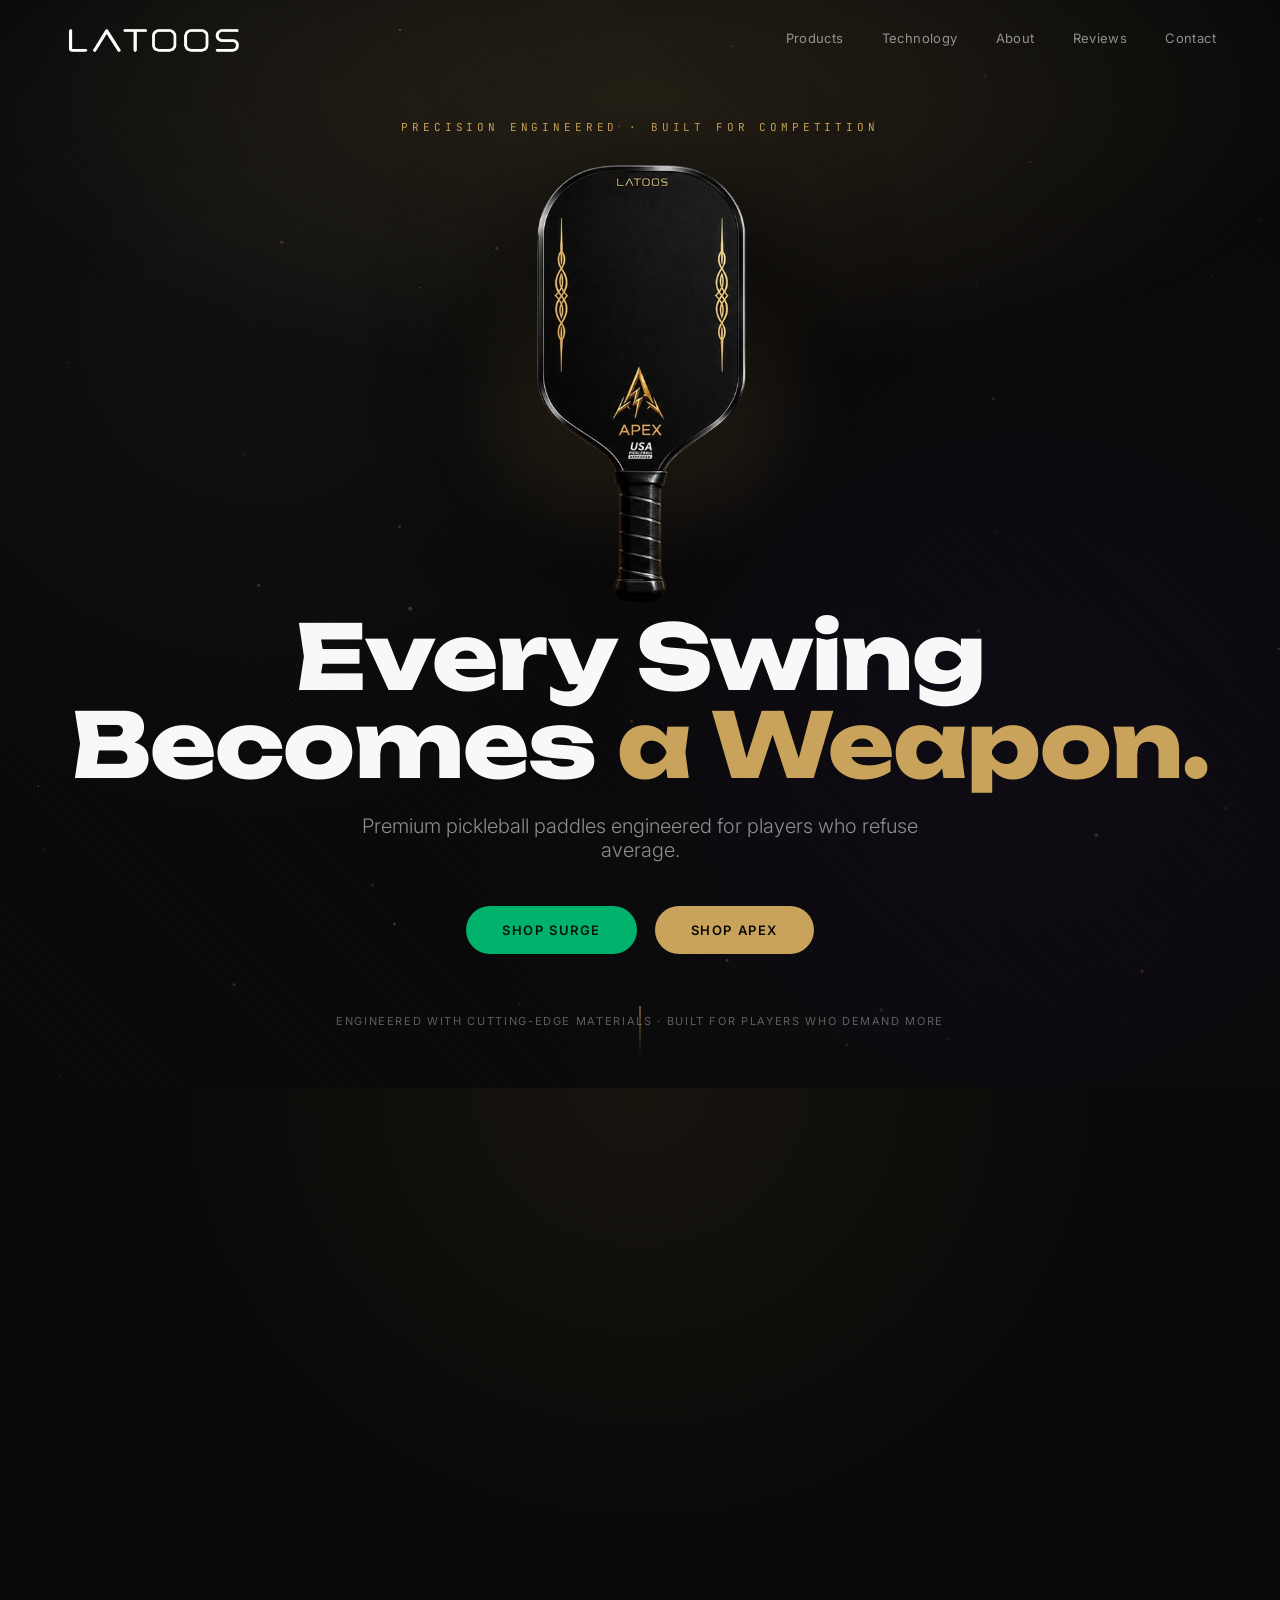
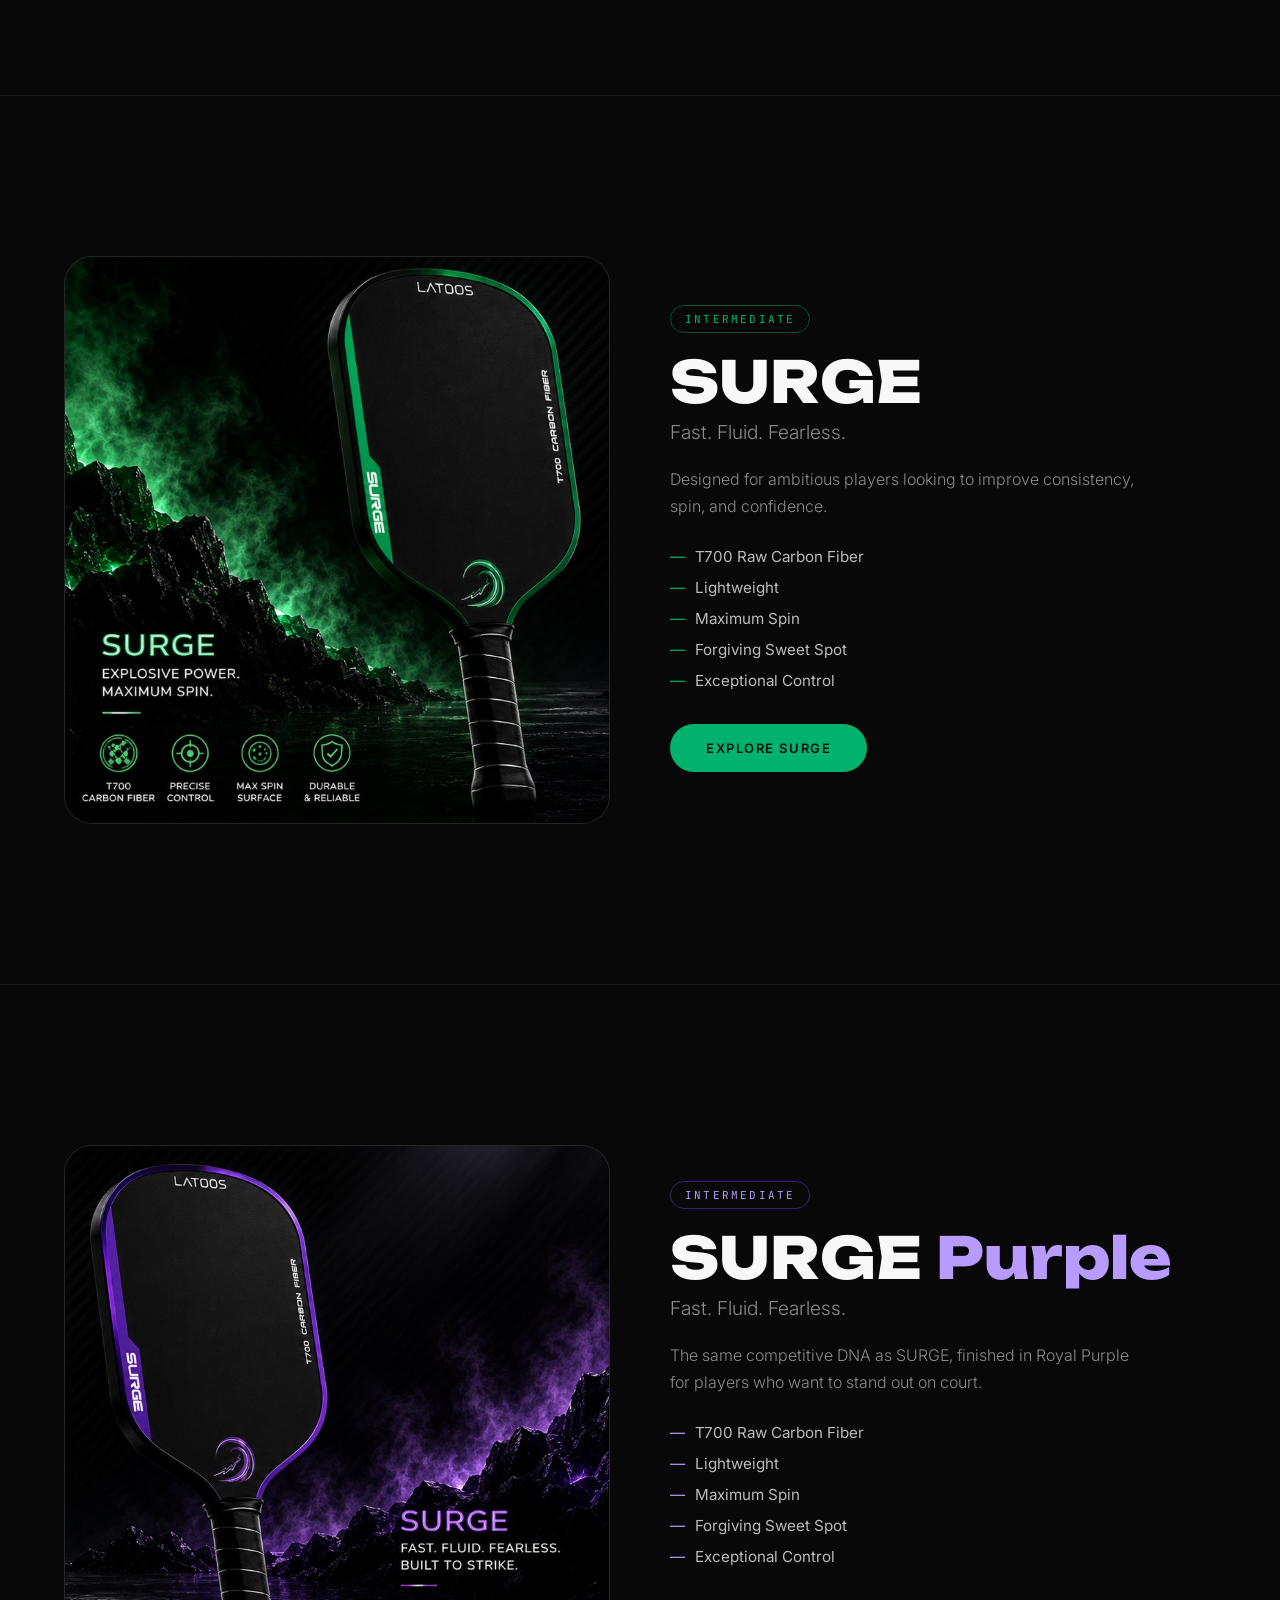
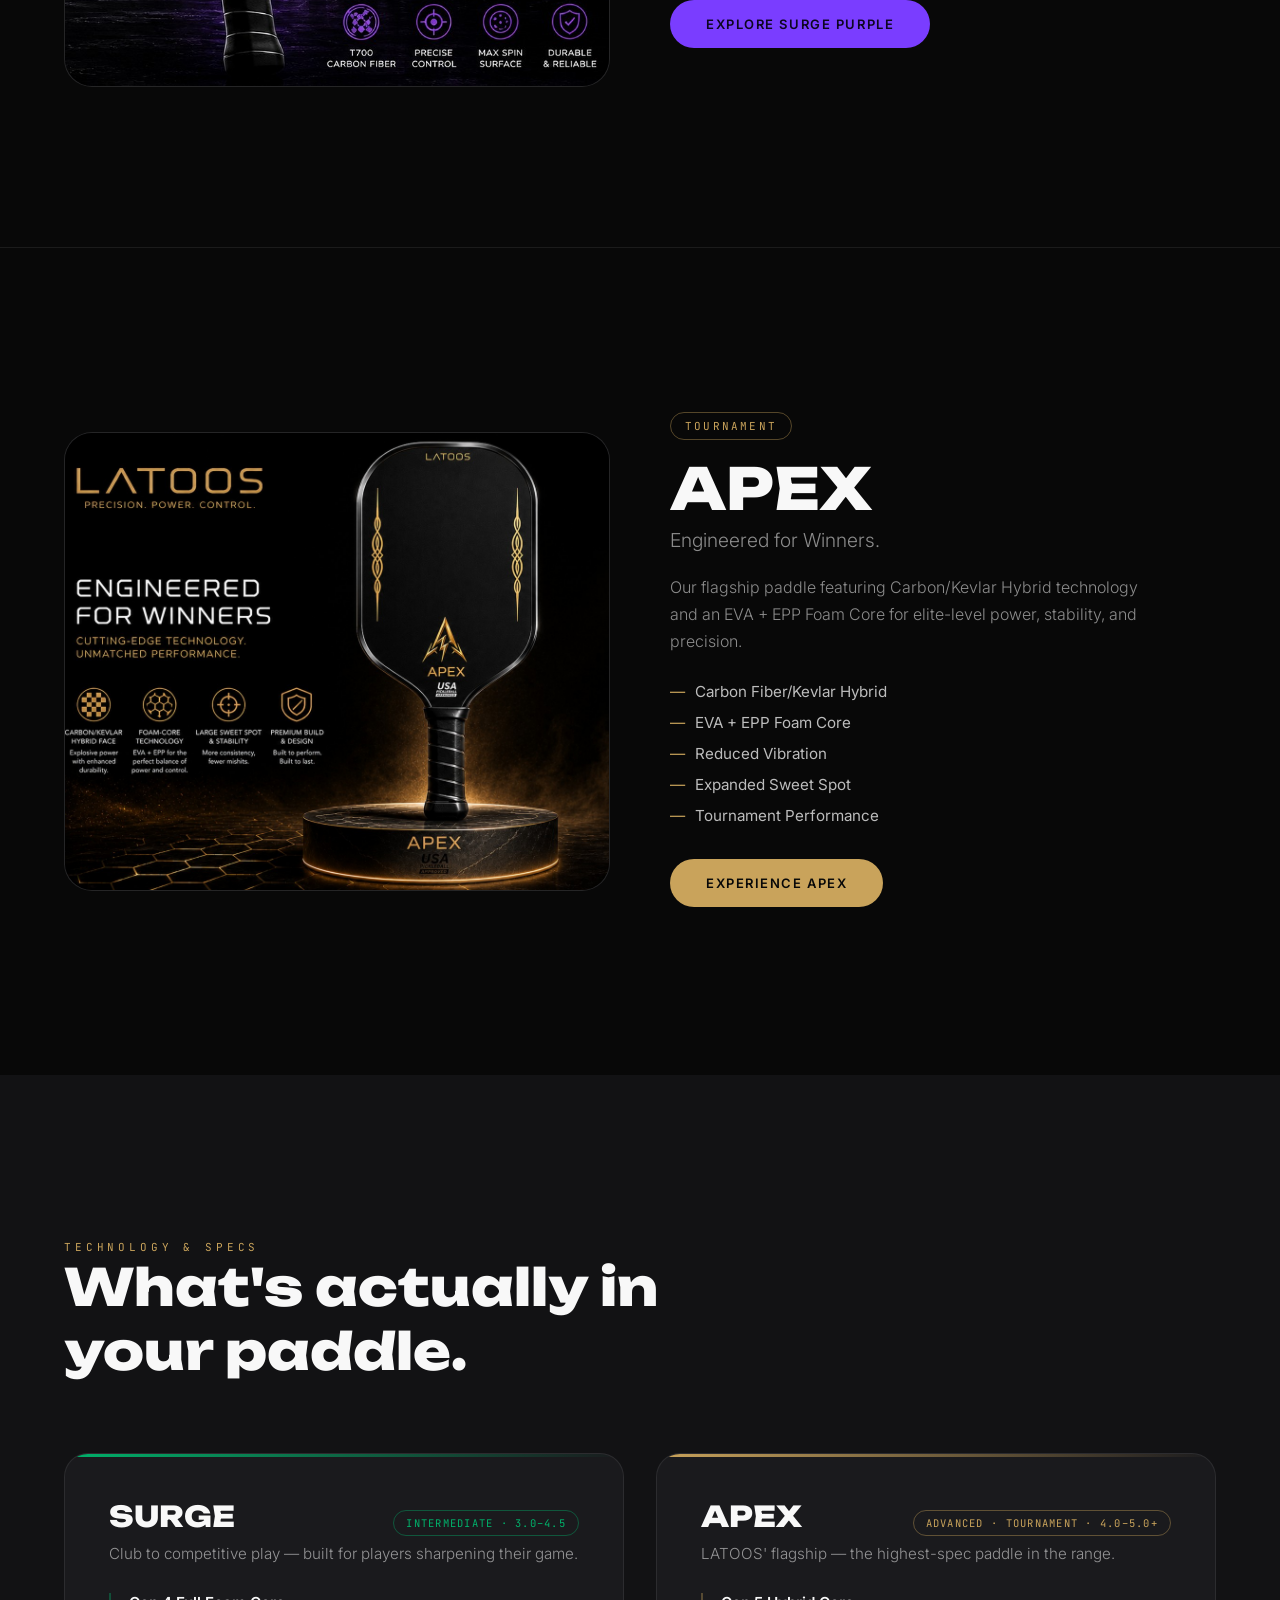
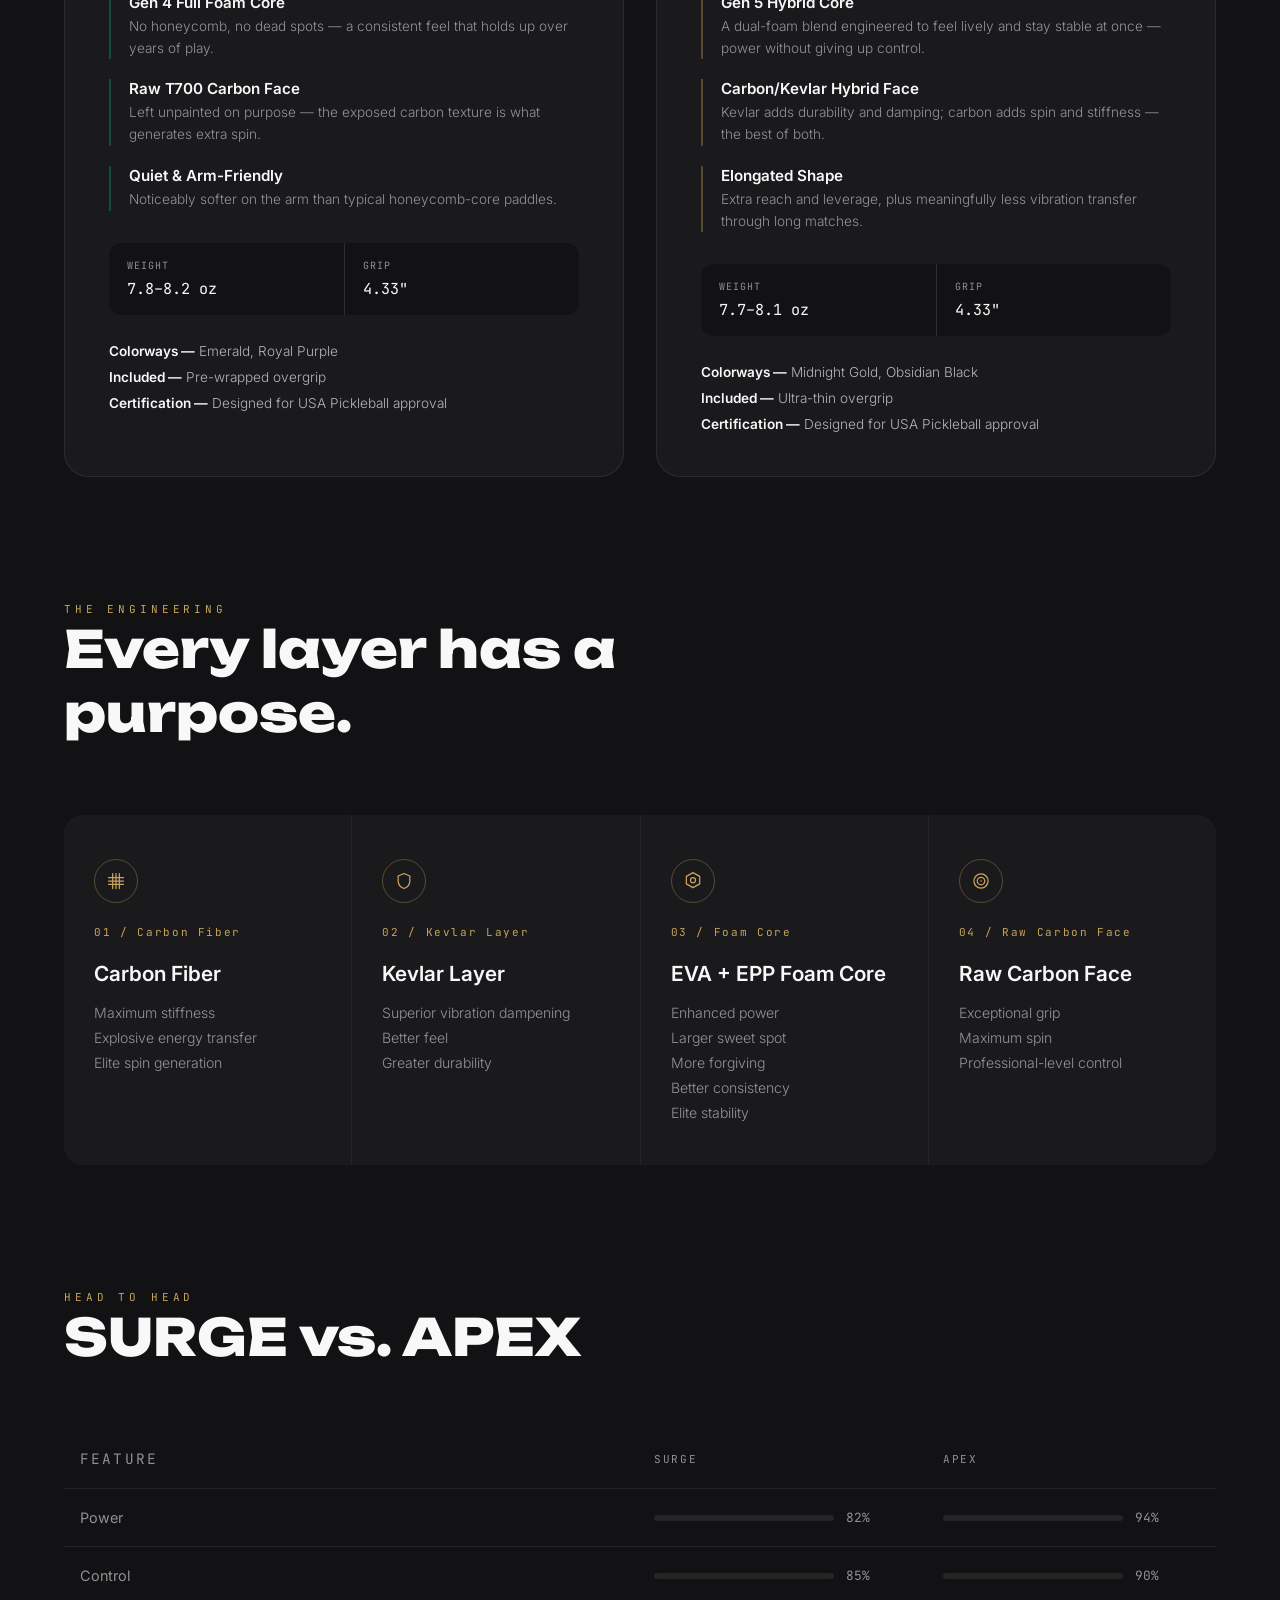
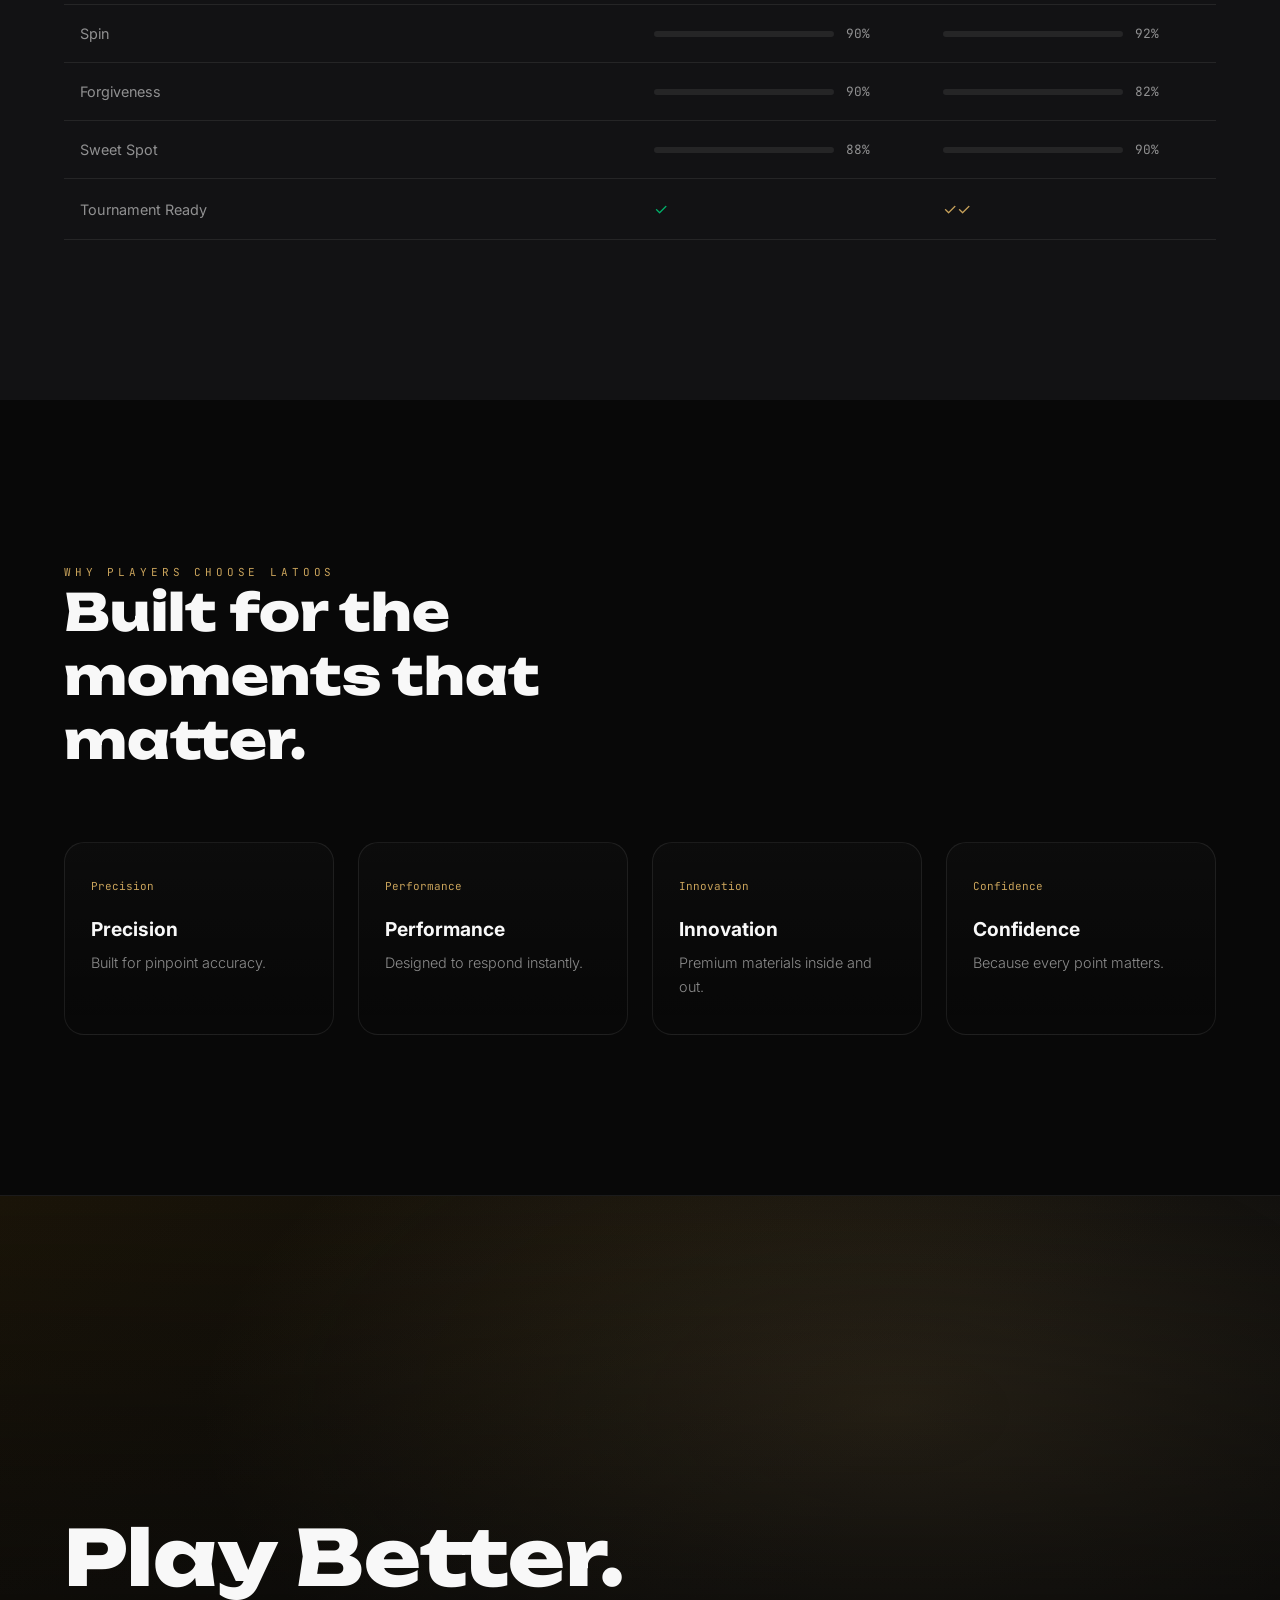
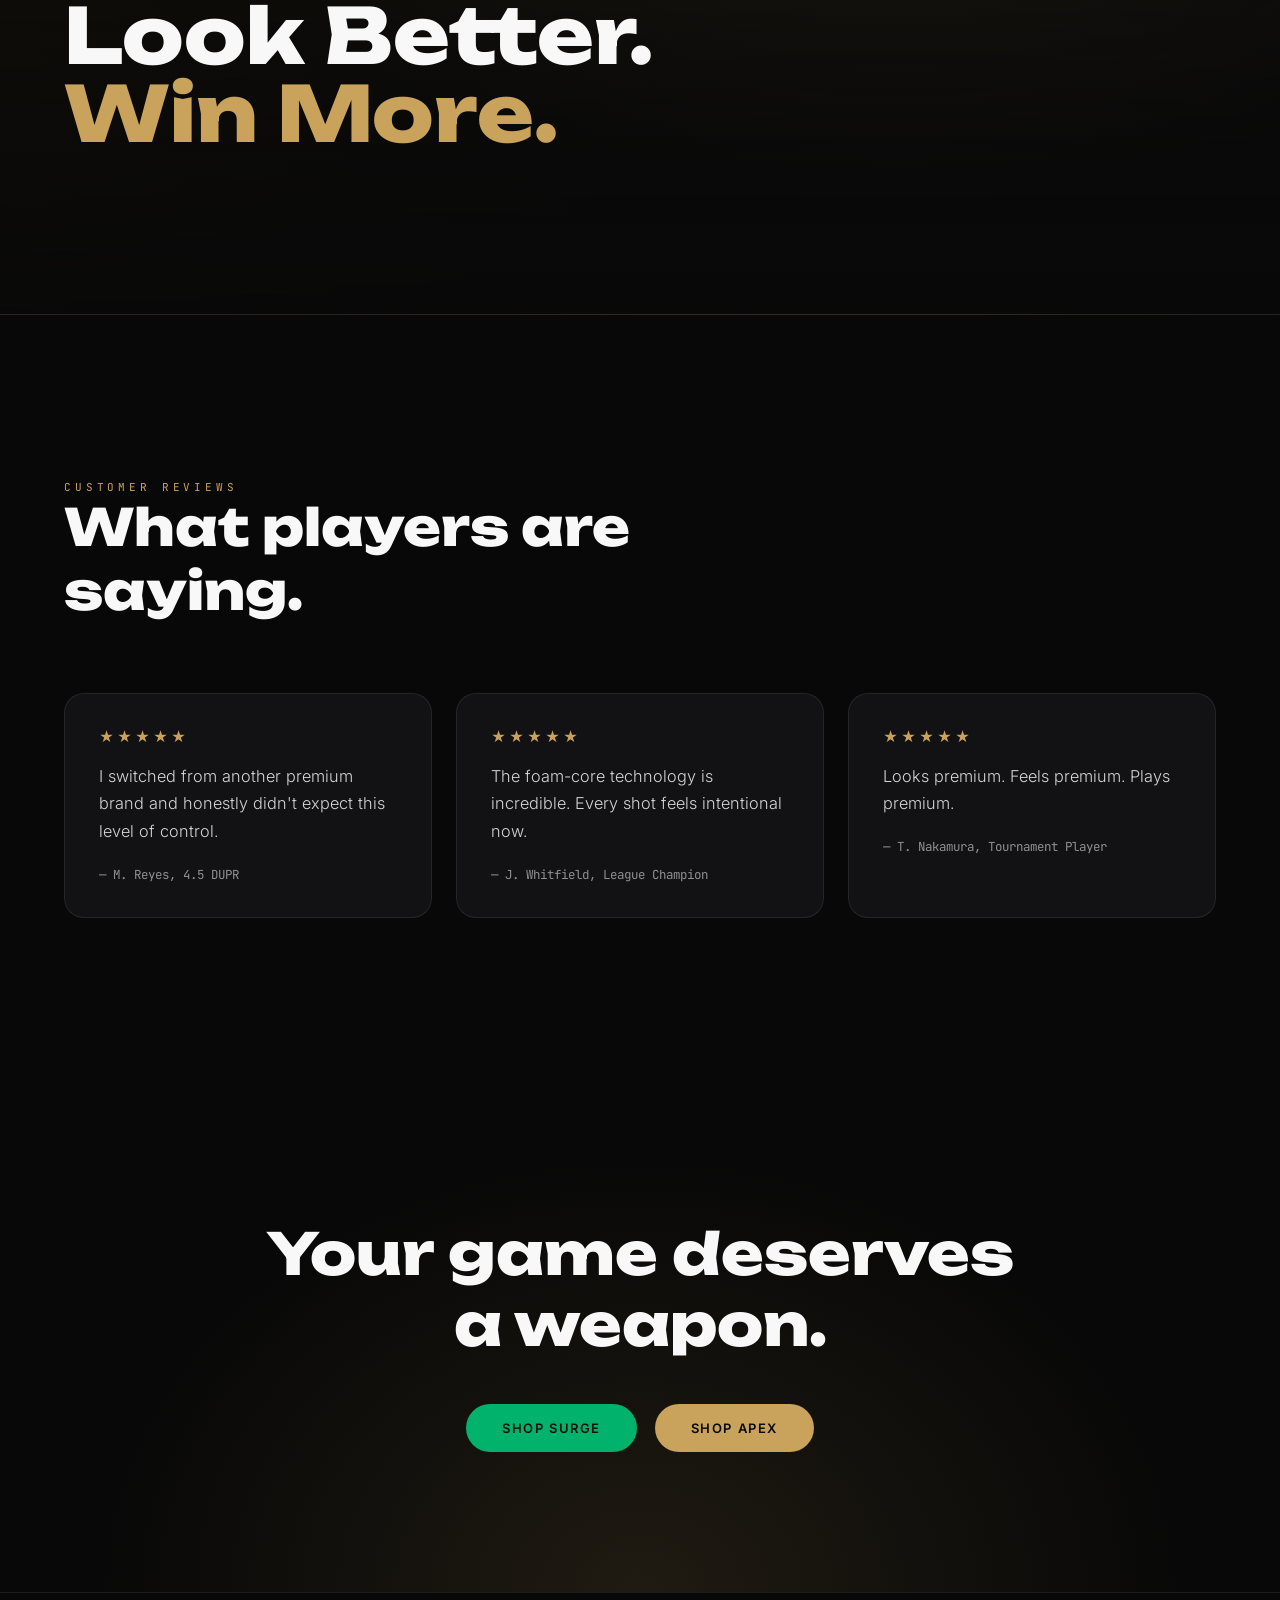
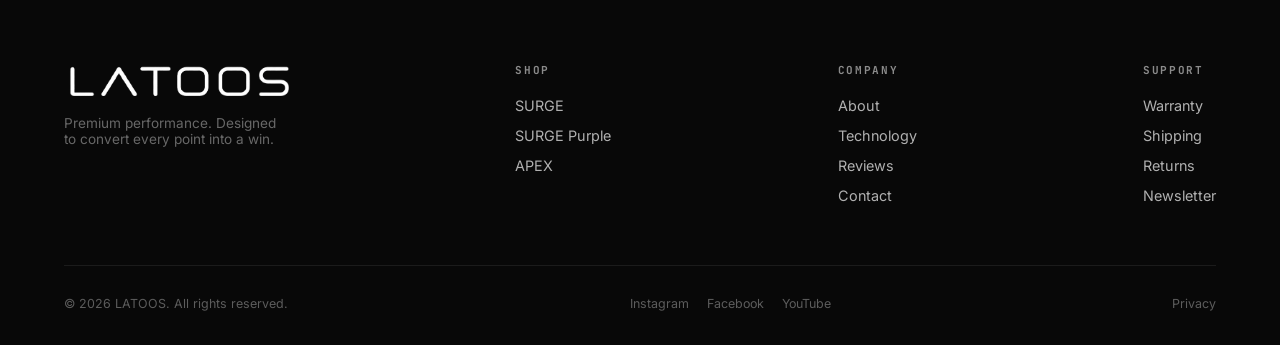
==== index.html @ dcb0c06b "Initial changes" ====
<!DOCTYPE html>
<html lang="en">
<head>
<meta charset="UTF-8">
<meta name="viewport" content="width=device-width, initial-scale=1.0">
<title>LATOOS — Every Swing Becomes a Weapon</title>
<link rel="preconnect" href="https://fonts.googleapis.com">
<link href="https://fonts.googleapis.com/css2?family=Unbounded:wght@300;400;600;800;900&family=Inter:wght@300;400;500;600;700&family=JetBrains+Mono:wght@400;500&display=swap" rel="stylesheet">
<link rel="stylesheet" href="css/style.css">
</head>
<body>

  <div id="loader"><div class="loader-mark"><img src="images/logo.png" alt="LATOOS"></div></div>

  <header class="nav" id="siteNav">
    <div class="logo"><a href="index.html"><img src="images/logo.png" class="logo-img" alt="LATOOS"></a></div>
    <nav class="links">
      <a href="#products">Products</a>
      <a href="#technology">Technology</a>
      <a href="about.html">About</a>
      <a href="#reviews">Reviews</a>
      <a href="#contact">Contact</a>
    </nav>
    <button class="nav-toggle" aria-label="Menu">☰</button>
  </header>

  <!-- HERO -->
  <section class="hero">
    <div class="carbon-bg"></div>
    <div class="hero-glow"></div>
    <div class="lightsweep"></div>
    <canvas id="particles"></canvas>

    <div class="eyebrow">Precision Engineered · Built for Competition</div>

    <div class="paddle-stage">
      <div class="paddle-stage-glow"></div>
      <img src="images/apex-hero.png" class="hero-paddle-img" alt="LATOOS APEX pickleball paddle, matte black with gold detailing">
    </div>

    <h1 class="hero-title">Every Swing<br>Becomes <em>a Weapon.</em></h1>
    <p class="hero-sub">Premium pickleball paddles engineered for players who refuse average.</p>

    <div class="hero-buttons">
      <a href="#surge" class="btn btn-emerald">Shop SURGE</a>
      <a href="#apex" class="btn btn-primary">Shop APEX</a>
    </div>

    <p class="hero-trust">Engineered with cutting-edge materials · Built for players who demand more</p>
    <div class="scroll-cue"></div>
  </section>

  <!-- PHILOSOPHY -->
  <section class="philosophy" id="about">
    <p class="phil-line reveal">
      We don't build paddles.
      <strong>We engineer confidence.</strong>
    </p>
    <p class="phil-body reveal">
      Whether you're climbing the ladder or competing for championships, every LATOOS paddle
      is designed to maximize precision, control, and explosive power.
    </p>
  </section>

  <!-- PRODUCTS -->
  <div id="products">

  <section class="product surge reveal" id="surge">
    <div class="product-visual">
      <img src="images/surge.jpg" class="product-photo" alt="LATOOS SURGE pickleball paddle, matte black with emerald green edge guard">
    </div>
    <div>
      <span class="badge">Intermediate</span>
      <h3>SURGE</h3>
      <p class="tagline">Fast. Fluid. Fearless.</p>
      <p class="desc">Designed for ambitious players looking to improve consistency, spin, and confidence.</p>
      <ul class="highlights">
        <li>T700 Raw Carbon Fiber</li>
        <li>Lightweight</li>
        <li>Maximum Spin</li>
        <li>Forgiving Sweet Spot</li>
        <li>Exceptional Control</li>
      </ul>
      <a href="#" class="btn btn-emerald">Explore SURGE</a>
    </div>
  </section>

  <section class="product purple reveal" id="surge-purple">
    <div class="product-visual">
      <img src="images/surge-purple.jpg" class="product-photo" alt="LATOOS SURGE Purple pickleball paddle, matte black with royal purple edge guard">
    </div>
    <div>
      <span class="badge">Intermediate</span>
      <h3>SURGE <span style="color:#b79bff">Purple</span></h3>
      <p class="tagline">Fast. Fluid. Fearless.</p>
      <p class="desc">The same competitive DNA as SURGE, finished in Royal Purple for players who want to stand out on court.</p>
      <ul class="highlights">
        <li>T700 Raw Carbon Fiber</li>
        <li>Lightweight</li>
        <li>Maximum Spin</li>
        <li>Forgiving Sweet Spot</li>
        <li>Exceptional Control</li>
      </ul>
      <a href="#" class="btn btn-purple">Explore SURGE Purple</a>
    </div>
  </section>

  <section class="product apex reveal" id="apex">
    <div class="product-visual">
      <img src="images/apex.jpg" class="product-photo" alt="LATOOS APEX pickleball paddle on display stand, matte black with gold detailing">
    </div>
    <div>
      <span class="badge">Tournament</span>
      <h3>APEX</h3>
      <p class="tagline">Engineered for Winners.</p>
      <p class="desc">Our flagship paddle featuring Carbon/Kevlar Hybrid technology and an EVA + EPP Foam Core for elite-level power, stability, and precision.</p>
      <ul class="highlights">
        <li>Carbon Fiber/Kevlar Hybrid</li>
        <li>EVA + EPP Foam Core</li>
        <li>Reduced Vibration</li>
        <li>Expanded Sweet Spot</li>
        <li>Tournament Performance</li>
      </ul>
      <a href="#" class="btn btn-primary">Experience APEX</a>
    </div>
  </section>

  </div>

  <!-- TECHNOLOGY -->
  <section class="tech" id="technology">
    <span class="eyebrow reveal">Technology &amp; Specs</span>
    <h2 class="reveal" style="font-size:clamp(2rem,4.5vw,3.2rem);font-weight:800;max-width:700px;">
      What's actually in your paddle.
    </h2>

    <div class="specs-grid reveal">

      <!-- SURGE spec card -->
      <div class="spec-card surge">
        <div class="spec-card-head">
          <h3>SURGE</h3>
          <span class="spec-badge">Intermediate · 3.0–4.5</span>
        </div>
        <p class="spec-sub">Club to competitive play — built for players sharpening their game.</p>

        <div class="spec-features">
          <div class="spec-feature">
            <div class="f-title">Gen 4 Full Foam Core</div>
            <div class="f-desc">No honeycomb, no dead spots — a consistent feel that holds up over years of play.</div>
          </div>
          <div class="spec-feature">
            <div class="f-title">Raw T700 Carbon Face</div>
            <div class="f-desc">Left unpainted on purpose — the exposed carbon texture is what generates extra spin.</div>
          </div>
          <div class="spec-feature">
            <div class="f-title">Quiet &amp; Arm-Friendly</div>
            <div class="f-desc">Noticeably softer on the arm than typical honeycomb-core paddles.</div>
          </div>
        </div>

        <div class="spec-dims">
          <div class="spec-dim"><span class="d-label">Weight</span><span class="d-val">7.8–8.2 oz</span></div>
          <div class="spec-dim"><span class="d-label">Grip</span><span class="d-val">4.33"</span></div>
        </div>

        <div class="spec-meta">
          <div><strong>Colorways —</strong> Emerald, Royal Purple</div>
          <div><strong>Included —</strong> Pre-wrapped overgrip</div>
          <div><strong>Certification —</strong> Designed for USA Pickleball approval</div>
        </div>
      </div>

      <!-- APEX spec card -->
      <div class="spec-card apex">
        <div class="spec-card-head">
          <h3>APEX</h3>
          <span class="spec-badge">Advanced · Tournament · 4.0–5.0+</span>
        </div>
        <p class="spec-sub">LATOOS' flagship — the highest-spec paddle in the range.</p>

        <div class="spec-features">
          <div class="spec-feature">
            <div class="f-title">Gen 5 Hybrid Core</div>
            <div class="f-desc">A dual-foam blend engineered to feel lively and stay stable at once — power without giving up control.</div>
          </div>
          <div class="spec-feature">
            <div class="f-title">Carbon/Kevlar Hybrid Face</div>
            <div class="f-desc">Kevlar adds durability and damping; carbon adds spin and stiffness — the best of both.</div>
          </div>
          <div class="spec-feature">
            <div class="f-title">Elongated Shape</div>
            <div class="f-desc">Extra reach and leverage, plus meaningfully less vibration transfer through long matches.</div>
          </div>
        </div>

        <div class="spec-dims">
          <div class="spec-dim"><span class="d-label">Weight</span><span class="d-val">7.7–8.1 oz</span></div>
          <div class="spec-dim"><span class="d-label">Grip</span><span class="d-val">4.33"</span></div>
        </div>

        <div class="spec-meta">
          <div><strong>Colorways —</strong> Midnight Gold, Obsidian Black</div>
          <div><strong>Included —</strong> Ultra-thin overgrip</div>
          <div><strong>Certification —</strong> Designed for USA Pickleball approval</div>
        </div>
      </div>

    </div>

    <!-- ENGINEERING -->
    <div class="reveal" style="margin-top:120px;">
      <span class="eyebrow">The Engineering</span>
      <h2 style="font-size:clamp(2rem,4.5vw,3.2rem);font-weight:800;max-width:700px;">Every layer has a purpose.</h2>

      <div class="tech-grid" style="margin-top:70px;">
        <div class="tech-card">
          <div class="tech-icon"><svg viewBox="0 0 24 24" fill="none" stroke="currentColor" stroke-width="1.5" stroke-linecap="round"><path d="M3 8h18M3 12h18M3 16h18"/><path d="M8 3v18M12 3v18M16 3v18"/></svg></div>
          <span class="tech-num">01 / Carbon Fiber</span>
          <h4>Carbon Fiber</h4>
          <ul>
            <li>Maximum stiffness</li>
            <li>Explosive energy transfer</li>
            <li>Elite spin generation</li>
          </ul>
        </div>
        <div class="tech-card">
          <div class="tech-icon"><svg viewBox="0 0 24 24" fill="none" stroke="currentColor" stroke-width="1.5" stroke-linecap="round" stroke-linejoin="round"><path d="M12 3l7 3v6c0 4.5-3 7.5-7 9-4-1.5-7-4.5-7-9V6l7-3z"/></svg></div>
          <span class="tech-num">02 / Kevlar Layer</span>
          <h4>Kevlar Layer</h4>
          <ul>
            <li>Superior vibration dampening</li>
            <li>Better feel</li>
            <li>Greater durability</li>
          </ul>
        </div>
        <div class="tech-card">
          <div class="tech-icon"><svg viewBox="0 0 24 24" fill="none" stroke="currentColor" stroke-width="1.5" stroke-linecap="round" stroke-linejoin="round"><path d="M12 2l8 4.5v9L12 20l-8-4.5v-9L12 2z"/><circle cx="12" cy="11" r="3"/></svg></div>
          <span class="tech-num">03 / Foam Core</span>
          <h4>EVA + EPP Foam Core</h4>
          <ul>
            <li>Enhanced power</li>
            <li>Larger sweet spot</li>
            <li>More forgiving</li>
            <li>Better consistency</li>
            <li>Elite stability</li>
          </ul>
        </div>
        <div class="tech-card">
          <div class="tech-icon"><svg viewBox="0 0 24 24" fill="none" stroke="currentColor" stroke-width="1.5"><circle cx="12" cy="12" r="8.5"/><circle cx="12" cy="12" r="4.5"/><circle cx="12" cy="12" r="1" fill="currentColor" stroke="none"/></svg></div>
          <span class="tech-num">04 / Raw Carbon Face</span>
          <h4>Raw Carbon Face</h4>
          <ul>
            <li>Exceptional grip</li>
            <li>Maximum spin</li>
            <li>Professional-level control</li>
          </ul>
        </div>
      </div>
    </div>

    <!-- COMPARISON -->
    <div class="reveal" style="margin-top:120px;">
      <span class="eyebrow">Head to Head</span>
      <h2 style="font-size:clamp(2rem,4.5vw,3.2rem);font-weight:800;max-width:700px;">SURGE vs. APEX</h2>
      <table class="compare-table" id="compareTable">
        <thead>
          <tr><th>Feature</th><th>SURGE</th><th>APEX</th></tr>
        </thead>
        <tbody>
          <tr>
            <td>Power</td>
            <td><div class="bar-wrap"><div class="bar-track"><div class="bar-fill emerald" data-pct="82"></div></div><span class="bar-pct">82%</span></div></td>
            <td><div class="bar-wrap"><div class="bar-track"><div class="bar-fill gold" data-pct="94"></div></div><span class="bar-pct">94%</span></div></td>
          </tr>
          <tr>
            <td>Control</td>
            <td><div class="bar-wrap"><div class="bar-track"><div class="bar-fill emerald" data-pct="85"></div></div><span class="bar-pct">85%</span></div></td>
            <td><div class="bar-wrap"><div class="bar-track"><div class="bar-fill gold" data-pct="90"></div></div><span class="bar-pct">90%</span></div></td>
          </tr>
          <tr>
            <td>Spin</td>
            <td><div class="bar-wrap"><div class="bar-track"><div class="bar-fill emerald" data-pct="90"></div></div><span class="bar-pct">90%</span></div></td>
            <td><div class="bar-wrap"><div class="bar-track"><div class="bar-fill gold" data-pct="92"></div></div><span class="bar-pct">92%</span></div></td>
          </tr>
          <tr>
            <td>Forgiveness</td>
            <td><div class="bar-wrap"><div class="bar-track"><div class="bar-fill emerald" data-pct="90"></div></div><span class="bar-pct">90%</span></div></td>
            <td><div class="bar-wrap"><div class="bar-track"><div class="bar-fill gold" data-pct="82"></div></div><span class="bar-pct">82%</span></div></td>
          </tr>
          <tr>
            <td>Sweet Spot</td>
            <td><div class="bar-wrap"><div class="bar-track"><div class="bar-fill emerald" data-pct="88"></div></div><span class="bar-pct">88%</span></div></td>
            <td><div class="bar-wrap"><div class="bar-track"><div class="bar-fill gold" data-pct="90"></div></div><span class="bar-pct">90%</span></div></td>
          </tr>
          <tr>
            <td>Tournament Ready</td>
            <td><span class="check">✓</span></td>
            <td><span class="check-double">✓✓</span></td>
          </tr>
        </tbody>
      </table>
    </div>
  </section>

  <!-- WHY CHOOSE -->
  <section>
    <span class="eyebrow reveal">Why Players Choose LATOOS</span>
    <h2 class="reveal" style="font-size:clamp(2rem,4.5vw,3.2rem);font-weight:800;max-width:700px;">
      Built for the moments that matter.
    </h2>
    <div class="why-grid reveal">
      <div class="why-card">
        <span class="n">Precision</span>
        <h4>Precision</h4>
        <p>Built for pinpoint accuracy.</p>
      </div>
      <div class="why-card">
        <span class="n">Performance</span>
        <h4>Performance</h4>
        <p>Designed to respond instantly.</p>
      </div>
      <div class="why-card">
        <span class="n">Innovation</span>
        <h4>Innovation</h4>
        <p>Premium materials inside and out.</p>
      </div>
      <div class="why-card">
        <span class="n">Confidence</span>
        <h4>Confidence</h4>
        <p>Because every point matters.</p>
      </div>
    </div>
  </section>

  <!-- LIFESTYLE -->
  <section class="lifestyle reveal">
    <h2>
      <span>Play Better.</span>
      <span>Look Better.</span>
      <span class="gold">Win More.</span>
    </h2>
  </section>

  <!-- REVIEWS -->
  <section id="reviews">
    <span class="eyebrow reveal">Customer Reviews</span>
    <h2 class="reveal" style="font-size:clamp(2rem,4.5vw,3.2rem);font-weight:800;max-width:700px;">
      What players are saying.
    </h2>
    <div class="reviews-grid reveal">
      <div class="review-card">
        <div class="stars">★★★★★</div>
        <p>I switched from another premium brand and honestly didn't expect this level of control.</p>
        <div class="who">— M. Reyes, 4.5 DUPR</div>
      </div>
      <div class="review-card">
        <div class="stars">★★★★★</div>
        <p>The foam-core technology is incredible. Every shot feels intentional now.</p>
        <div class="who">— J. Whitfield, League Champion</div>
      </div>
      <div class="review-card">
        <div class="stars">★★★★★</div>
        <p>Looks premium. Feels premium. Plays premium.</p>
        <div class="who">— T. Nakamura, Tournament Player</div>
      </div>
    </div>
  </section>

  <!-- CTA -->
  <section class="cta-banner reveal">
    <h2>Your game deserves<br>a weapon.</h2>
    <div class="hero-buttons">
      <a href="#surge" class="btn btn-emerald">Shop SURGE</a>
      <a href="#apex" class="btn btn-primary">Shop APEX</a>
    </div>
  </section>

  <footer id="contact">
    <div class="footer-top">
      <div class="footer-col">
        <div class="logo" style="margin-bottom:16px;"><img src="images/logo.png" class="logo-img" alt="LATOOS"></div>
        <p style="color:rgba(248,248,248,.4);font-size:.85rem;max-width:220px;">Premium performance. Designed to convert every point into a win.</p>
      </div>
      <div class="footer-col">
        <h5>Shop</h5>
        <ul>
          <li><a href="#surge">SURGE</a></li>
          <li><a href="#surge-purple">SURGE Purple</a></li>
          <li><a href="#apex">APEX</a></li>
        </ul>
      </div>
      <div class="footer-col">
        <h5>Company</h5>
        <ul>
          <li><a href="about.html">About</a></li>
          <li><a href="#technology">Technology</a></li>
          <li><a href="#reviews">Reviews</a></li>
          <li><a href="#contact">Contact</a></li>
        </ul>
      </div>
      <div class="footer-col">
        <h5>Support</h5>
        <ul>
          <li><a href="#">Warranty</a></li>
          <li><a href="#">Shipping</a></li>
          <li><a href="#">Returns</a></li>
          <li><a href="#">Newsletter</a></li>
        </ul>
      </div>
    </div>
    <div class="footer-bottom">
      <div>© 2026 LATOOS. All rights reserved.</div>
      <div class="social">
        <a href="#">Instagram</a><a href="#">Facebook</a><a href="#">YouTube</a>
      </div>
      <div><a href="#">Privacy</a></div>
    </div>
  </footer>

  <div class="mobile-buy" id="mobileBuy">
    <span class="price mono">APEX — $249</span>
    <a href="#apex" class="btn btn-primary" style="padding:10px 24px;font-size:11px;">Buy Now</a>
  </div>

<script src="js/script.js"></script>
</body>
</html>
---- css/style.css ----
:root{
    --black:#080808;
    --charcoal:#121214;
    --charcoal-2:#1a1a1d;
    --white:#F8F8F8;
    --gold:#C9A35B;
    --gold-soft:rgba(201,163,91,.35);
    --emerald:#00B26B;
    --purple:#7A3DFF;
    --line:rgba(248,248,248,.08);
    --muted:rgba(248,248,248,.55);
    --ease:cubic-bezier(.16,1,.3,1);
  }
  *{margin:0;padding:0;box-sizing:border-box;}
  html{scroll-behavior:smooth;}
  body{
    background:var(--black);
    color:var(--white);
    font-family:'Inter',sans-serif;
    overflow-x:hidden;
    -webkit-font-smoothing:antialiased;
  }
  ::selection{background:var(--gold);color:var(--black);}
  h1,h2,h3,.display{font-family:'Unbounded',sans-serif;}
  .mono{font-family:'JetBrains Mono',monospace;}
  a{color:inherit;text-decoration:none;}
  img{display:block;max-width:100%;}
  button{font-family:inherit;cursor:pointer;border:none;background:none;color:inherit;}

  @media (prefers-reduced-motion: reduce){
    *{animation-duration:.01ms !important; animation-iteration-count:1 !important; transition-duration:.01ms !important; scroll-behavior:auto !important;}
  }

  /* ---------- Loader ---------- */
  #loader{
    position:fixed;inset:0;z-index:999;background:var(--black);
    display:flex;align-items:center;justify-content:center;
    transition:opacity .8s var(--ease), visibility .8s var(--ease);
  }
  #loader.hide{opacity:0;visibility:hidden;pointer-events:none;}
  .loader-mark{
    position:relative;padding-bottom:18px;
  }
  .loader-mark img{height:26px;width:auto;display:block;}
  @media (max-width:640px){
    .loader-mark img{height:22px;}
  }
  .loader-mark::after{
    content:'';position:absolute;left:0;bottom:0;height:1px;width:100%;
    background:linear-gradient(90deg,transparent,var(--gold),transparent);
    animation:loadsweep 1.4s var(--ease) infinite;
  }
  @keyframes loadsweep{0%{transform:scaleX(0);transform-origin:left;}50%{transform:scaleX(1);transform-origin:left;}50.01%{transform-origin:right;}100%{transform:scaleX(0);transform-origin:right;}}

  /* ---------- Focus visibility ---------- */
  a:focus-visible, button:focus-visible{outline:2px solid var(--gold);outline-offset:4px;border-radius:2px;}

  /* ---------- Nav ---------- */
  header.nav{
    position:fixed;top:0;left:0;right:0;z-index:100;
    display:flex;align-items:center;justify-content:space-between;
    padding:26px 5vw;
    background:transparent;
    border-bottom:1px solid transparent;
    transition:background .5s var(--ease), border-color .5s var(--ease), padding .5s var(--ease);
  }
  header.nav.scrolled{
    background:rgba(8,8,8,.85);
    backdrop-filter:blur(16px);
    -webkit-backdrop-filter:blur(16px);
    border-bottom:1px solid var(--line);
    padding:16px 5vw;
  }
  .logo{font-family:'Unbounded',sans-serif;font-weight:800;font-size:18px;letter-spacing:.3em;}
  .logo span{color:var(--gold);}
  .logo-img{height:28px;width:auto;display:block;}
  .footer-col .logo-img{height:36px;}
  @media (max-width:640px){
    .logo-img{height:22px;}
    .footer-col .logo-img{height:28px;}
  }
  nav.links{display:flex;gap:38px;font-size:13px;letter-spacing:.03em;color:var(--muted);}
  nav.links a{position:relative;padding-bottom:4px;transition:color .3s;}
  nav.links a::after{
    content:'';position:absolute;left:0;bottom:0;width:0;height:1px;background:var(--gold);
    transition:width .35s var(--ease);
  }
  nav.links a:hover{color:var(--white);}
  nav.links a:hover::after{width:100%;}
  .nav-cart{font-size:13px;letter-spacing:.05em;display:flex;align-items:center;gap:8px;color:var(--white);}
  .cart-dot{width:6px;height:6px;border-radius:50%;background:var(--gold);}
  .nav-toggle{display:none;background:none;border:none;color:var(--white);font-size:22px;}

  @media (max-width:860px){
    nav.links{display:none;}
    .nav-toggle{display:block;}
  }

  /* ---------- Hero ---------- */
  .hero{
    position:relative;min-height:100vh;display:flex;flex-direction:column;
    align-items:center;justify-content:center;text-align:center;
    overflow:hidden;padding:120px 20px 60px;
  }
  #particles{position:absolute;inset:0;z-index:0;opacity:.55;}
  .hero-glow{
    position:absolute;top:-20%;left:50%;transform:translateX(-50%);
    width:120vw;height:70vh;border-radius:50%;
    background:radial-gradient(ellipse at center, rgba(201,163,91,.14), transparent 65%);
    filter:blur(10px);pointer-events:none;
  }
  .carbon-bg{
    position:absolute;inset:0;z-index:0;
    background:
      radial-gradient(circle at 20% 30%, rgba(255,255,255,.04), transparent 40%),
      radial-gradient(circle at 80% 70%, rgba(122,61,255,.06), transparent 45%),
      repeating-linear-gradient(45deg, #0a0a0a 0px, #0a0a0a 2px, #0d0d0d 2px, #0d0d0d 4px);
    opacity:.7;
  }
  .lightsweep{
    position:absolute;top:0;left:-30%;width:30%;height:100%;
    background:linear-gradient(100deg, transparent, rgba(248,248,248,.05), transparent);
    animation:sweep 8s linear infinite;
  }
  @keyframes sweep{0%{left:-30%;}100%{left:130%;}}

  .paddle-stage{
    position:relative;z-index:2;perspective:1400px;margin-bottom:8px;
    width:min(260px,52vw);
  }
  .paddle-stage-glow{
    position:absolute;left:50%;top:55%;transform:translate(-50%,-50%);
    width:140%;height:70%;border-radius:50%;
    background:radial-gradient(ellipse at center, rgba(201,163,91,.35), transparent 70%);
    filter:blur(30px);z-index:0;
    animation:glowPulse 4.5s ease-in-out infinite;
  }
  @keyframes glowPulse{0%,100%{opacity:.6;}50%{opacity:1;}}
  .hero-paddle-img{
    position:relative;z-index:1;width:100%;display:block;
    filter:drop-shadow(0 45px 70px rgba(0,0,0,.75));
    transform-style:preserve-3d;
    animation:paddleFloat 8s ease-in-out infinite;
  }
  @keyframes paddleFloat{
    0%,100%{transform:translateY(0) rotateY(-12deg) rotateX(3deg);}
    50%{transform:translateY(-16px) rotateY(12deg) rotateX(-2deg);}
  }


  .eyebrow{
    font-family:'JetBrains Mono',monospace;font-size:11px;letter-spacing:.35em;
    color:var(--gold);text-transform:uppercase;margin-bottom:22px;position:relative;z-index:2;
  }
  h1.hero-title{
    font-size:clamp(2.6rem,7vw,6.2rem);line-height:.98;font-weight:800;
    letter-spacing:-.01em;position:relative;z-index:2;max-width:1200px;
  }
  h1.hero-title em{font-style:normal;color:var(--gold);}
  .hero-sub{
    margin-top:26px;font-size:clamp(1rem,1.6vw,1.25rem);color:var(--muted);
    max-width:560px;position:relative;z-index:2;font-weight:300;
  }
  .hero-buttons{display:flex;gap:18px;margin-top:44px;position:relative;z-index:2;flex-wrap:wrap;justify-content:center;}
  .btn{
    padding:16px 36px;border-radius:100px;font-size:13px;letter-spacing:.12em;
    text-transform:uppercase;font-weight:600;position:relative;overflow:hidden;
    transition:transform .35s var(--ease), box-shadow .35s var(--ease);
    display:inline-block;
  }
  .btn-primary{background:var(--gold);color:var(--black);}
  .btn-primary:hover{box-shadow:0 0 40px var(--gold-soft);transform:translateY(-2px);}
  .btn-outline{border:1px solid rgba(248,248,248,.25);color:var(--white);}
  .btn-outline:hover{border-color:var(--gold);color:var(--gold);transform:translateY(-2px);}
  .btn-emerald{background:var(--emerald);color:#04140d;}
  .btn-emerald:hover{box-shadow:0 0 40px rgba(0,178,107,.35);transform:translateY(-2px);}
  .btn-purple{background:var(--purple);color:#0d0620;}
  .btn-purple:hover{box-shadow:0 0 40px rgba(122,61,255,.4);transform:translateY(-2px);}

  .hero-trust{
    margin-top:60px;font-size:11px;letter-spacing:.15em;text-transform:uppercase;
    color:rgba(248,248,248,.35);position:relative;z-index:2;
  }
  .scroll-cue{
    position:absolute;bottom:32px;left:50%;transform:translateX(-50%);z-index:2;
    width:1px;height:50px;background:linear-gradient(var(--gold),transparent);
    animation:cue 2s ease-in-out infinite;
  }
  @keyframes cue{0%,100%{opacity:.2;}50%{opacity:1;}}

  /* ---------- Reveal utility ---------- */
  .reveal{opacity:0;transform:translateY(36px);transition:opacity .9s var(--ease), transform .9s var(--ease);}
  .reveal.in{opacity:1;transform:translateY(0);}

  /* ---------- Section shell ---------- */
  section{padding:160px 5vw;position:relative;}
  .section-tight{padding-top:100px;padding-bottom:100px;}

  /* ---------- Philosophy ---------- */
  .philosophy{
    text-align:center;background:
      radial-gradient(ellipse at 50% 0%, rgba(201,163,91,.08), transparent 60%);
  }
  .phil-line{
    font-size:clamp(1.8rem,5vw,4rem);font-weight:300;line-height:1.15;
    color:rgba(248,248,248,.35);max-width:1000px;margin:0 auto;
  }
  .phil-line strong{
    display:block;font-weight:800;color:var(--white);margin:.3em 0;
    font-family:'Unbounded',sans-serif;font-size:.9em;
  }
  .phil-body{
    margin:44px auto 0;max-width:620px;color:var(--muted);font-size:1.05rem;
    font-weight:300;line-height:1.7;
  }

  /* ---------- Product cards ---------- */
  .product{
    min-height:92vh;display:grid;grid-template-columns:1fr 1fr;gap:60px;
    align-items:center;border-top:1px solid var(--line);
  }
  @media (max-width:900px){.product{grid-template-columns:1fr;text-align:center;}}
  .product-visual{
    position:relative;display:flex;align-items:center;justify-content:center;
    min-height:420px;border-radius:28px;overflow:hidden;
    background:var(--charcoal);
    border:1px solid var(--line);
  }
  .product-visual .glow{
    position:absolute;width:70%;height:70%;border-radius:50%;filter:blur(60px);opacity:.55;
    transition:opacity .5s var(--ease);
  }
  .product.surge .glow{background:var(--emerald);}
  .product.purple .glow{background:var(--purple);}
  .product.apex .glow{background:var(--gold);}
  .product-visual:hover .glow{opacity:.85;}
  .mini-paddle{
    position:relative;z-index:2;width:150px;height:210px;border-radius:44% 44% 38% 38%/32% 32% 24% 24%;
    background:linear-gradient(150deg,#1c1c1e,#0a0a0a);
    border:1px solid rgba(248,248,248,.12);
    transition:transform .6s var(--ease);
  }
  .product-visual:hover .mini-paddle{transform:translateY(-8px) rotate(-4deg);}
  .product-photo{
    position:relative;z-index:1;width:100%;height:100%;object-fit:cover;
    display:block;transition:transform .6s var(--ease);
  }
  .product-visual:hover .product-photo{transform:scale(1.03);}
  .badge{
    display:inline-block;font-family:'JetBrains Mono',monospace;font-size:11px;
    letter-spacing:.2em;text-transform:uppercase;padding:6px 14px;border-radius:100px;
    border:1px solid var(--line);color:var(--muted);margin-bottom:20px;
  }
  .product.surge .badge{border-color:rgba(0,178,107,.4);color:var(--emerald);}
  .product.purple .badge{border-color:rgba(122,61,255,.4);color:#b79bff;}
  .product.apex .badge{border-color:rgba(201,163,91,.4);color:var(--gold);}
  .product h3{font-size:clamp(2.4rem,5vw,3.6rem);font-weight:800;line-height:1;margin-bottom:10px;}
  .product .tagline{font-weight:300;color:var(--muted);font-size:1.2rem;margin-bottom:22px;}
  .product .tagline strong{display:block;font-weight:600;color:var(--white);}
  .product .desc{color:var(--muted);font-weight:300;line-height:1.7;max-width:480px;margin-bottom:26px;}
  @media (max-width:900px){.product .desc{margin-left:auto;margin-right:auto;}}
  .highlights{list-style:none;display:flex;flex-direction:column;gap:12px;margin-bottom:34px;}
  .highlights li{font-size:.95rem;color:rgba(248,248,248,.75);display:flex;gap:10px;align-items:baseline;}
  @media (max-width:900px){.highlights li{justify-content:center;}}
  .highlights li::before{content:'—';color:var(--gold);}
  .product.surge .highlights li::before{color:var(--emerald);}
  .product.purple .highlights li::before{color:#b79bff;}

  /* ---------- Tech section ---------- */
  .tech{background:var(--charcoal);}
  .tech-grid{
    display:grid;grid-template-columns:repeat(4,1fr);gap:1px;margin-top:70px;
    background:var(--line);border-radius:20px;overflow:hidden;
  }
  @media (max-width:900px){.tech-grid{grid-template-columns:1fr 1fr;}}
  @media (max-width:520px){.tech-grid{grid-template-columns:1fr;}}
  .tech-card{
    background:var(--charcoal-2);padding:44px 30px;transition:background .4s var(--ease);
  }
  .tech-card:hover{background:#1f1f23;}
  .tech-icon{
    width:44px;height:44px;border-radius:50%;
    border:1px solid rgba(201,163,91,.35);
    display:flex;align-items:center;justify-content:center;
    margin-bottom:22px;color:var(--gold);
    transition:border-color .4s var(--ease), transform .4s var(--ease);
  }
  .tech-icon svg{width:20px;height:20px;}
  .tech-card:hover .tech-icon{border-color:var(--gold);transform:translateY(-2px);}
  .tech-num{font-family:'JetBrains Mono',monospace;font-size:11px;color:var(--gold);letter-spacing:.15em;margin-bottom:22px;display:block;}
  .tech-card h4{font-size:1.3rem;margin-bottom:18px;font-weight:600;}
  .tech-card ul{list-style:none;display:flex;flex-direction:column;gap:8px;}
  .tech-card li{font-size:.88rem;color:var(--muted);font-weight:300;}

  /* ---------- Comparison ---------- */
  .compare-table{width:100%;border-collapse:collapse;margin-top:60px;}
  .compare-table th,.compare-table td{padding:20px 16px;text-align:left;border-bottom:1px solid var(--line);}
  .compare-table th{font-family:'JetBrains Mono',monospace;font-size:11px;letter-spacing:.15em;text-transform:uppercase;color:var(--muted);font-weight:400;}
  .compare-table td:first-child, .compare-table th:first-child{color:var(--muted);font-size:.9rem;}
  .bar-wrap{display:flex;align-items:center;gap:12px;}
  .bar-track{flex:1;height:6px;border-radius:4px;background:rgba(248,248,248,.08);overflow:hidden;max-width:180px;}
  .bar-fill{height:100%;border-radius:4px;transform:scaleX(0);transform-origin:left;transition:transform 1.1s var(--ease);}
  .bar-fill.emerald{background:var(--emerald);}
  .bar-fill.gold{background:var(--gold);}
  .bar-pct{font-family:'JetBrains Mono',monospace;font-size:.8rem;color:var(--muted);width:36px;}
  .check{color:var(--emerald);}
  .check-double{color:var(--gold);}

  /* ---------- Why choose ---------- */
  .why-grid{display:grid;grid-template-columns:repeat(4,1fr);gap:24px;margin-top:70px;}
  @media (max-width:900px){.why-grid{grid-template-columns:1fr 1fr;}}
  @media (max-width:520px){.why-grid{grid-template-columns:1fr;}}

  /* ---------- Spec cards ---------- */
  .specs-grid{display:grid;grid-template-columns:1fr 1fr;gap:32px;margin-top:70px;}
  @media (max-width:900px){.specs-grid{grid-template-columns:1fr;}}
  .spec-card{
    position:relative;background:var(--charcoal-2);border:1px solid var(--line);
    border-radius:24px;padding:44px;overflow:hidden;
  }
  .spec-card::before{
    content:'';position:absolute;top:0;left:0;right:0;height:3px;
  }
  .spec-card.surge::before{background:linear-gradient(90deg,var(--emerald),transparent);}
  .spec-card.apex::before{background:linear-gradient(90deg,var(--gold),transparent);}
  .spec-card-head{display:flex;align-items:baseline;justify-content:space-between;flex-wrap:wrap;gap:12px;margin-bottom:8px;}
  .spec-card h3{font-size:1.8rem;font-weight:800;}
  .spec-card .spec-badge{
    font-family:'JetBrains Mono',monospace;font-size:10.5px;letter-spacing:.12em;
    text-transform:uppercase;padding:5px 12px;border-radius:100px;border:1px solid var(--line);
    color:var(--muted);white-space:nowrap;
  }
  .spec-card.surge .spec-badge{border-color:rgba(0,178,107,.4);color:var(--emerald);}
  .spec-card.apex .spec-badge{border-color:rgba(201,163,91,.4);color:var(--gold);}
  .spec-card .spec-sub{color:var(--muted);font-size:.95rem;font-weight:300;margin-bottom:30px;}

  .spec-features{display:flex;flex-direction:column;gap:20px;margin-bottom:32px;}
  .spec-feature{padding-left:18px;border-left:2px solid var(--line);}
  .spec-card.surge .spec-feature{border-left-color:rgba(0,178,107,.35);}
  .spec-card.apex .spec-feature{border-left-color:rgba(201,163,91,.35);}
  .spec-feature .f-title{font-weight:600;font-size:.95rem;margin-bottom:4px;}
  .spec-feature .f-desc{color:var(--muted);font-size:.85rem;font-weight:300;line-height:1.6;}

  .spec-dims{display:grid;grid-template-columns:1fr 1fr;gap:1px;background:var(--line);border-radius:12px;overflow:hidden;margin-bottom:28px;}
  .spec-dim{background:var(--charcoal);padding:16px 18px;}
  .spec-dim .d-label{font-family:'JetBrains Mono',monospace;font-size:10px;letter-spacing:.1em;text-transform:uppercase;color:var(--muted);display:block;margin-bottom:6px;}
  .spec-dim .d-val{font-family:'JetBrains Mono',monospace;font-size:.95rem;color:var(--white);}

  .spec-meta{display:flex;flex-direction:column;gap:10px;font-size:.85rem;color:rgba(248,248,248,.7);font-weight:300;}
  .spec-meta strong{color:var(--white);font-weight:600;}
  .why-card{
    padding:36px 26px;border-radius:20px;border:1px solid var(--line);
    background:linear-gradient(180deg, rgba(248,248,248,.02), transparent);
    transition:border-color .4s, transform .4s var(--ease);
  }
  .why-card:hover{border-color:var(--gold-soft);transform:translateY(-6px);}
  .why-card .n{font-family:'JetBrains Mono',monospace;font-size:11px;color:var(--gold);margin-bottom:24px;display:block;}
  .why-card h4{font-size:1.2rem;margin-bottom:10px;}
  .why-card p{color:var(--muted);font-size:.9rem;font-weight:300;line-height:1.6;}

  /* ---------- Lifestyle ---------- */
  .lifestyle{
    min-height:80vh;display:flex;align-items:flex-end;
    background:
      linear-gradient(180deg, rgba(8,8,8,0) 0%, rgba(8,8,8,.9) 100%),
      radial-gradient(ellipse at 70% 30%, rgba(201,163,91,.18), transparent 55%),
      linear-gradient(135deg, #1a1408 0%, #0a0a0a 60%);
    border-top:1px solid var(--line);border-bottom:1px solid var(--line);
  }
  .lifestyle h2{
    font-size:clamp(2.2rem,6vw,5rem);font-weight:800;line-height:1.02;
  }
  .lifestyle h2 span{display:block;}
  .lifestyle h2 .gold{color:var(--gold);}

  /* ---------- Reviews ---------- */
  .reviews-grid{display:grid;grid-template-columns:repeat(3,1fr);gap:24px;margin-top:70px;}
  @media (max-width:900px){.reviews-grid{grid-template-columns:1fr;}}
  .review-card{
    padding:34px;border-radius:20px;background:var(--charcoal);border:1px solid var(--line);
  }
  .stars{color:var(--gold);letter-spacing:3px;margin-bottom:18px;font-size:.9rem;}
  .review-card p{font-weight:300;color:rgba(248,248,248,.85);line-height:1.7;font-size:1.02rem;}
  .review-card .who{margin-top:20px;font-family:'JetBrains Mono',monospace;font-size:.78rem;color:var(--muted);}

  /* ---------- CTA banner ---------- */
  .cta-banner{
    text-align:center;padding:140px 5vw;
    background:radial-gradient(ellipse at 50% 100%, rgba(201,163,91,.12), transparent 60%);
  }
  .cta-banner h2{font-size:clamp(2rem,5vw,3.6rem);margin-bottom:30px;font-weight:800;}

  /* ---------- Footer ---------- */
  footer{
    border-top:1px solid var(--line);padding:70px 5vw 34px;
  }
  .footer-top{
    display:flex;justify-content:space-between;flex-wrap:wrap;gap:50px;margin-bottom:60px;
  }
  .footer-col h5{
    font-family:'JetBrains Mono',monospace;font-size:11px;letter-spacing:.15em;
    text-transform:uppercase;color:var(--muted);margin-bottom:18px;
  }
  .footer-col ul{list-style:none;display:flex;flex-direction:column;gap:10px;}
  .footer-col a{font-size:.9rem;color:rgba(248,248,248,.7);transition:color .3s;}
  .footer-col a:hover{color:var(--gold);}
  .footer-bottom{
    display:flex;justify-content:space-between;flex-wrap:wrap;gap:20px;
    padding-top:30px;border-top:1px solid var(--line);
    font-size:.78rem;color:rgba(248,248,248,.35);
  }
  .social{display:flex;gap:18px;}

  /* ---------- Mobile sticky buy ---------- */
  .mobile-buy{
    position:fixed;bottom:0;left:0;right:0;z-index:90;display:none;
    padding:14px 20px;background:rgba(8,8,8,.92);backdrop-filter:blur(14px);
    border-top:1px solid var(--line);align-items:center;justify-content:space-between;
    transform:translateY(100%);transition:transform .4s var(--ease);
  }
  .mobile-buy.show{transform:translateY(0);}
  @media (max-width:640px){.mobile-buy{display:flex;}}
  .mobile-buy .price{font-family:'JetBrains Mono',monospace;font-size:.9rem;color:var(--gold);}
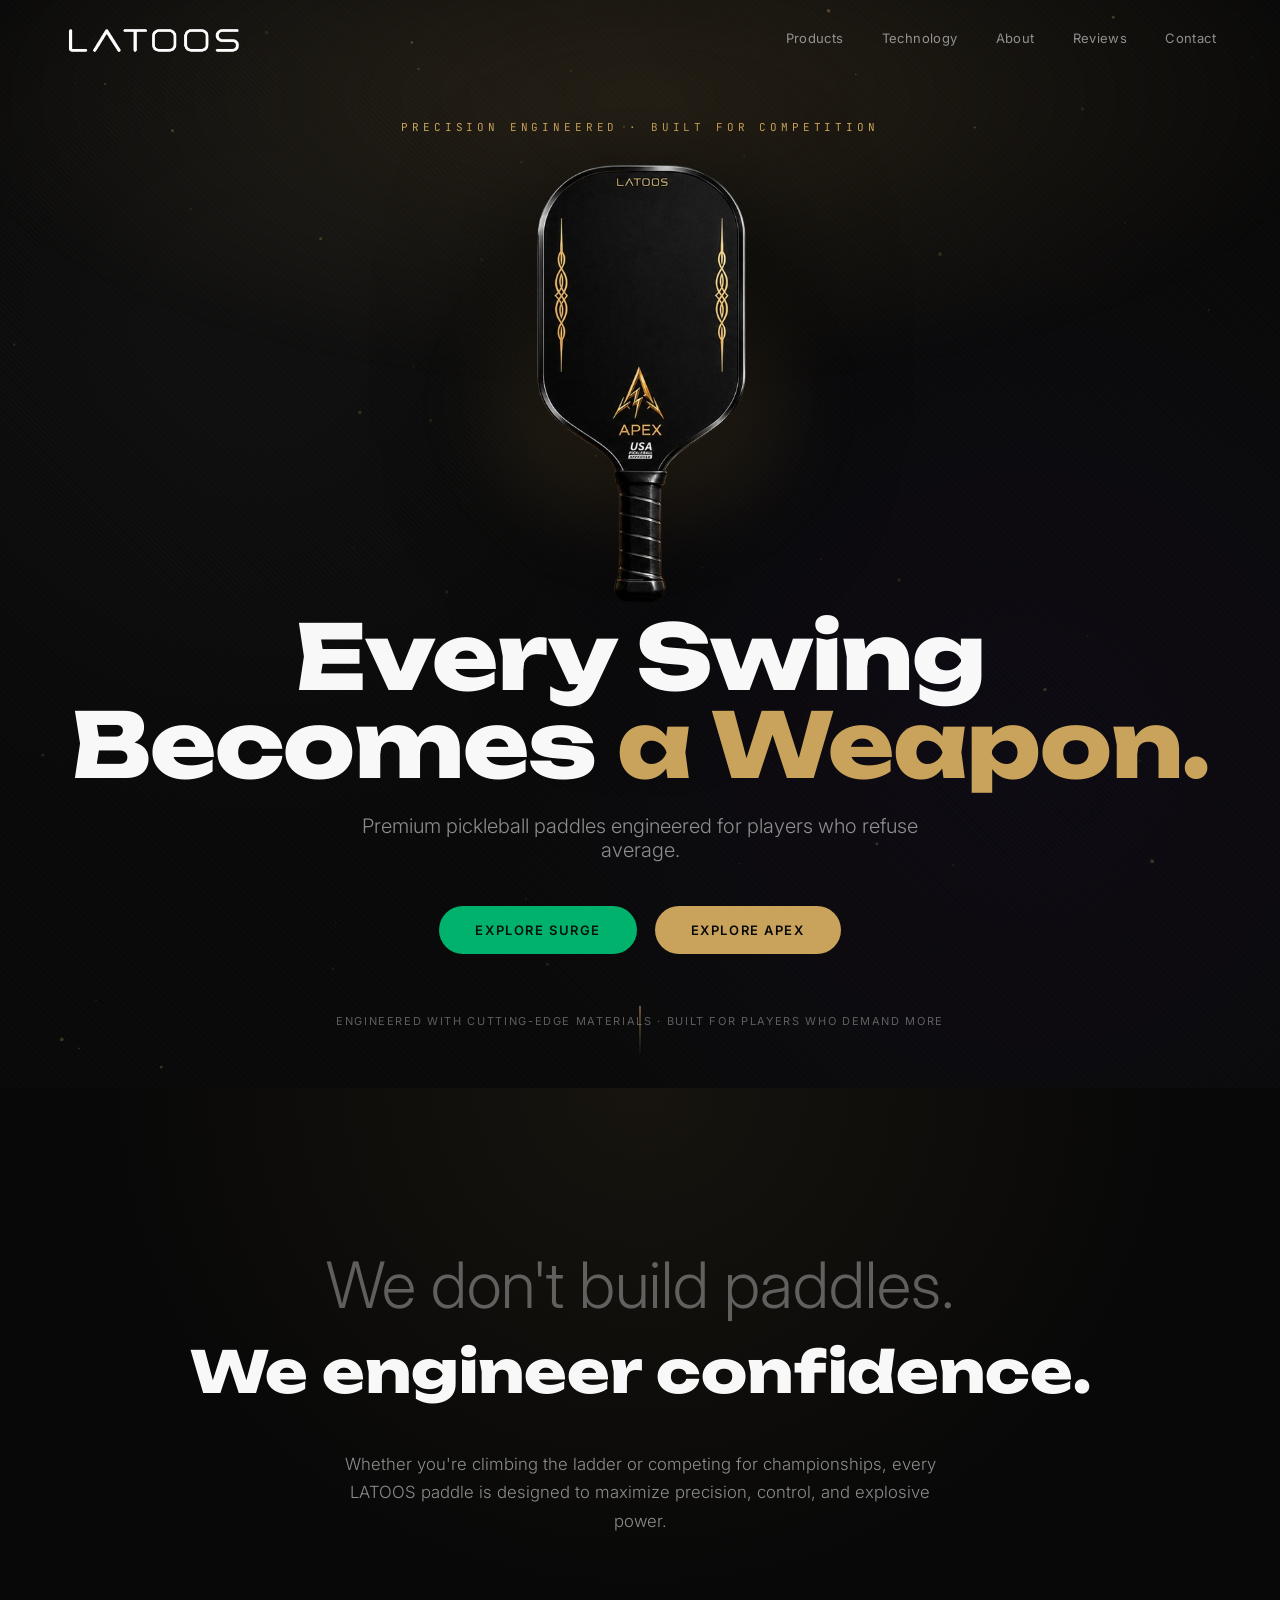
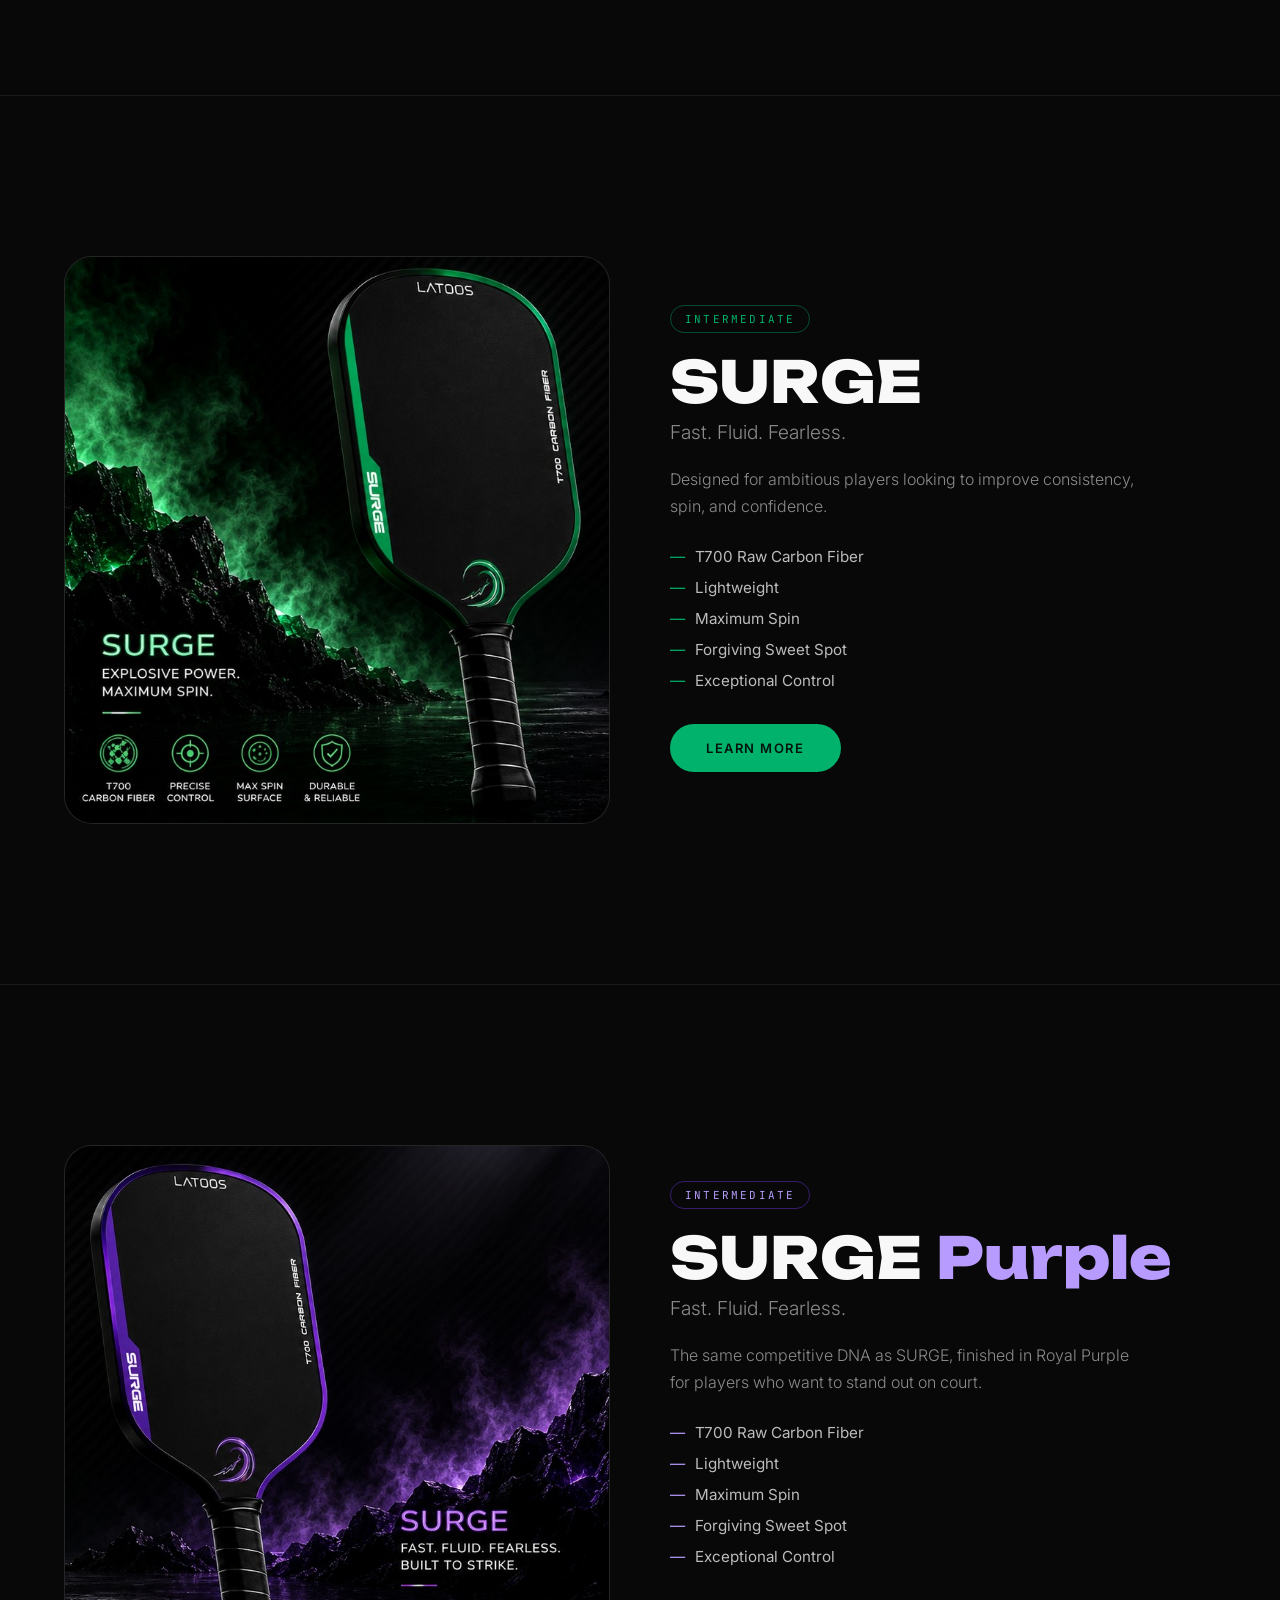
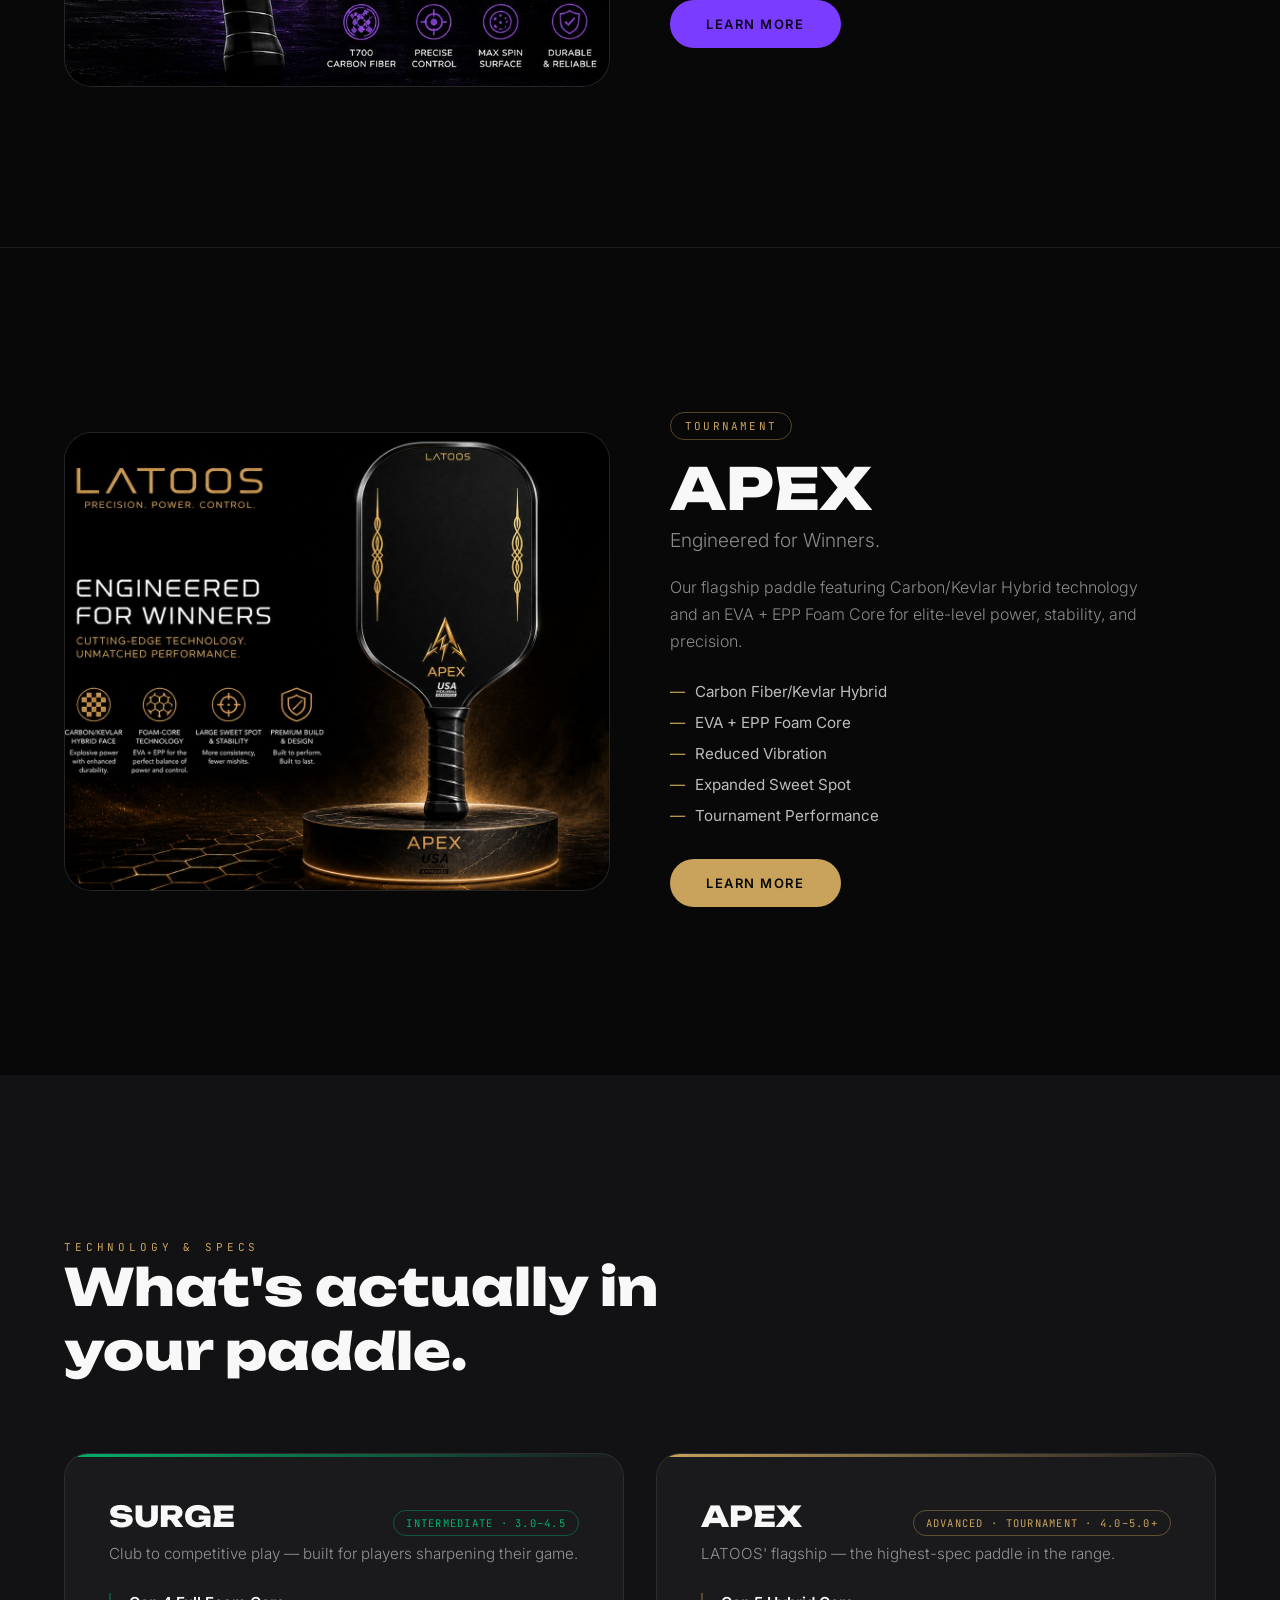
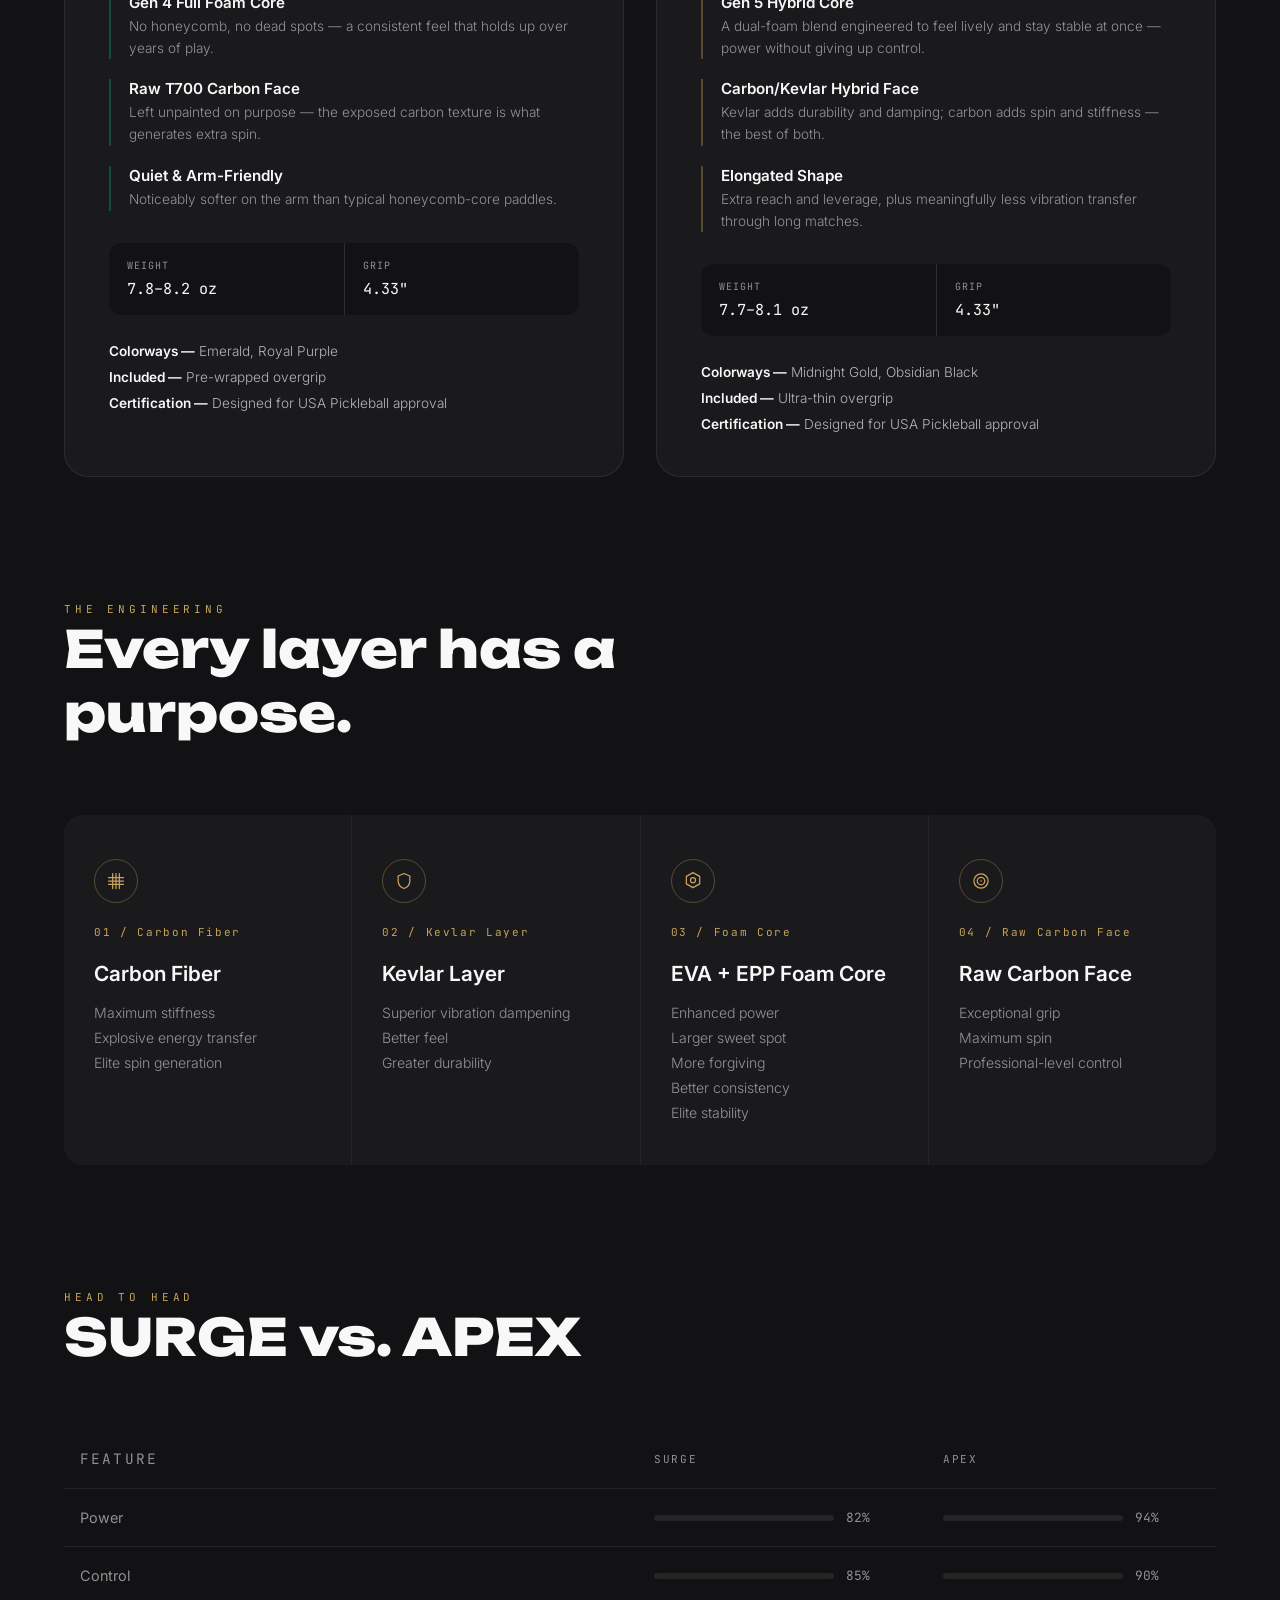
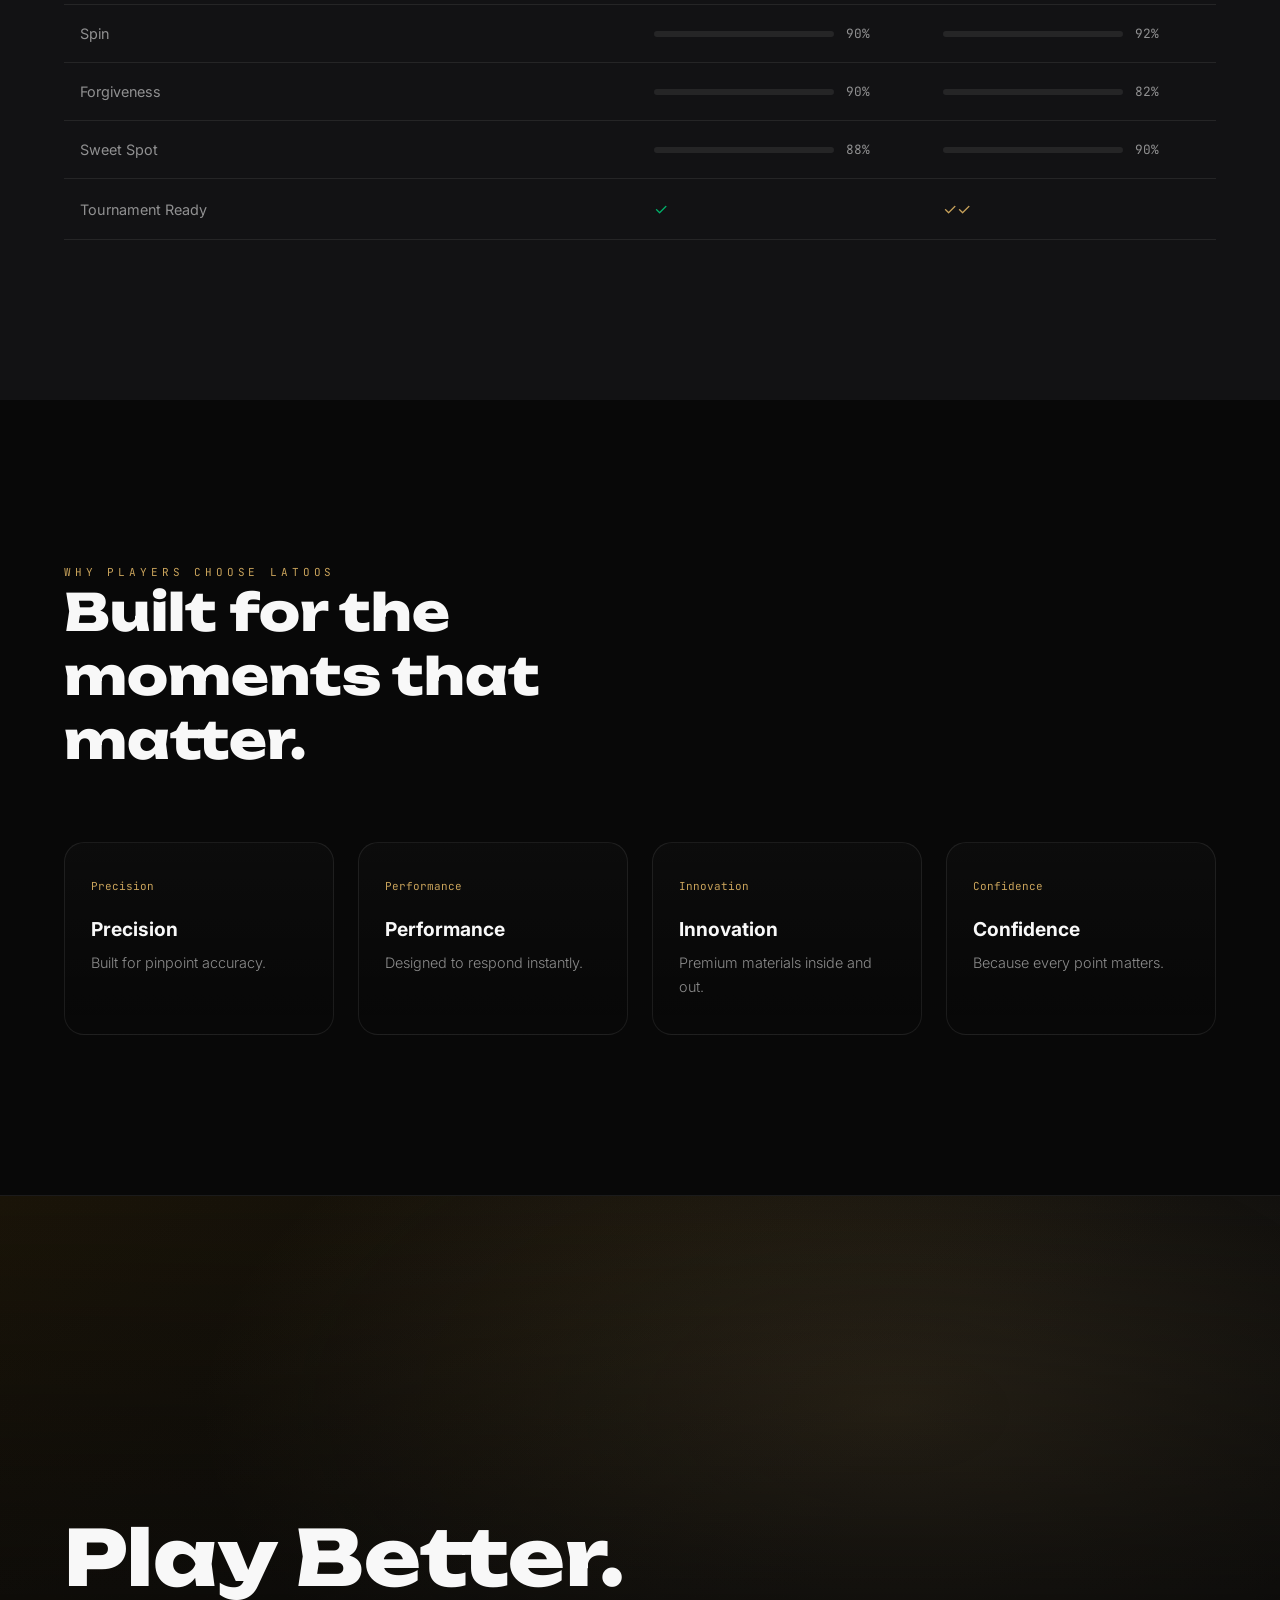
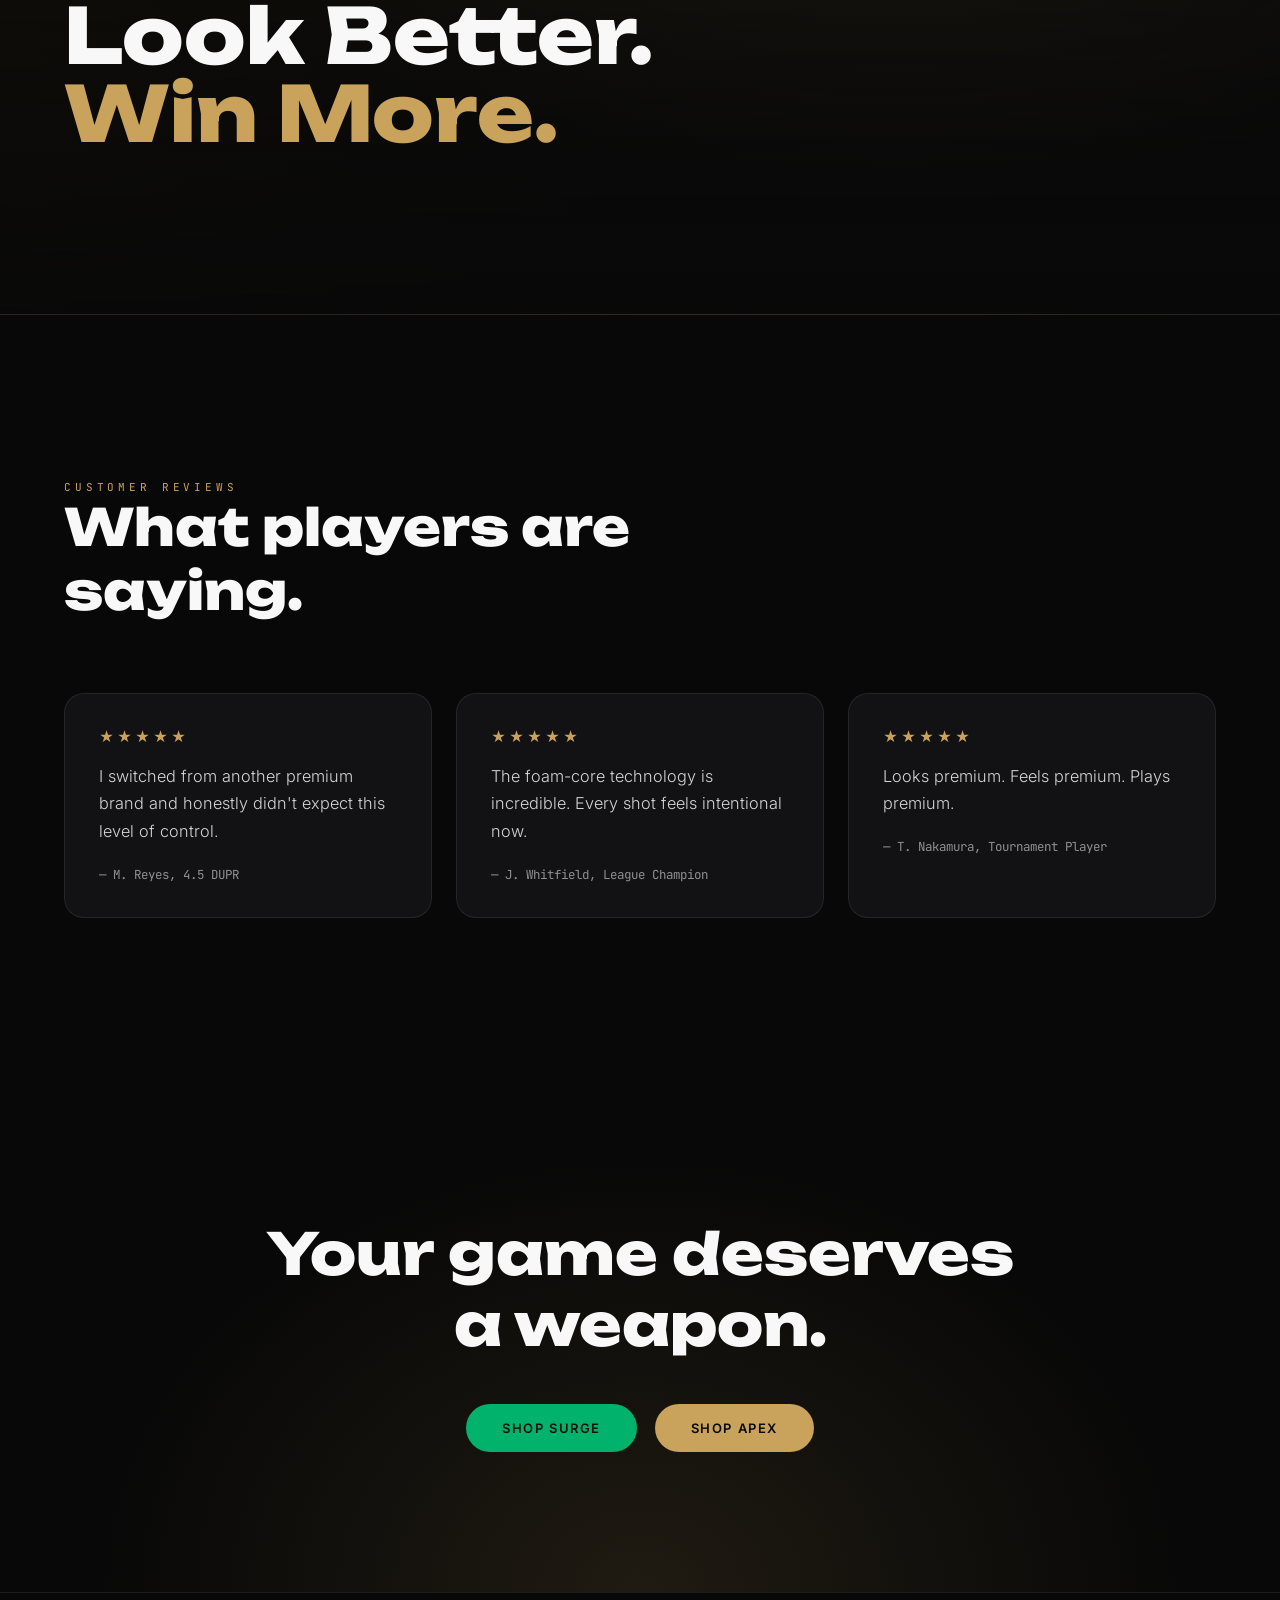
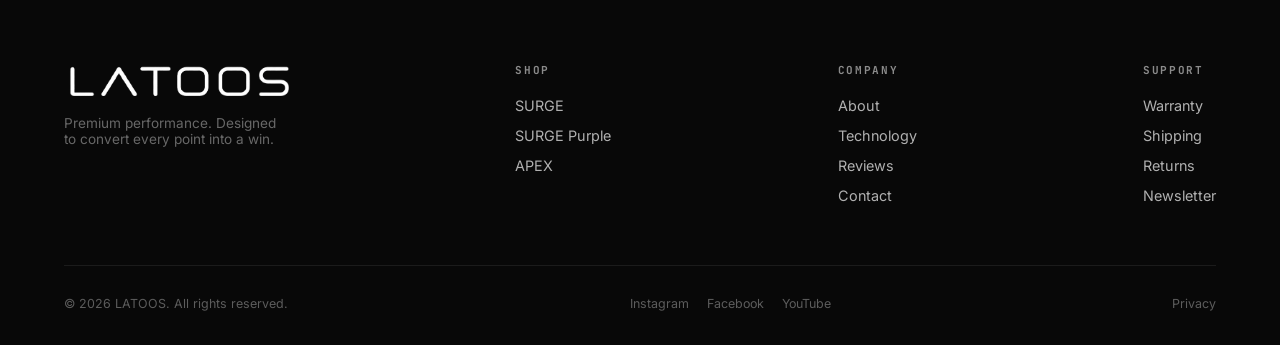
==== commit 370caf31: "Update button text" ====
--- a/index.html
+++ b/index.html
@@ -42,8 +42,8 @@
     <p class="hero-sub">Premium pickleball paddles engineered for players who refuse average.</p>
 
     <div class="hero-buttons">
-      <a href="#surge" class="btn btn-emerald">Shop SURGE</a>
-      <a href="#apex" class="btn btn-primary">Shop APEX</a>
+      <a href="#surge" class="btn btn-emerald">Explore SURGE</a>
+      <a href="#apex" class="btn btn-primary">Explore APEX</a>
     </div>
 
     <p class="hero-trust">Engineered with cutting-edge materials · Built for players who demand more</p>
@@ -81,7 +81,7 @@
         <li>Forgiving Sweet Spot</li>
         <li>Exceptional Control</li>
       </ul>
-      <a href="#" class="btn btn-emerald">Explore SURGE</a>
+      <a href="#technology" class="btn btn-emerald">Learn more</a>
     </div>
   </section>
 
@@ -101,7 +101,7 @@
         <li>Forgiving Sweet Spot</li>
         <li>Exceptional Control</li>
       </ul>
-      <a href="#" class="btn btn-purple">Explore SURGE Purple</a>
+      <a href="#technology" class="btn btn-purple">Learn more</a>
     </div>
   </section>
 
@@ -121,7 +121,7 @@
         <li>Expanded Sweet Spot</li>
         <li>Tournament Performance</li>
       </ul>
-      <a href="#" class="btn btn-primary">Experience APEX</a>
+      <a href="#technology" class="btn btn-primary">Learn more</a>
     </div>
   </section>
 
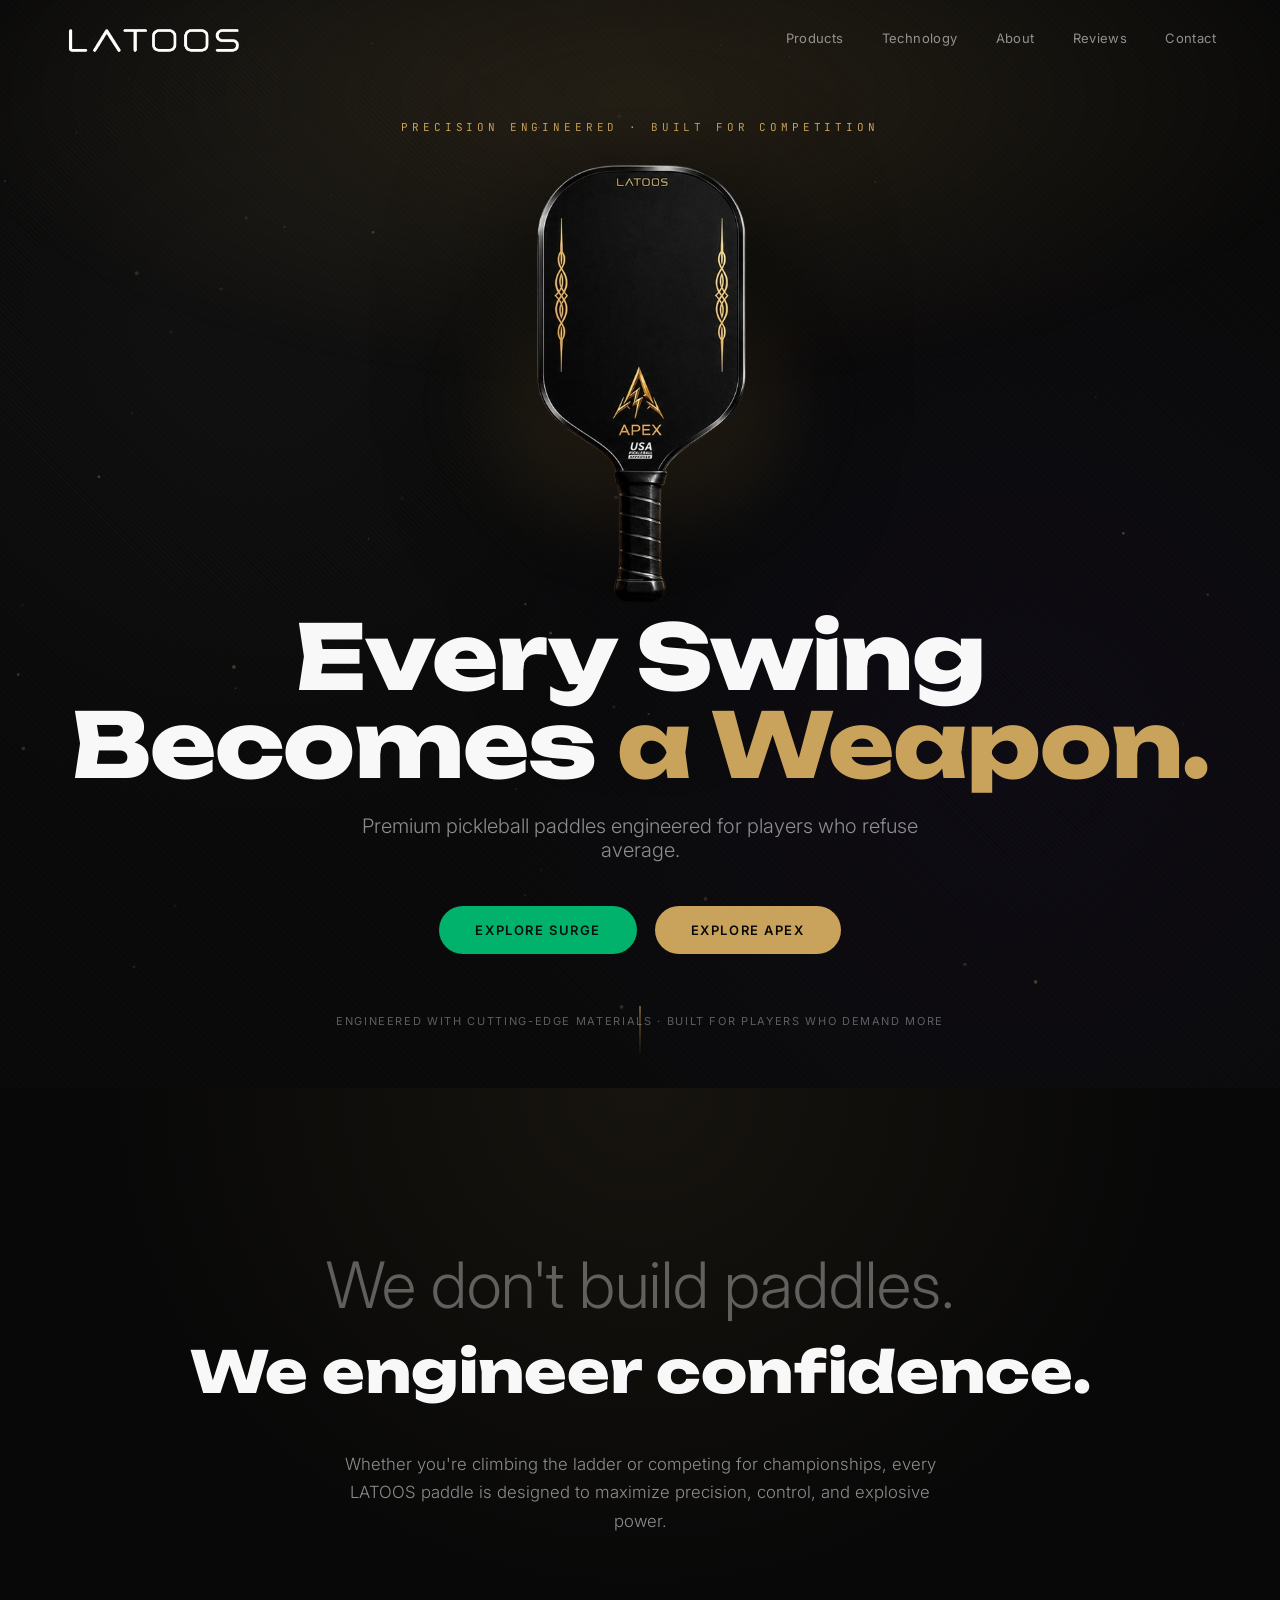
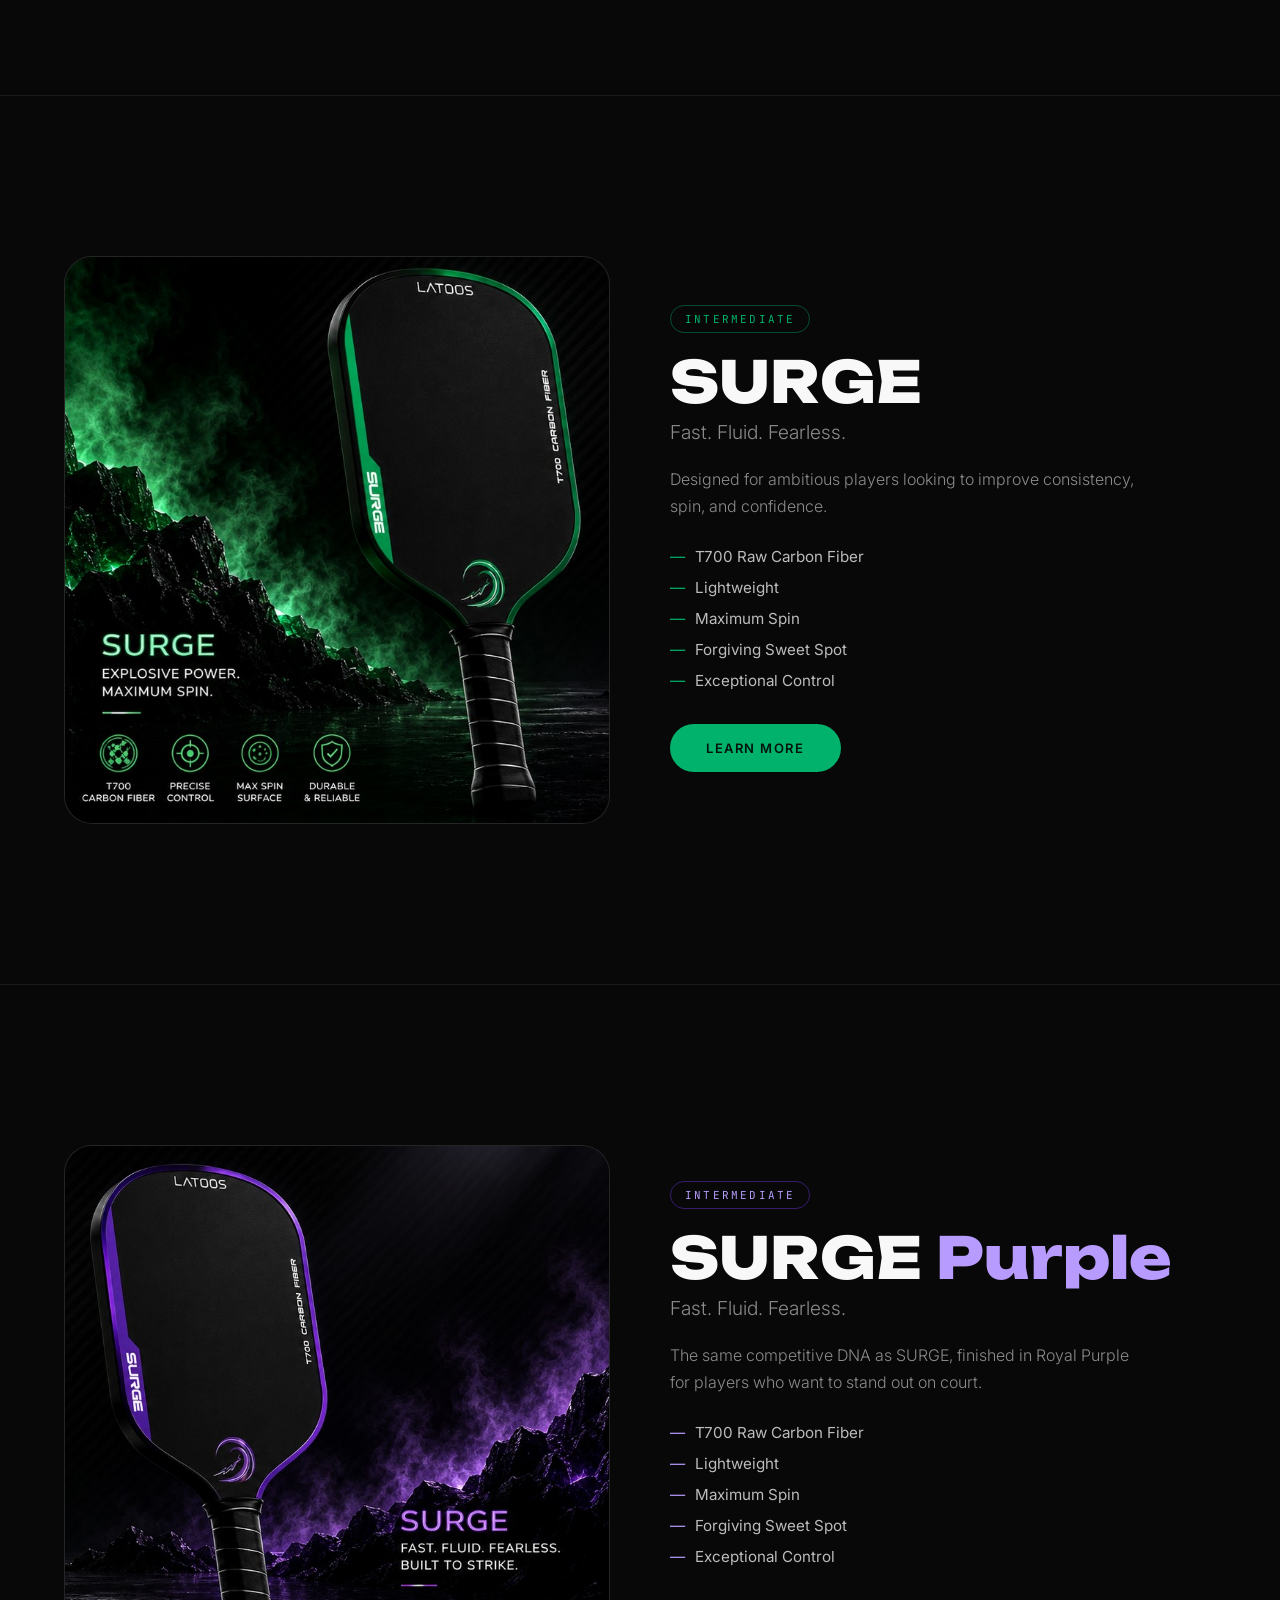
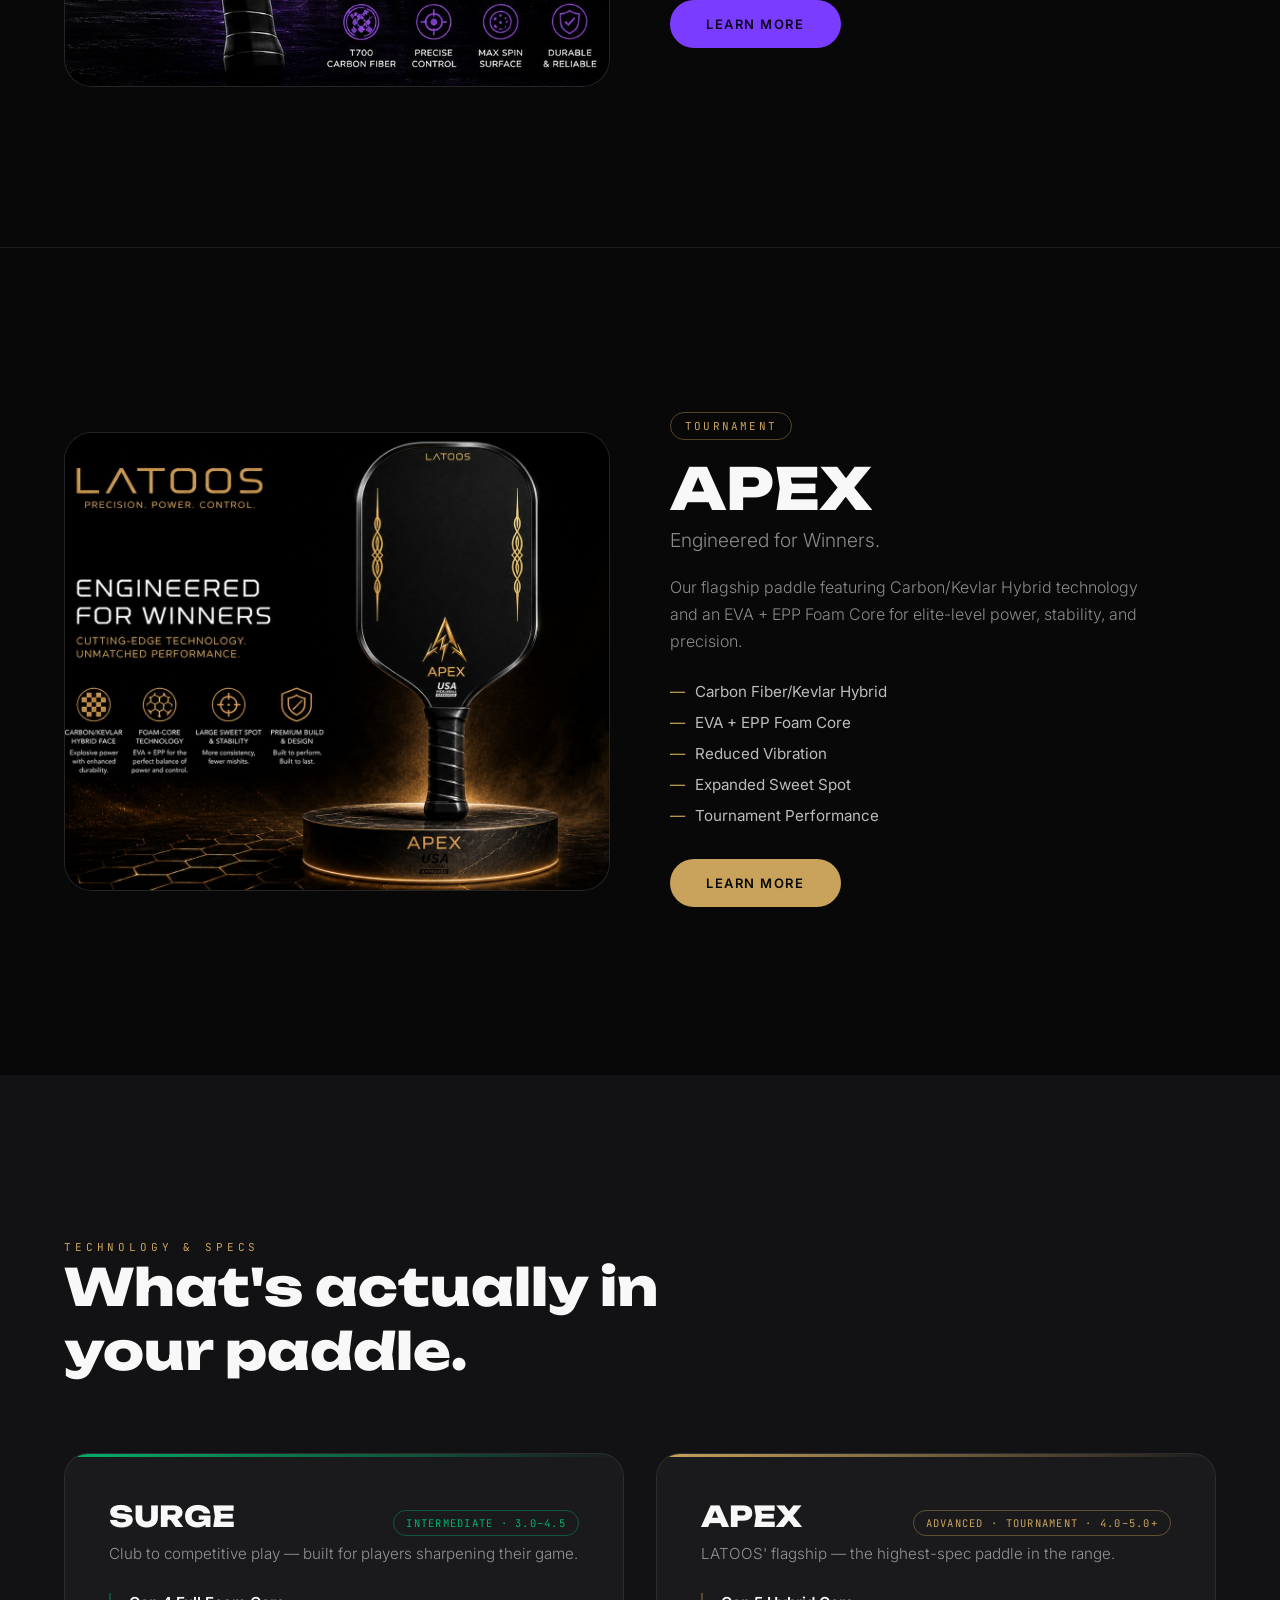
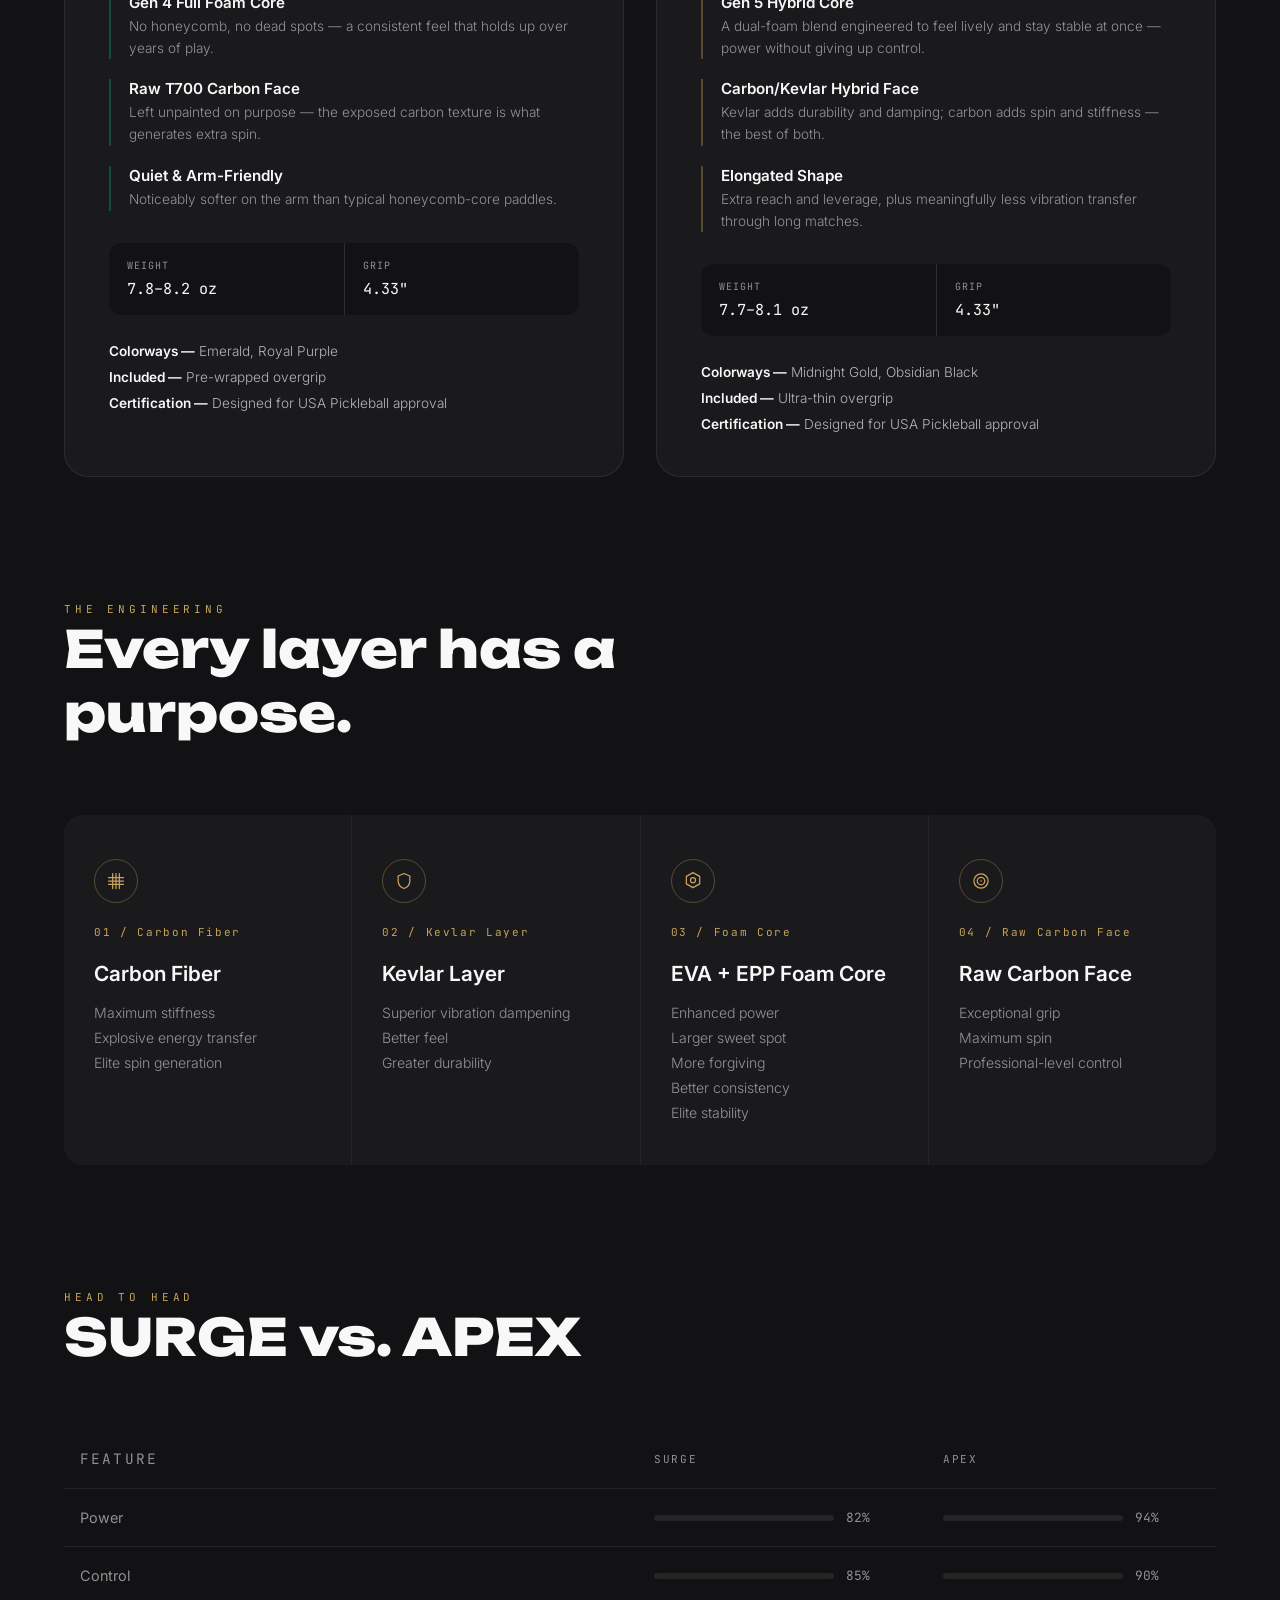
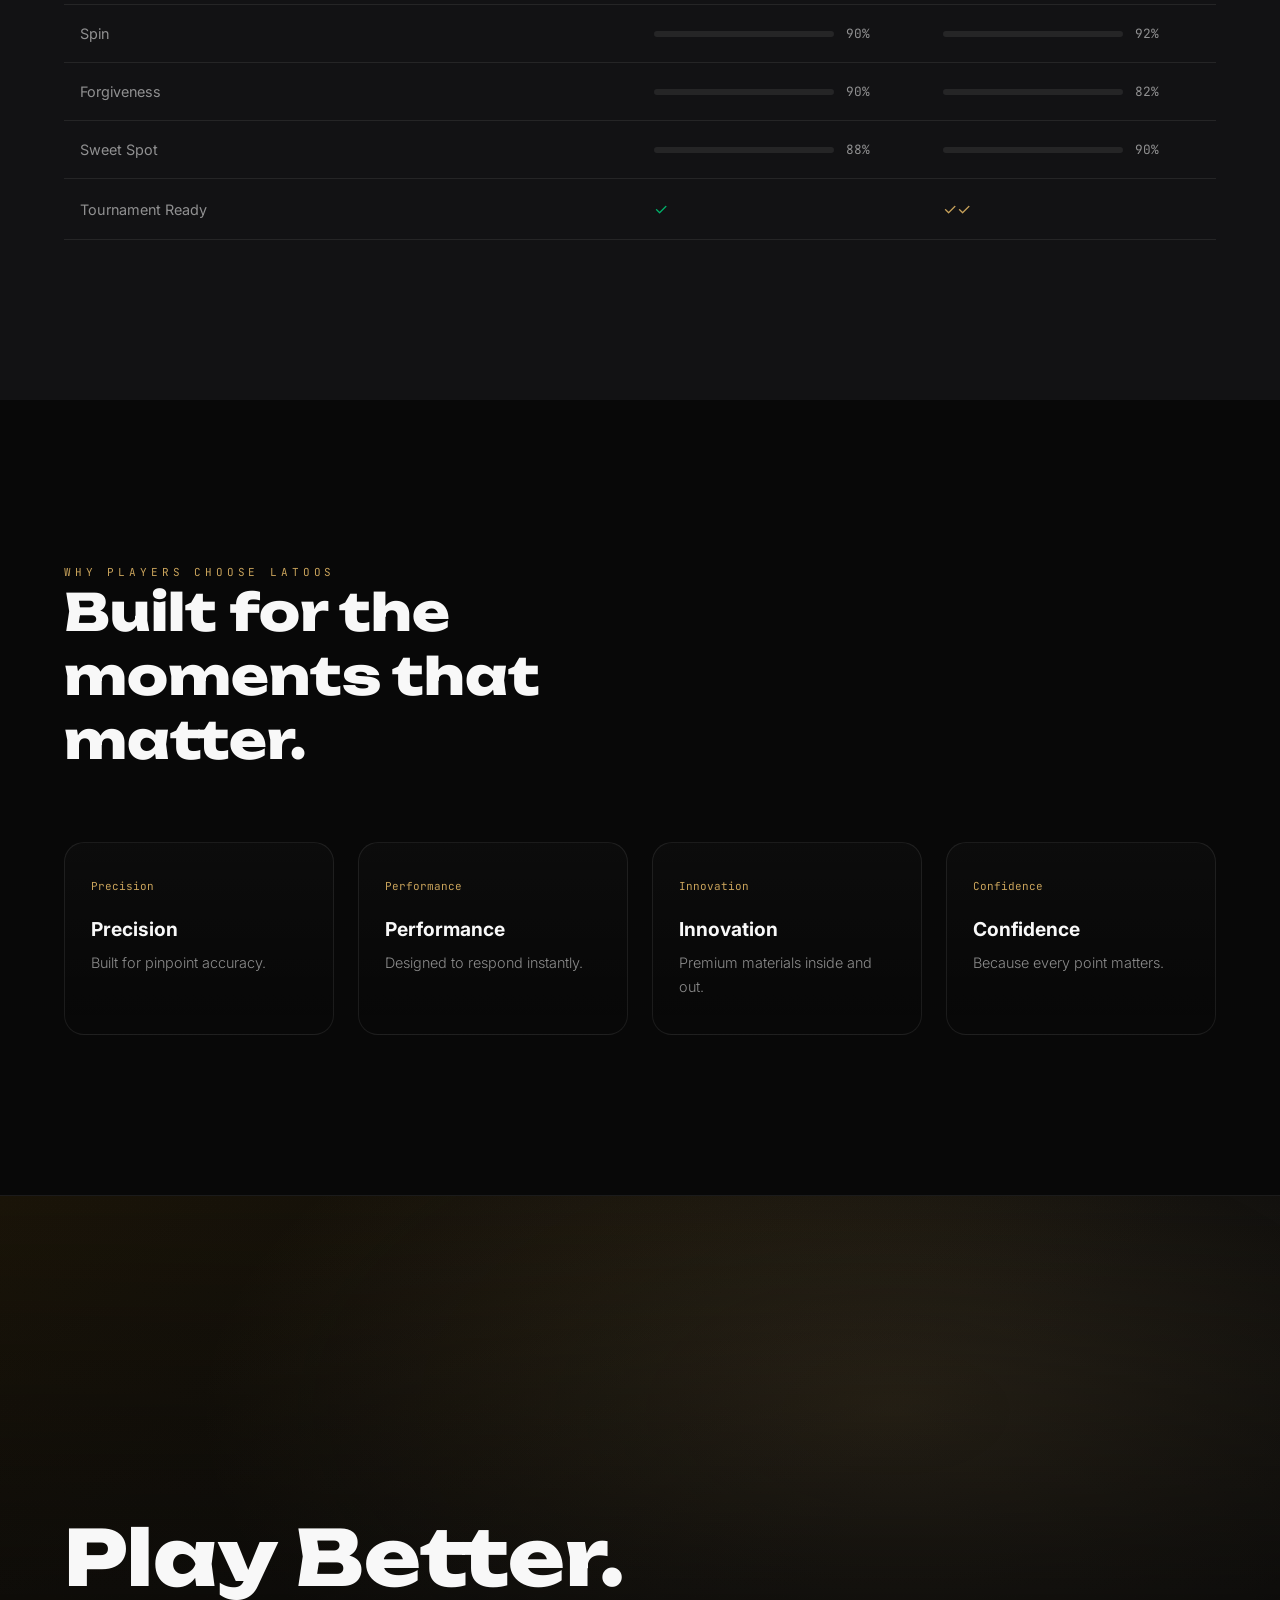
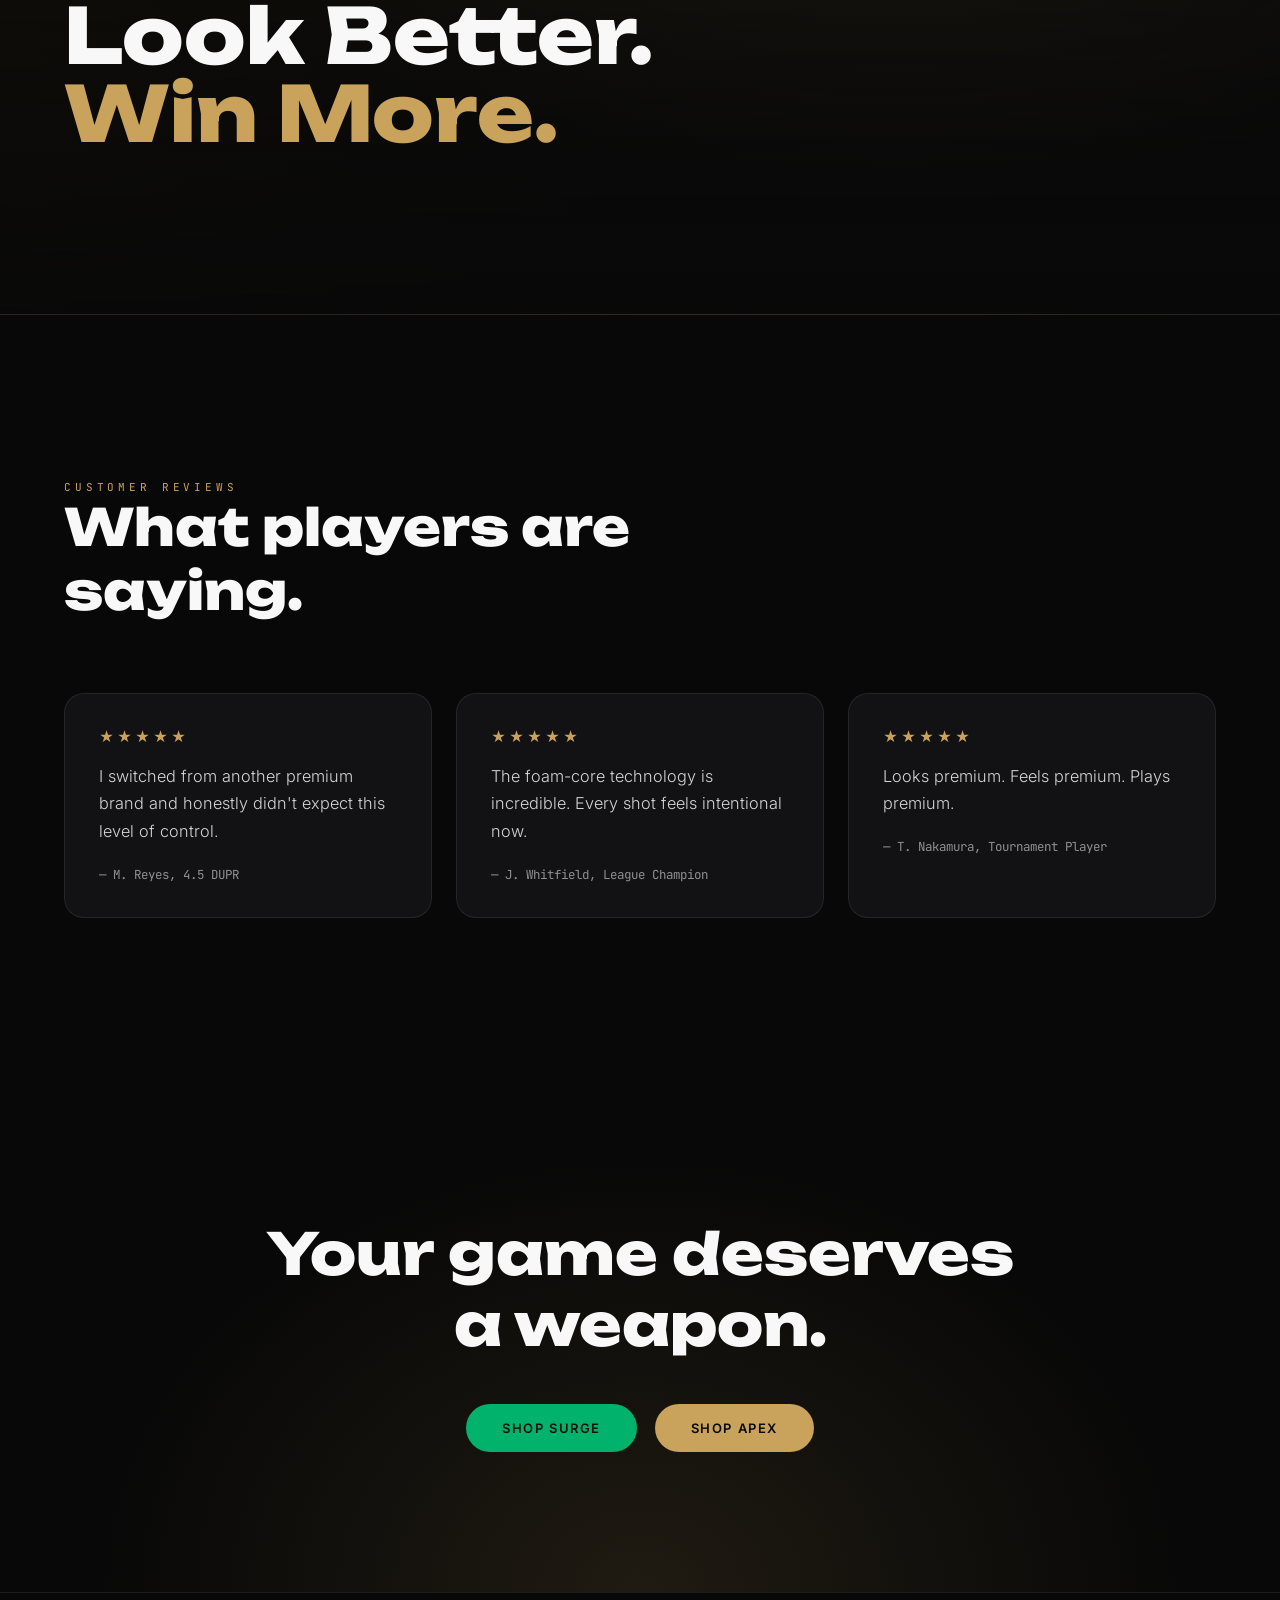
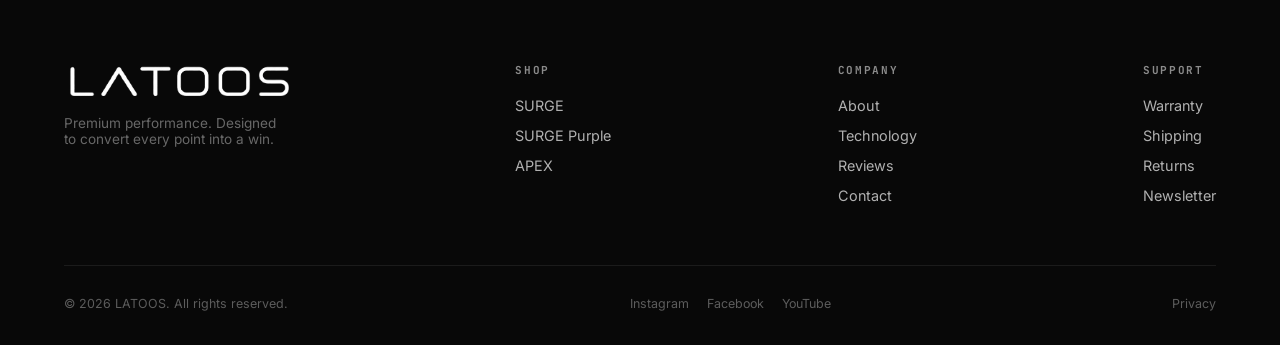
==== commit 5176e4e2: "Remove price for mobile" ====
--- a/index.html
+++ b/index.html
@@ -418,10 +418,10 @@
     </div>
   </footer>
 
-  <div class="mobile-buy" id="mobileBuy">
+  <!-- <div class="mobile-buy" id="mobileBuy">
     <span class="price mono">APEX — $249</span>
     <a href="#apex" class="btn btn-primary" style="padding:10px 24px;font-size:11px;">Buy Now</a>
-  </div>
+  </div> -->
 
 <script src="js/script.js"></script>
 </body>
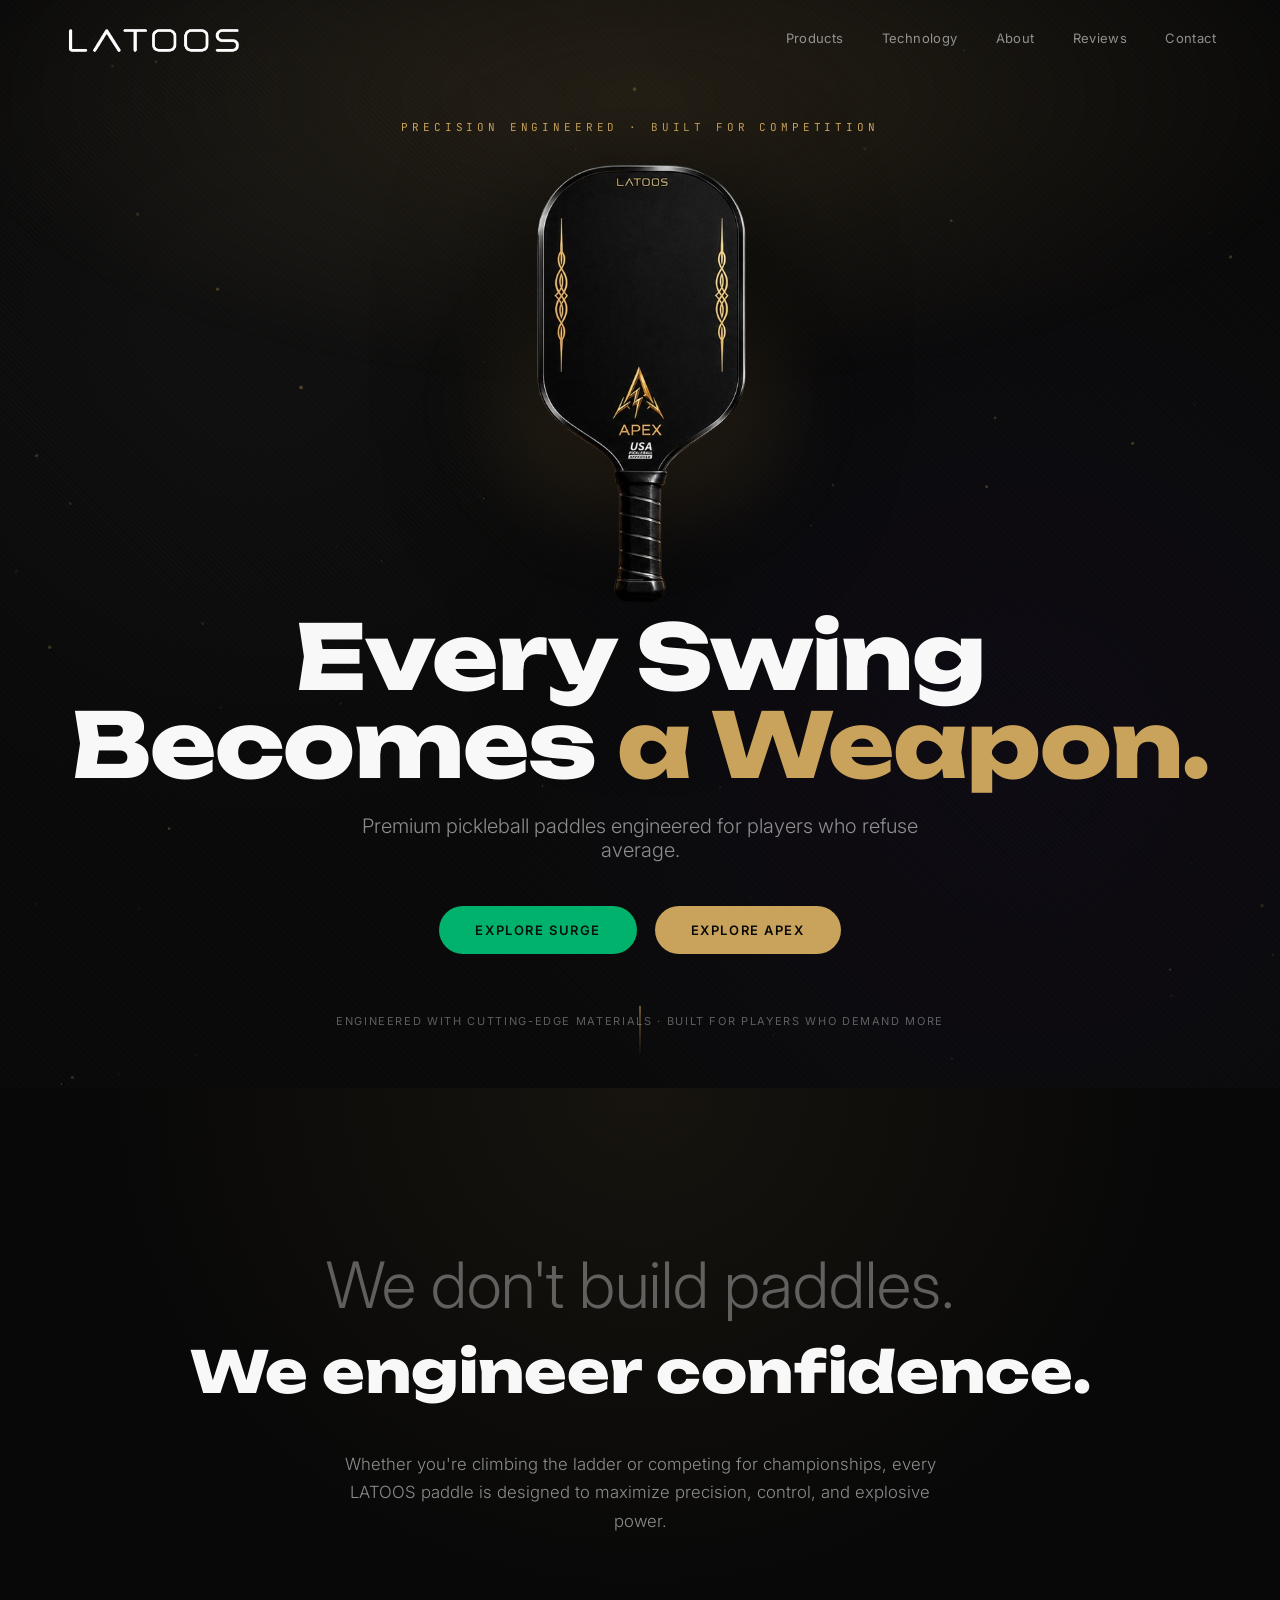
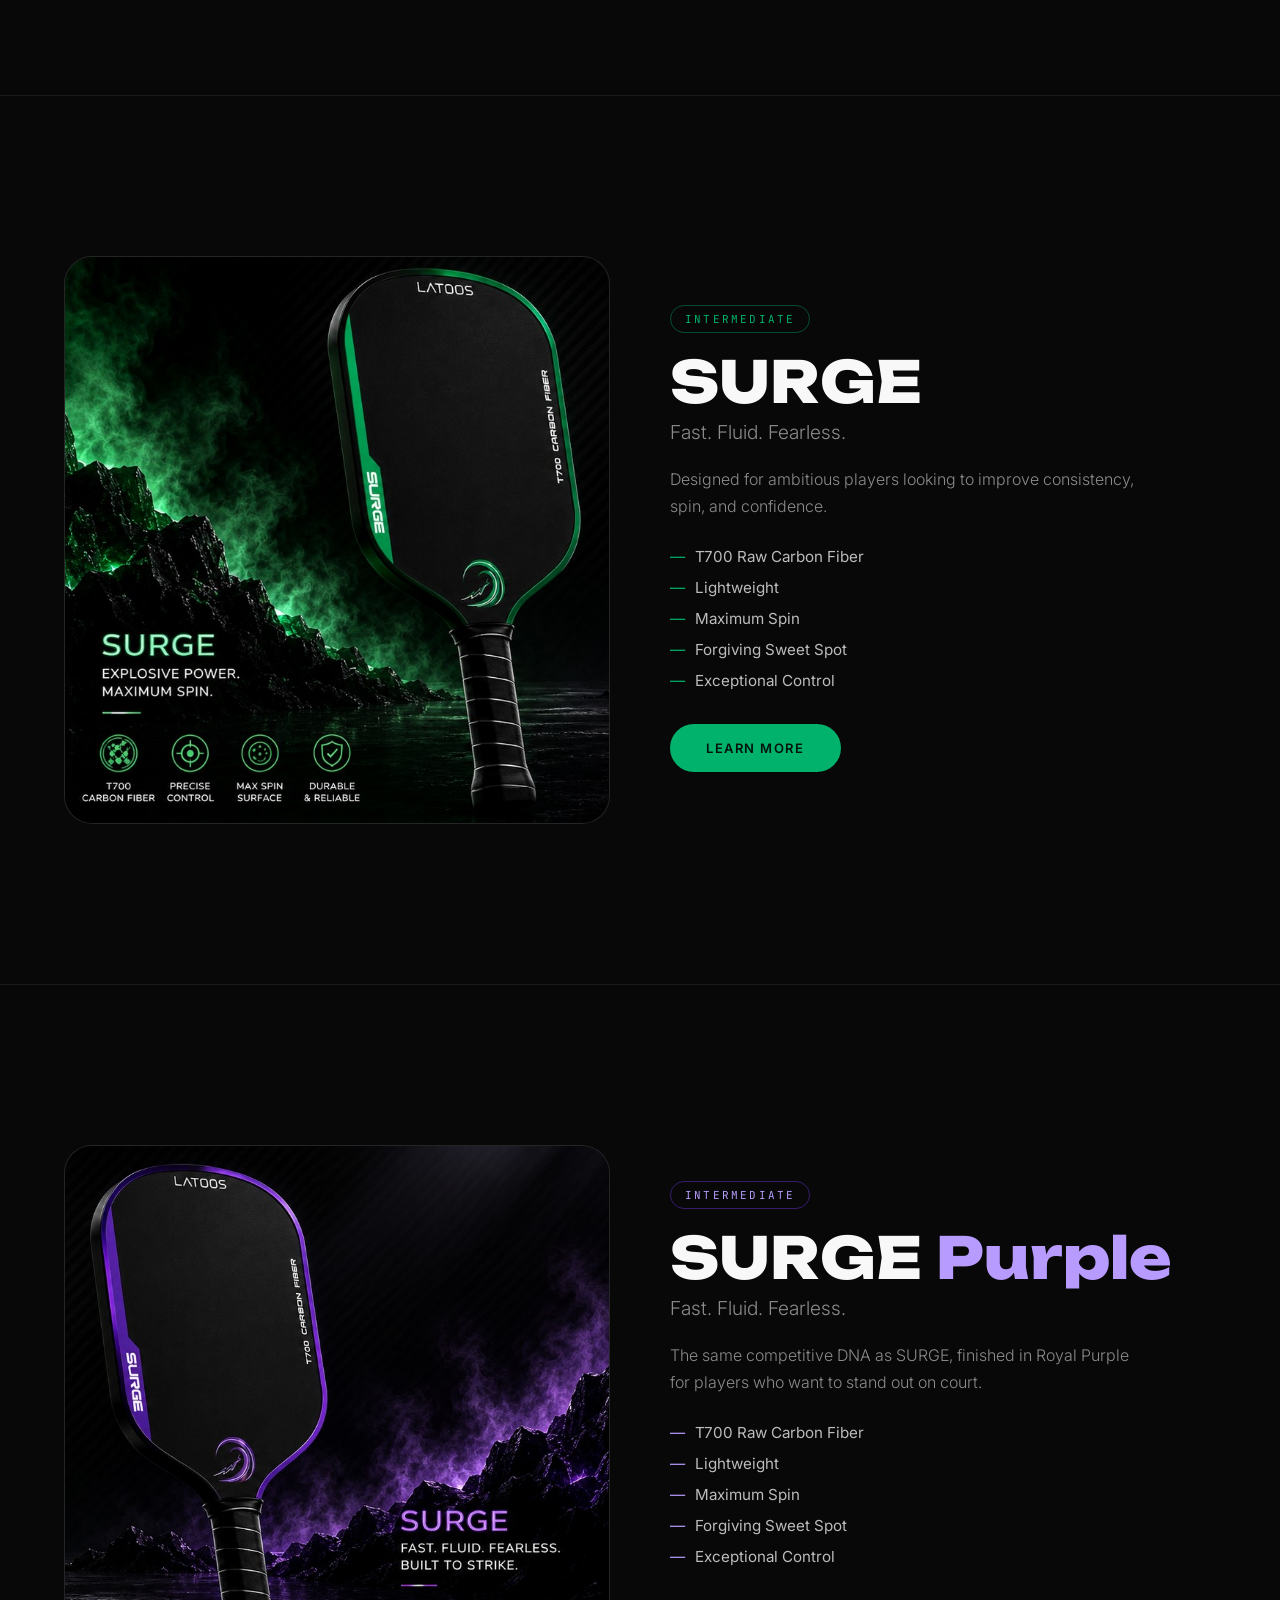
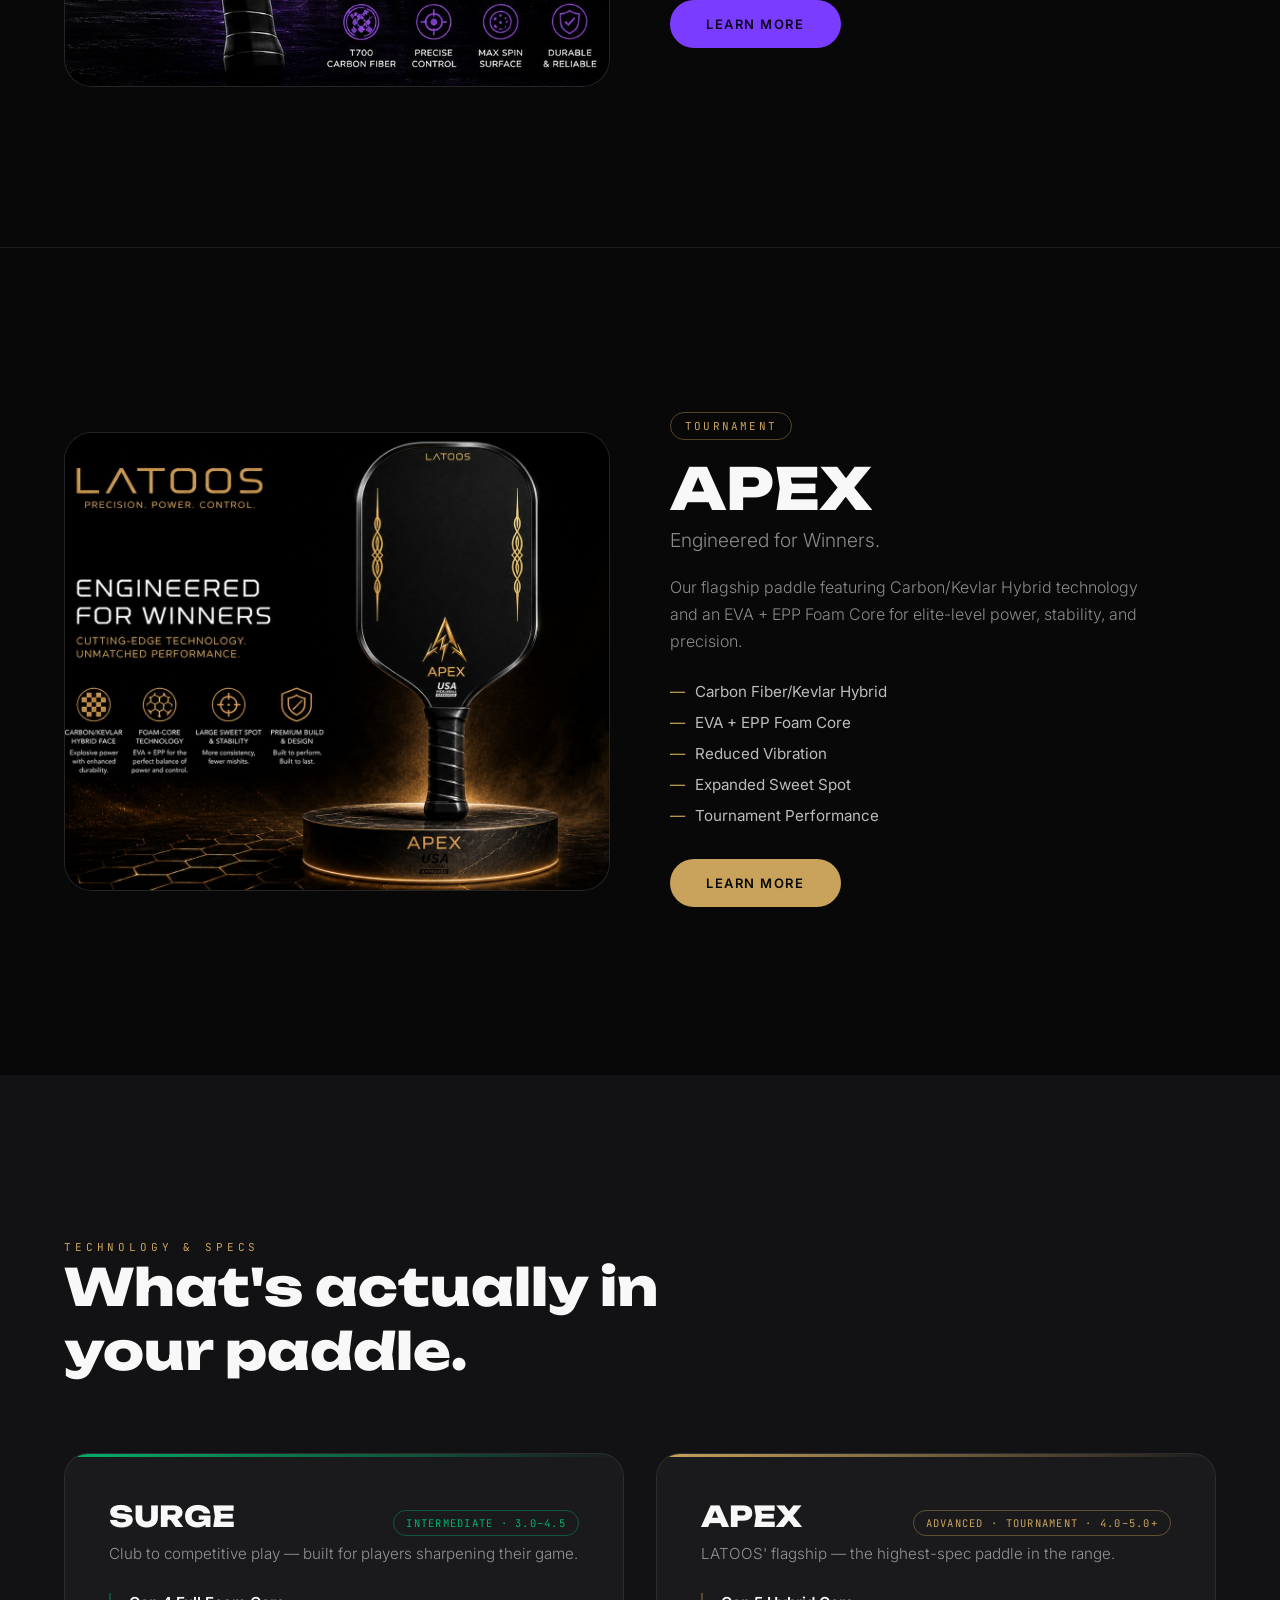
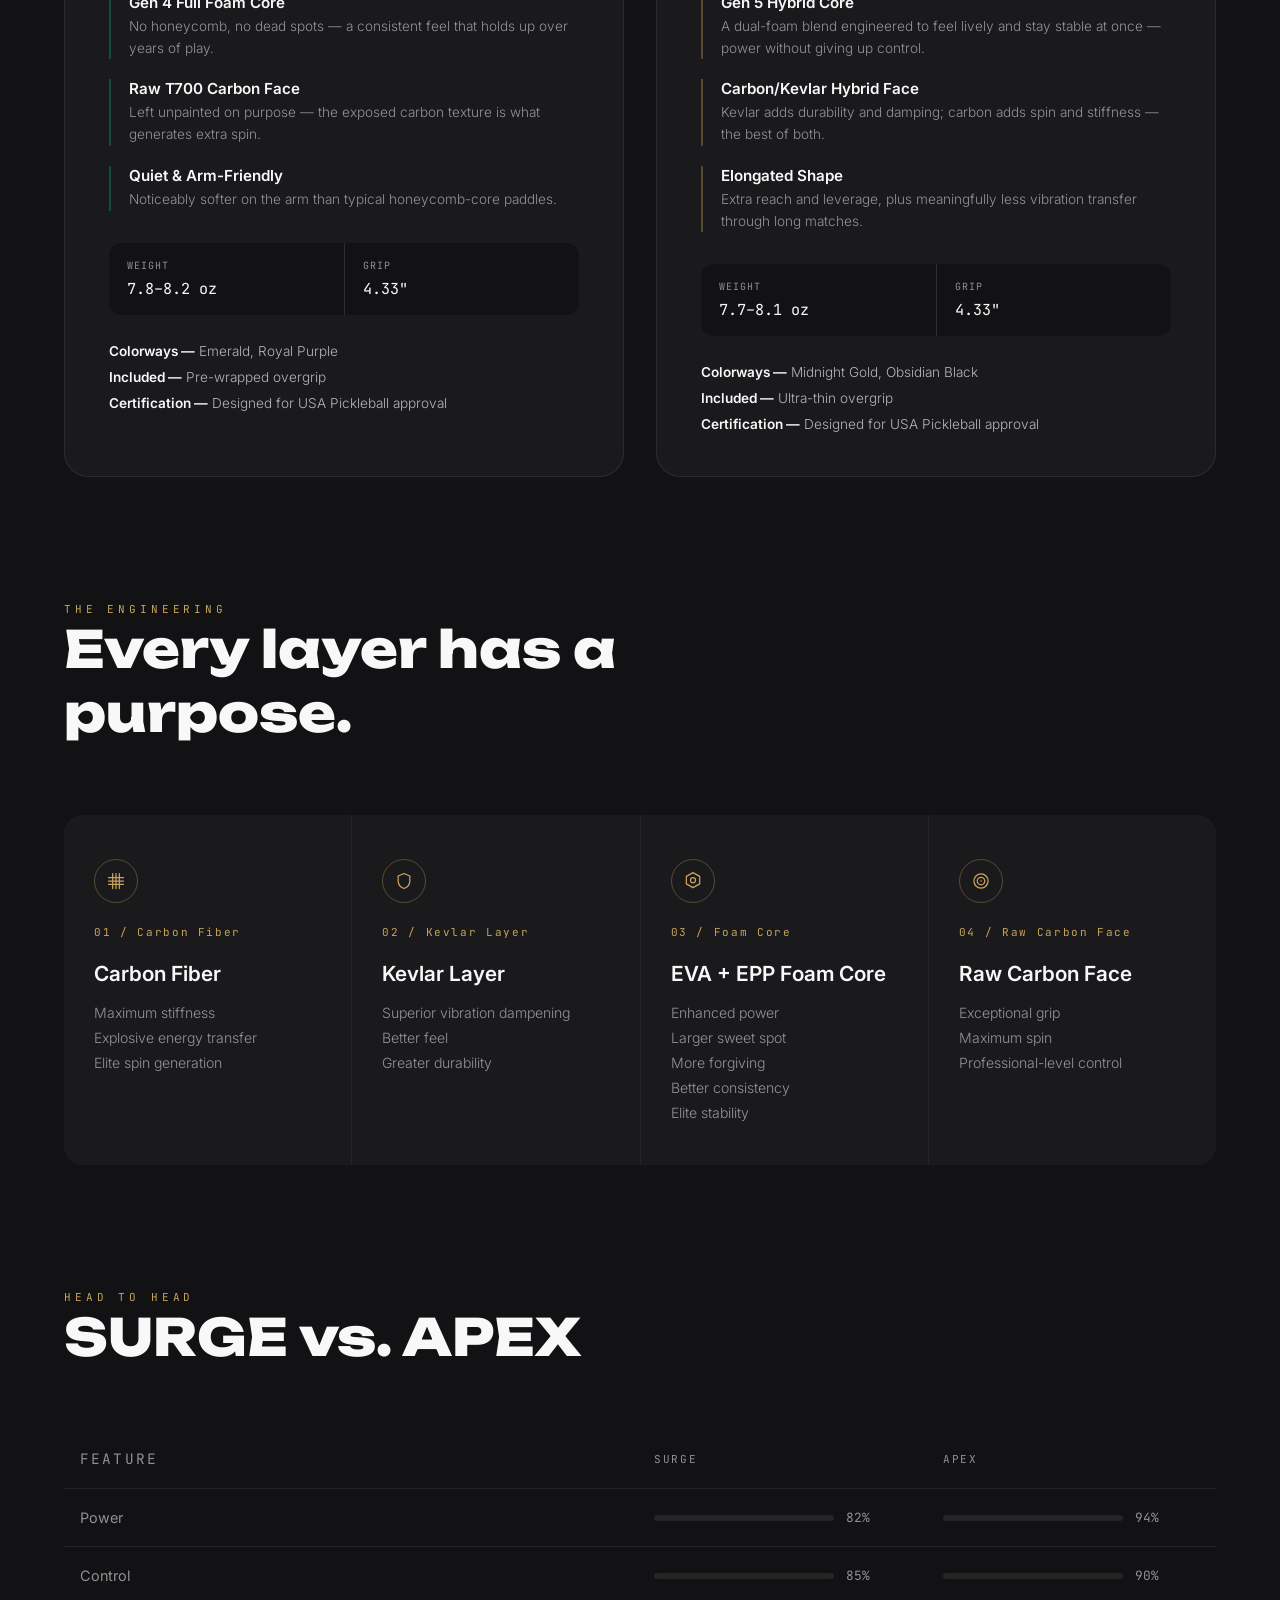
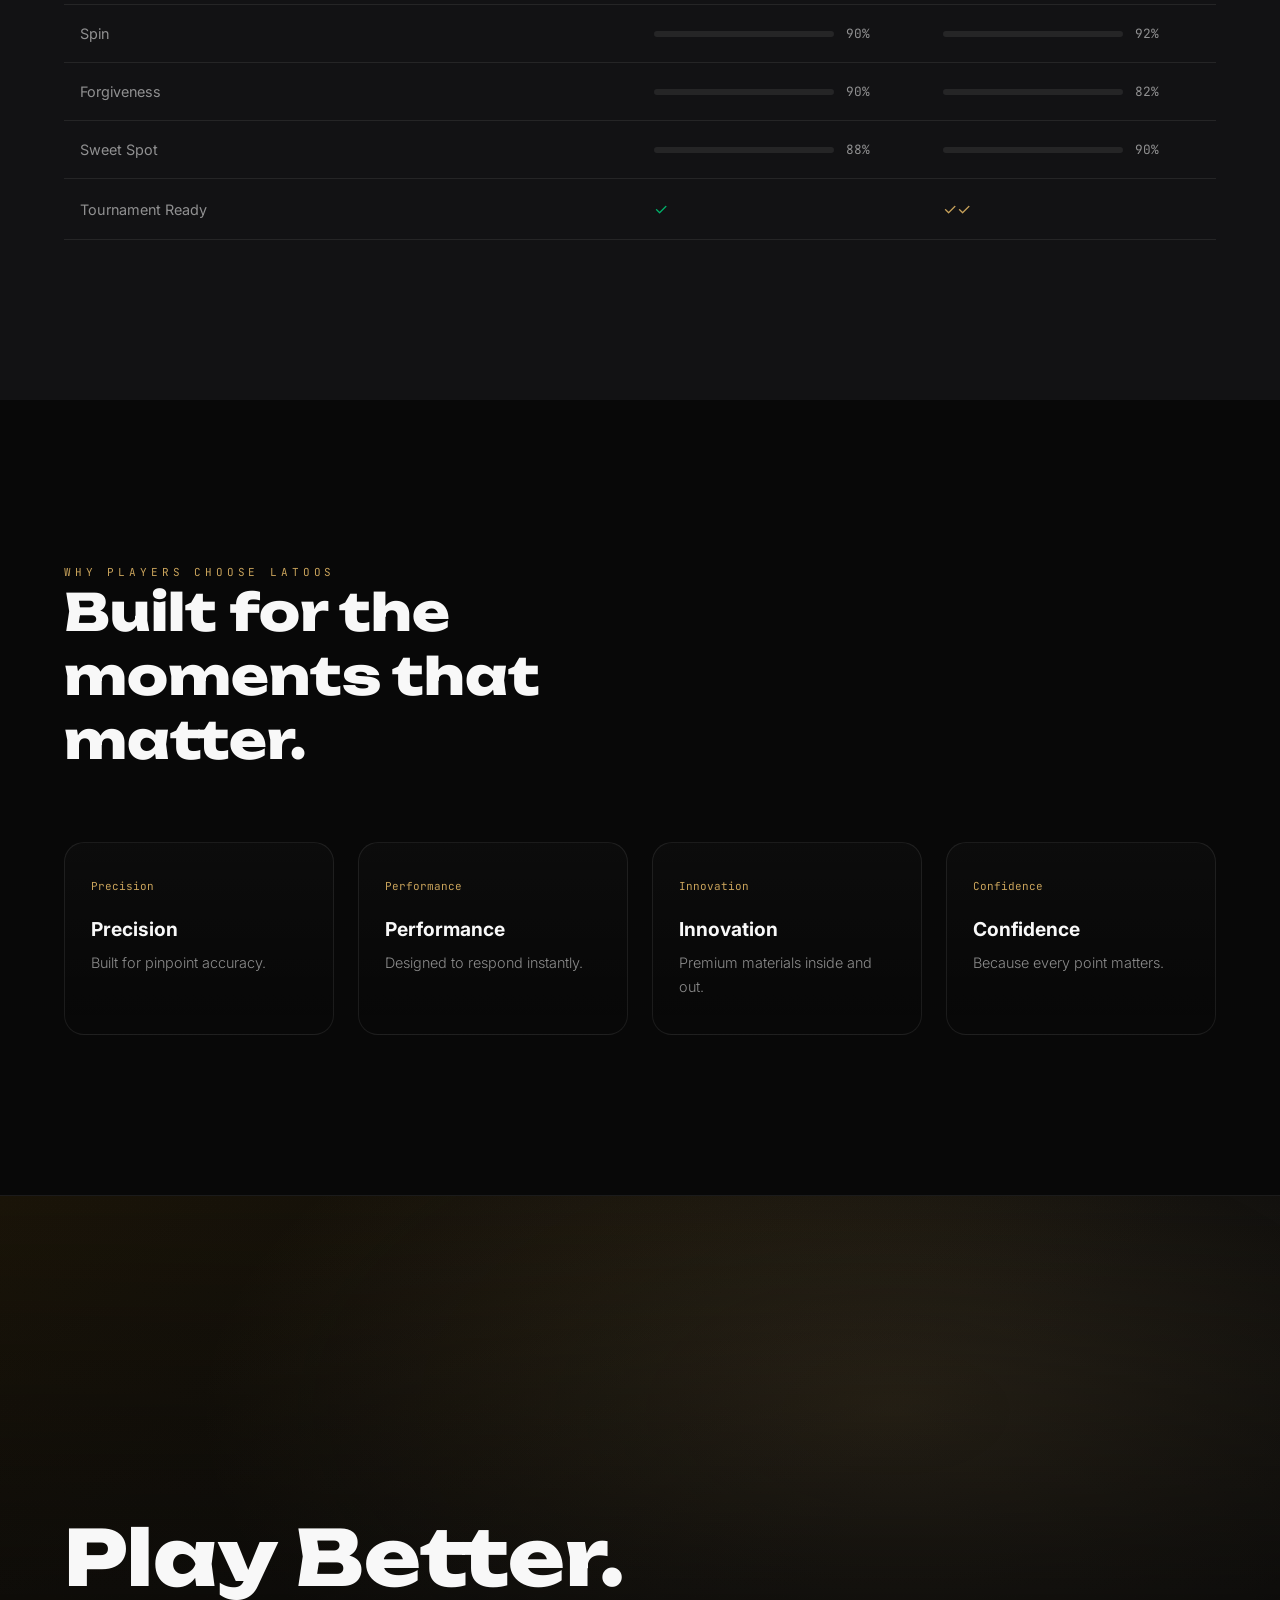
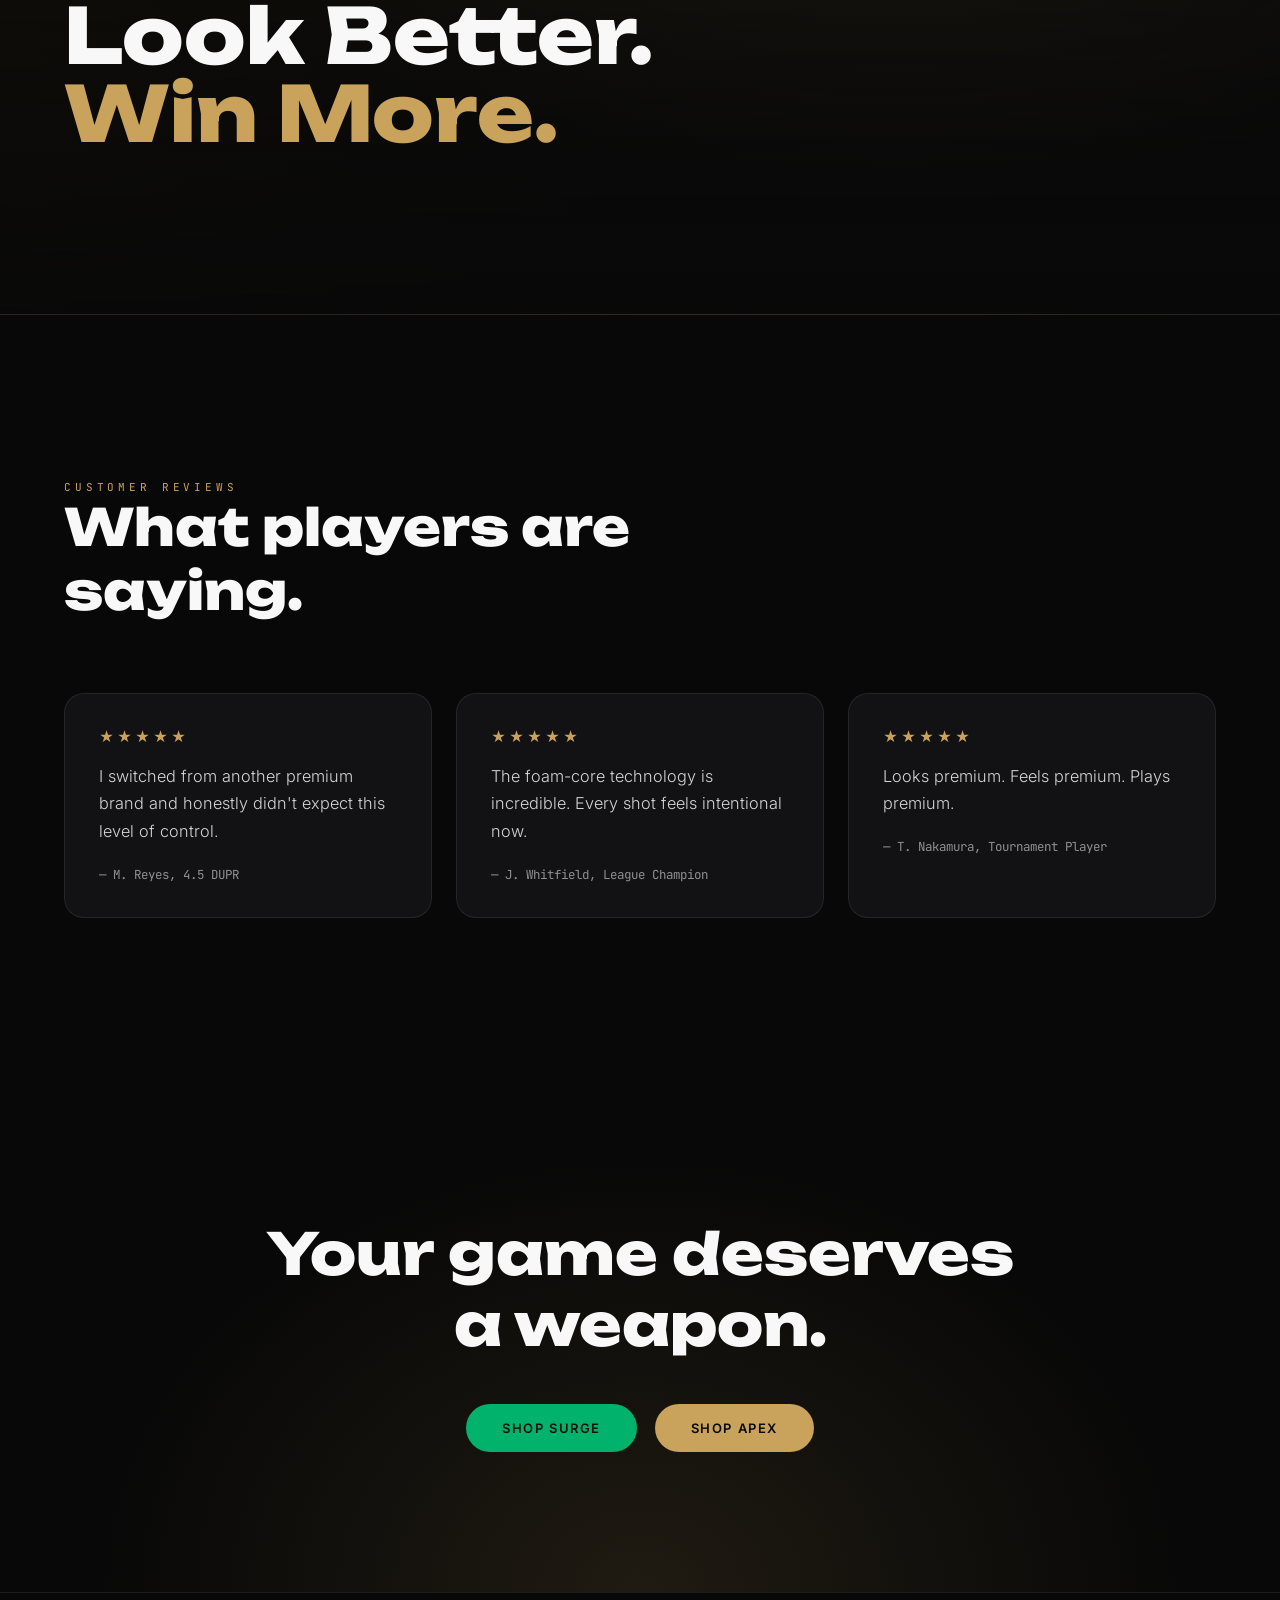
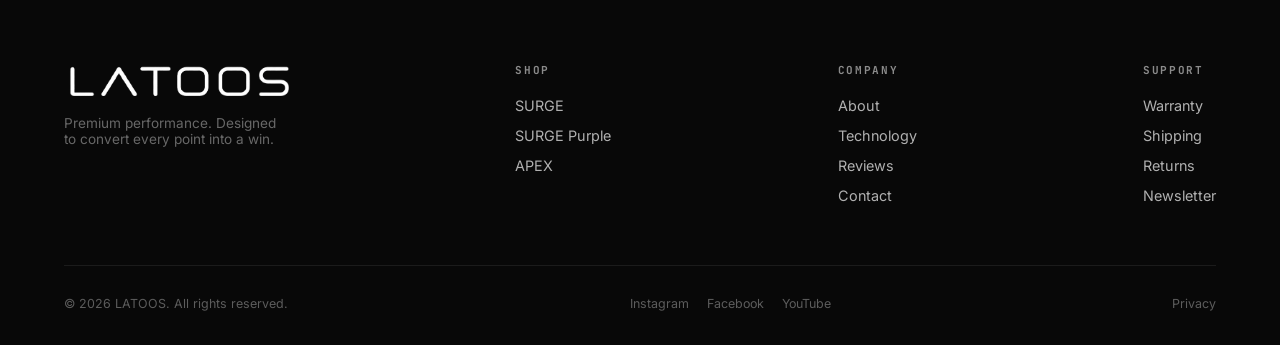
==== commit 10d252fa: "Update socmed" ====
--- a/index.html
+++ b/index.html
@@ -412,7 +412,7 @@
     <div class="footer-bottom">
       <div>© 2026 LATOOS. All rights reserved.</div>
       <div class="social">
-        <a href="#">Instagram</a><a href="#">Facebook</a><a href="#">YouTube</a>
+        <a href="https://www.instagram.com/latoos.pikol">Instagram</a><a href="https://www.facebook.com/latoos.pikol">Facebook</a><a href="#">YouTube</a>
       </div>
       <div><a href="#">Privacy</a></div>
     </div>
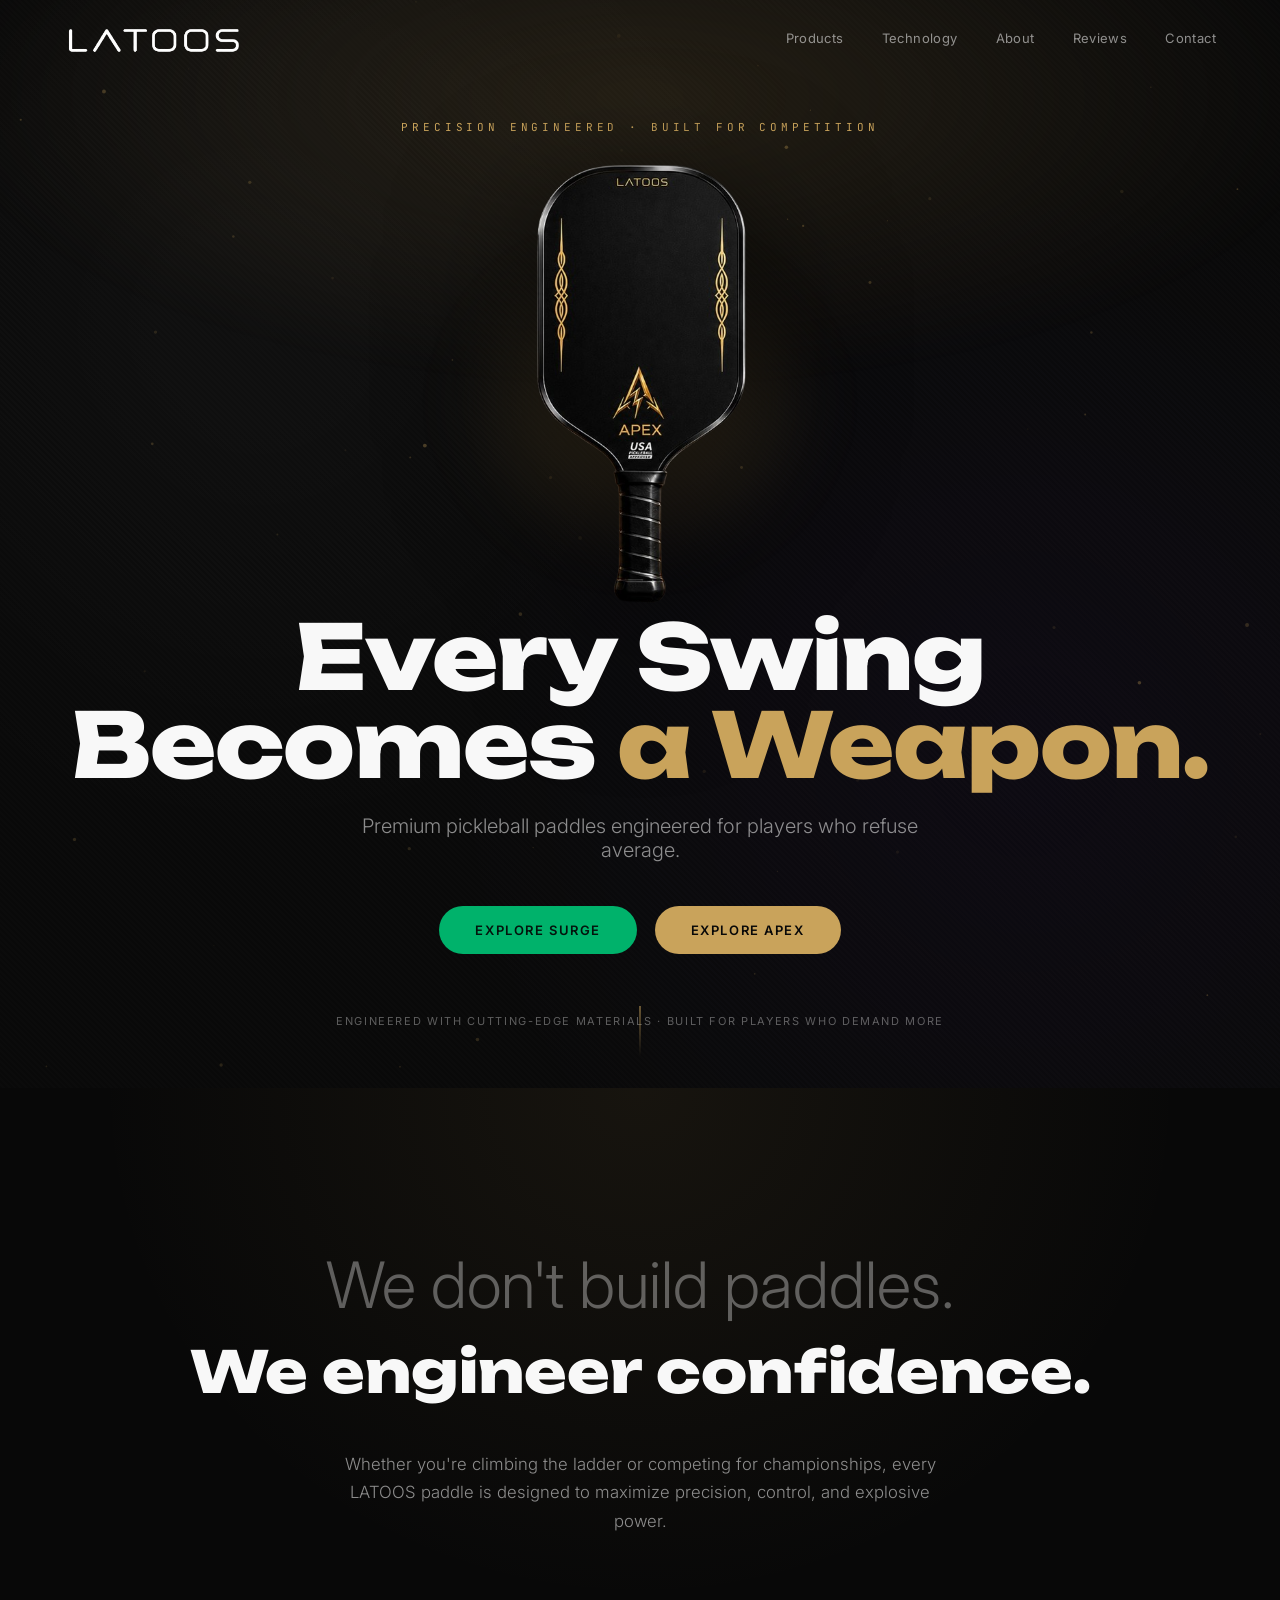
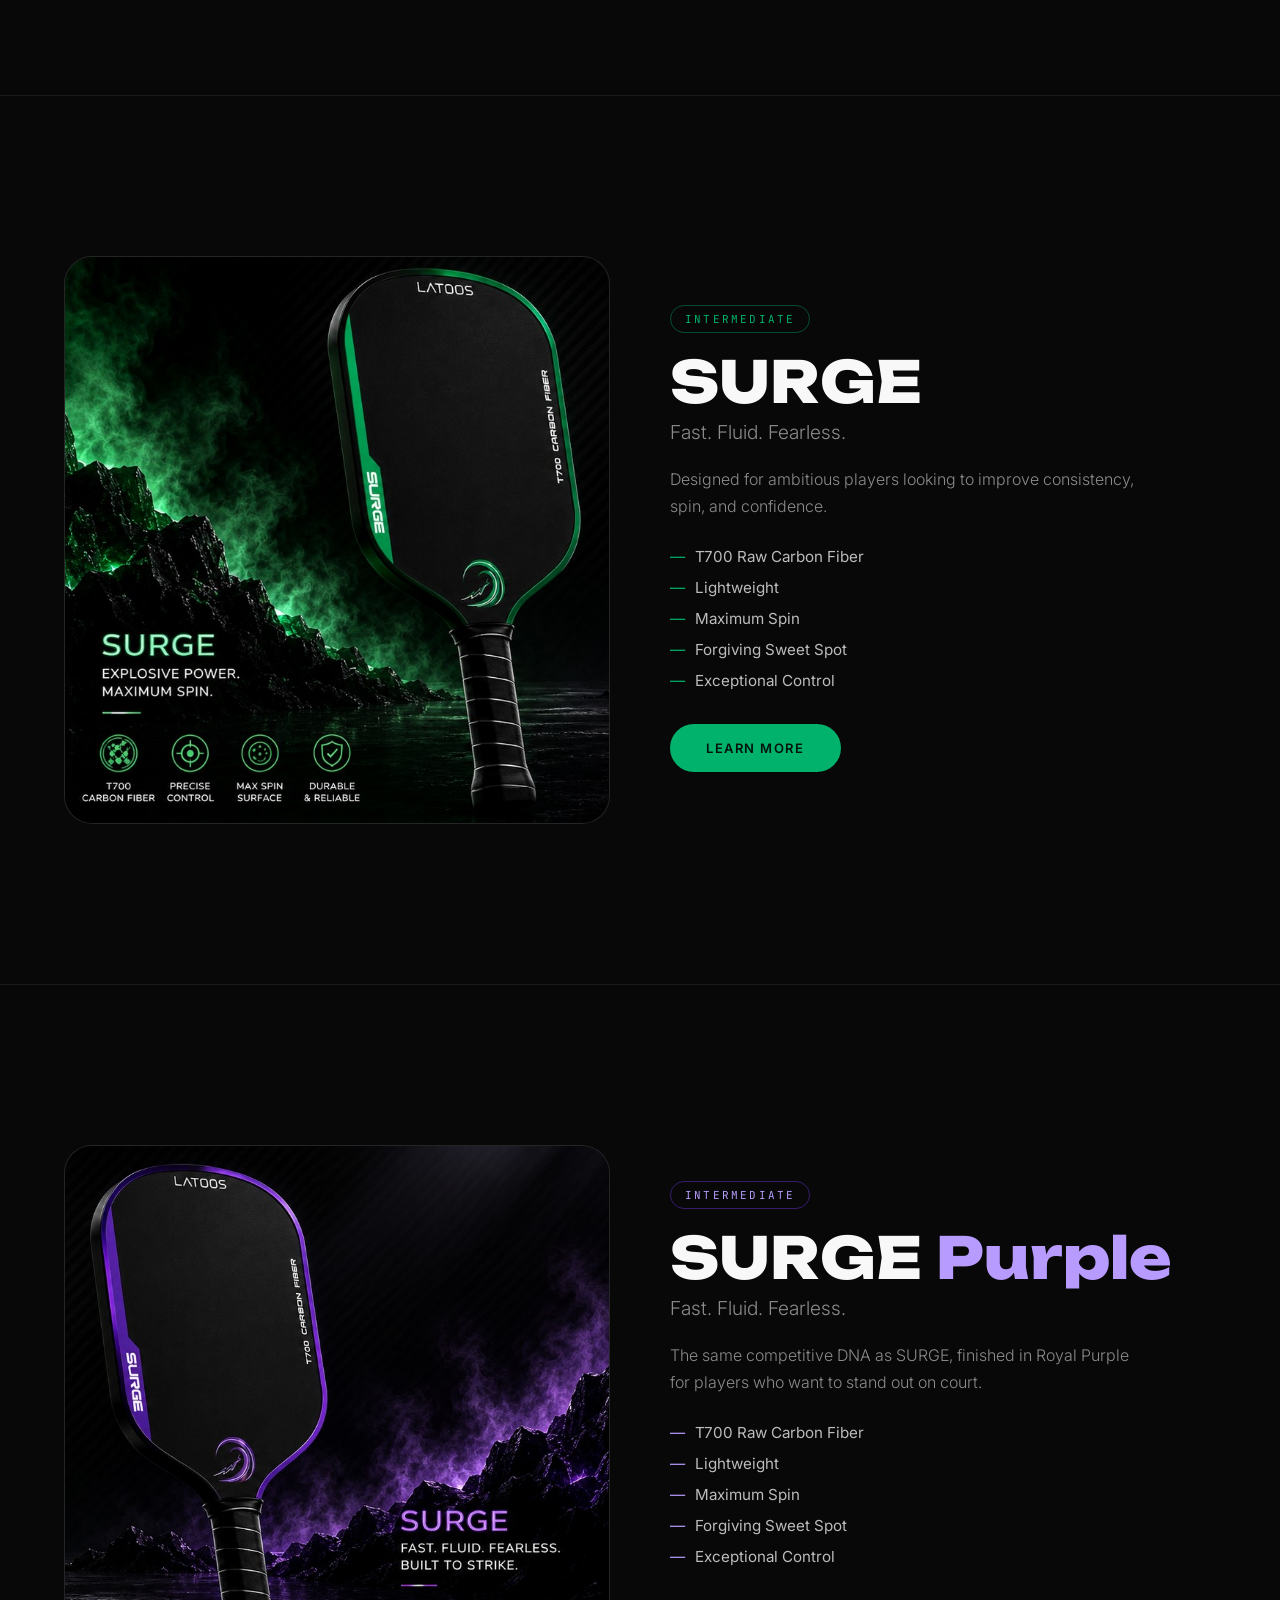
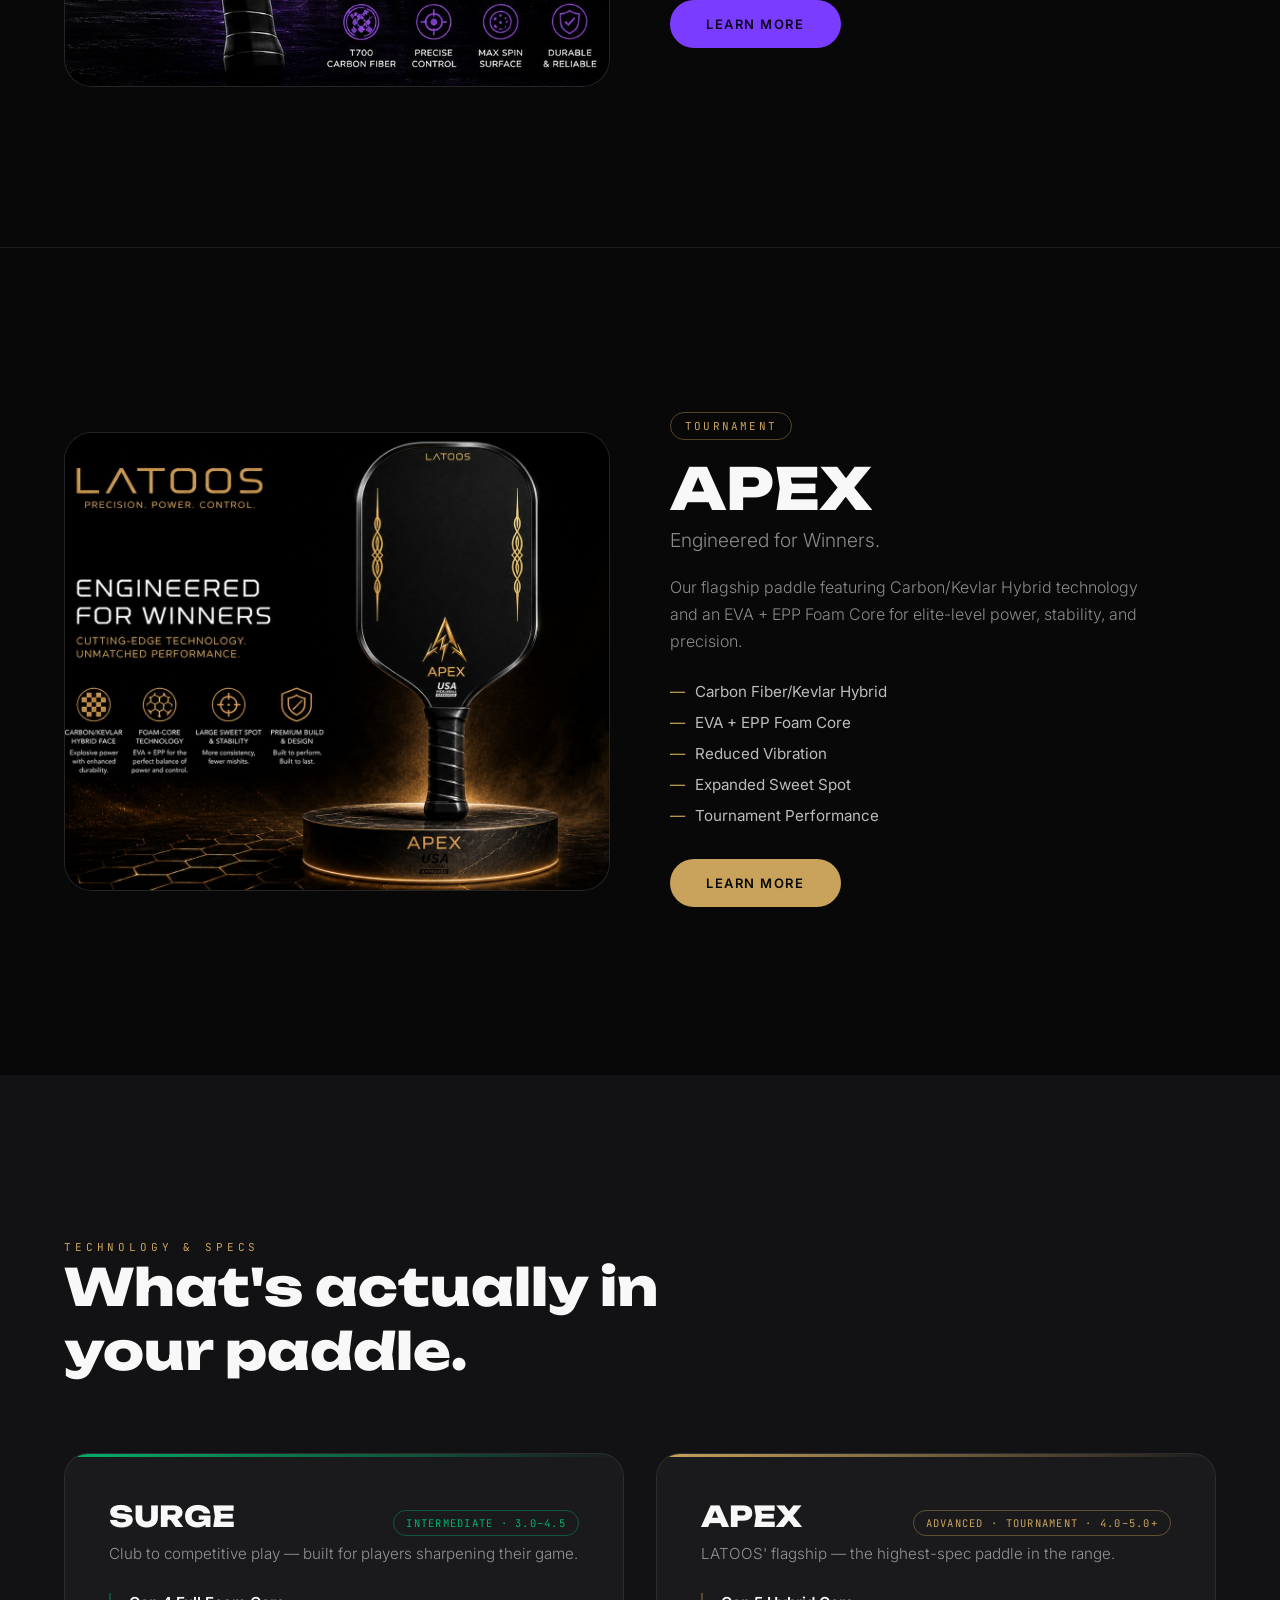
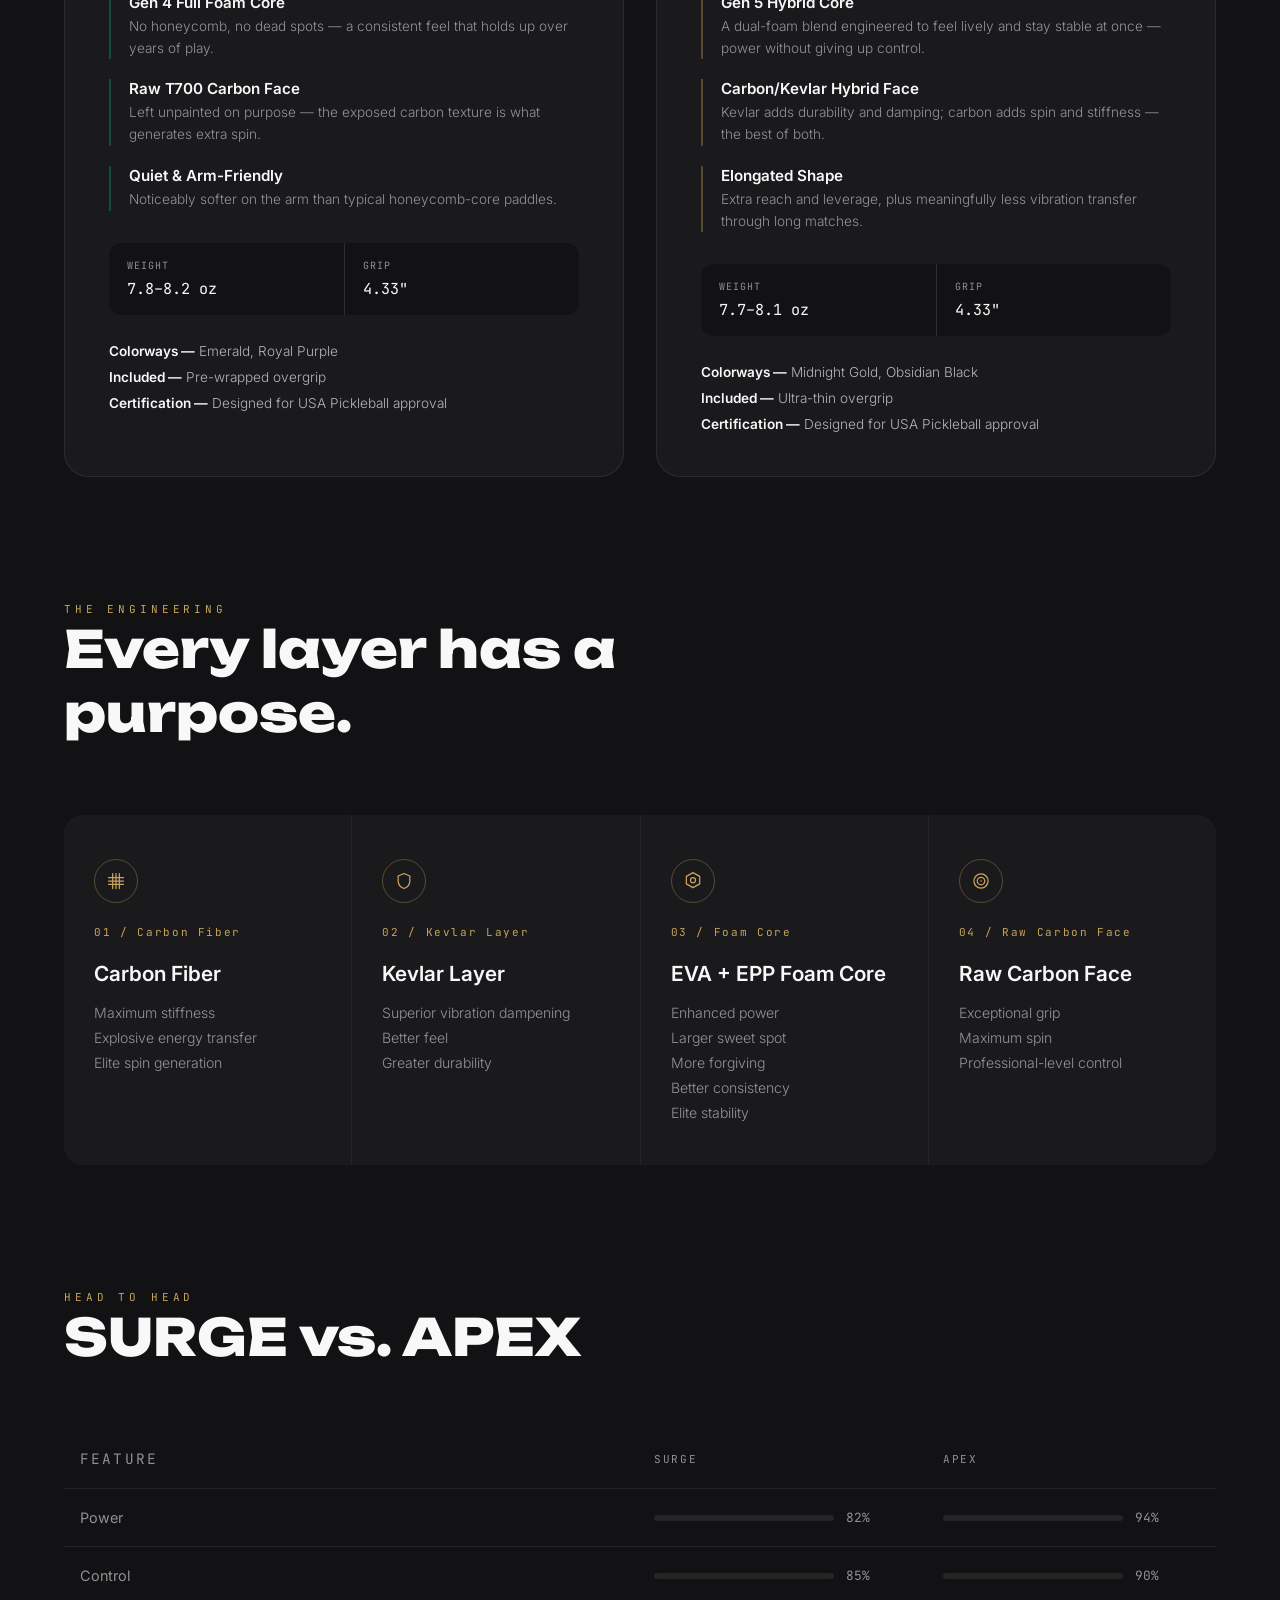
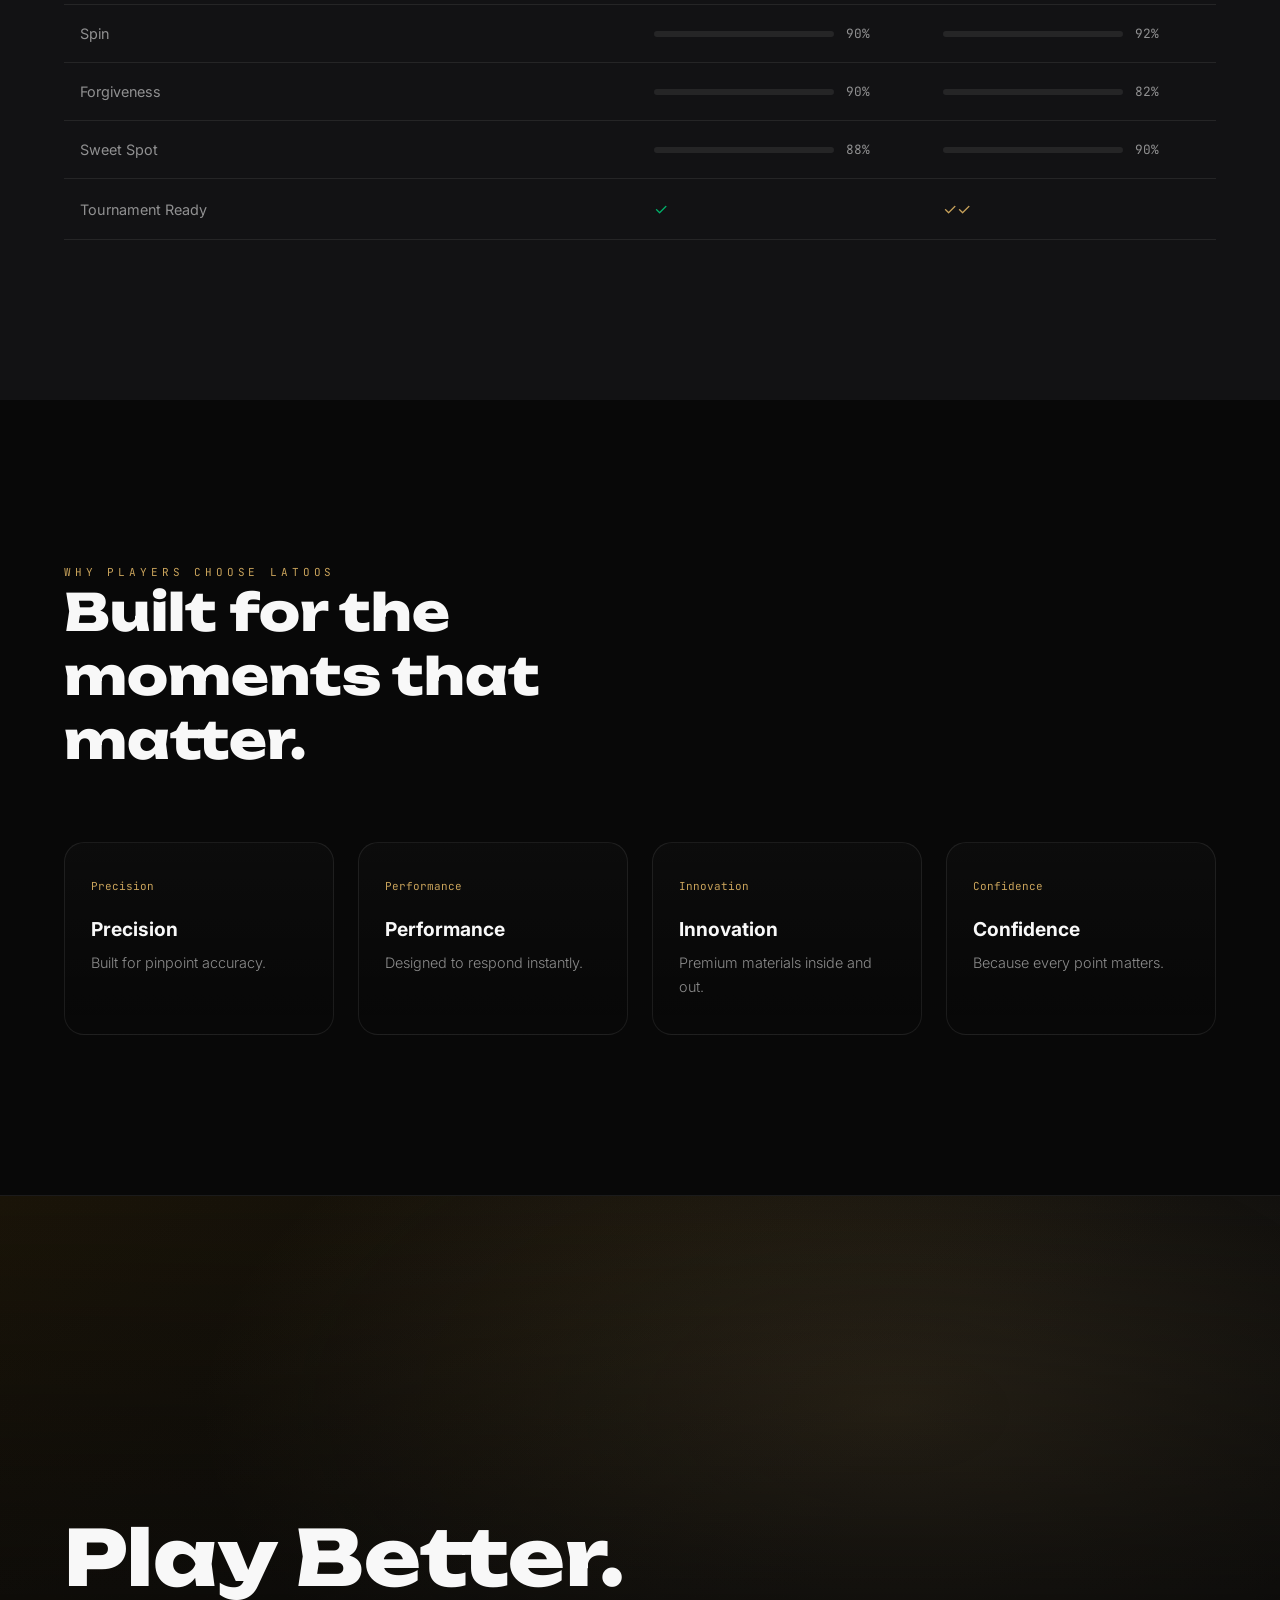
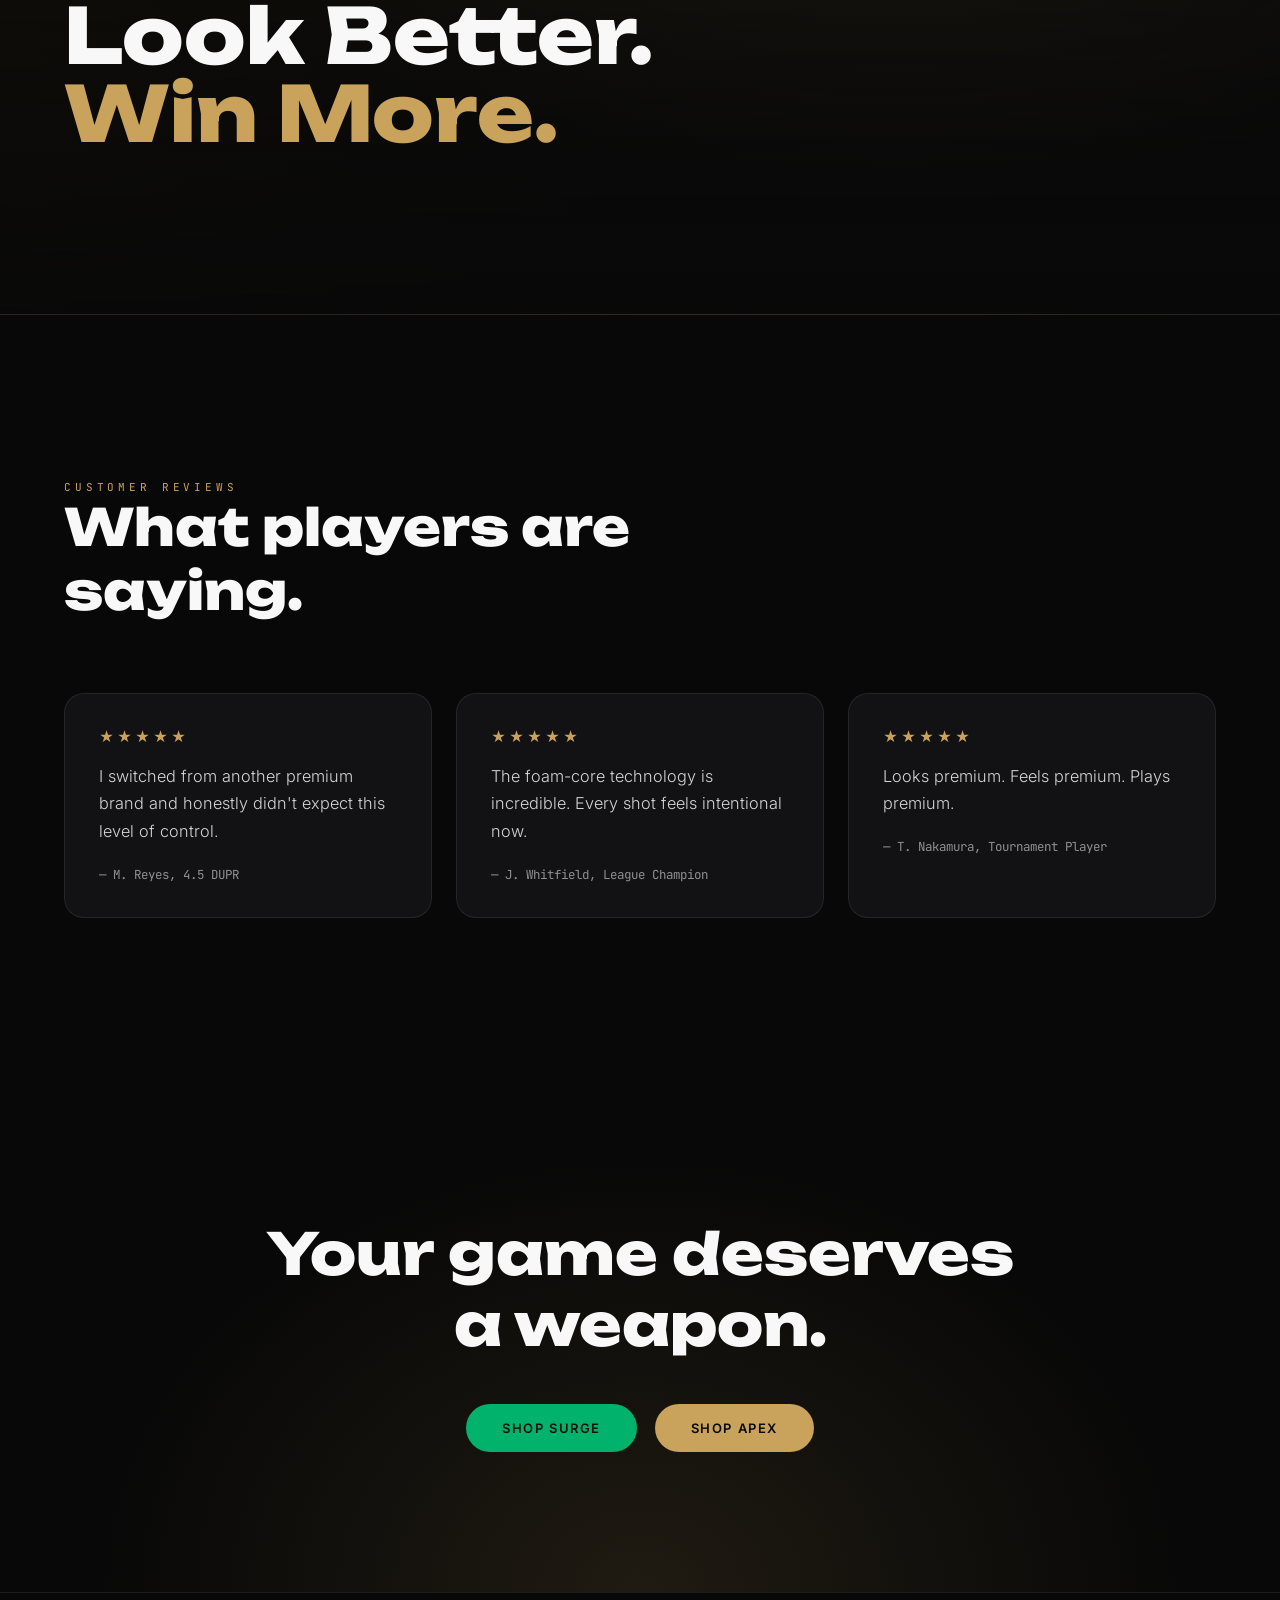
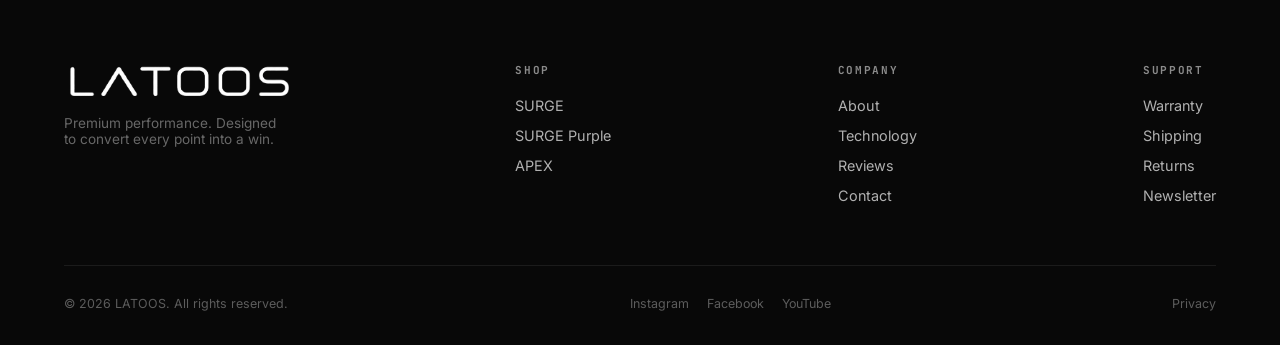
==== commit 27f69d1e: "Fix burger menu bug" ====
--- a/index.html
+++ b/index.html
@@ -81,7 +81,7 @@
         <li>Forgiving Sweet Spot</li>
         <li>Exceptional Control</li>
       </ul>
-      <a href="#technology" class="btn btn-emerald">Learn more</a>
+      <a href="#technology" class="btn btn-emerald">Learn More</a>
     </div>
   </section>
 
@@ -101,7 +101,7 @@
         <li>Forgiving Sweet Spot</li>
         <li>Exceptional Control</li>
       </ul>
-      <a href="#technology" class="btn btn-purple">Learn more</a>
+      <a href="#technology" class="btn btn-purple">Learn More</a>
     </div>
   </section>
 
@@ -121,7 +121,7 @@
         <li>Expanded Sweet Spot</li>
         <li>Tournament Performance</li>
       </ul>
-      <a href="#technology" class="btn btn-primary">Learn more</a>
+      <a href="#technology" class="btn btn-primary">Learn More</a>
     </div>
   </section>
 
@@ -412,7 +412,7 @@
     <div class="footer-bottom">
       <div>© 2026 LATOOS. All rights reserved.</div>
       <div class="social">
-        <a href="https://www.instagram.com/latoos.pikol">Instagram</a><a href="https://www.facebook.com/latoos.pikol">Facebook</a><a href="#">YouTube</a>
+        <a href="https://www.instagram.com/latoos.pikol" target="_blank">Instagram</a><a href="https://www.facebook.com/latoos.pikol" target="_blank">Facebook</a><a href="https://www.youtube.com/latoos.pikol" target="_blank">YouTube</a>
       </div>
       <div><a href="#">Privacy</a></div>
     </div>
--- a/css/style.css
+++ b/css/style.css
@@ -92,8 +92,30 @@
   .nav-toggle{display:none;background:none;border:none;color:var(--white);font-size:22px;}
 
   @media (max-width:860px){
-    nav.links{display:none;}
-    .nav-toggle{display:block;}
+    nav.links{
+      display:flex;
+      position:fixed;
+      top:0;left:0;right:0;bottom:0;
+      background:rgba(8,8,8,.98);
+      backdrop-filter:blur(20px);
+      -webkit-backdrop-filter:blur(20px);
+      flex-direction:column;
+      align-items:center;
+      justify-content:center;
+      gap:34px;
+      font-size:1.3rem;
+      z-index:150;
+      opacity:0;
+      visibility:hidden;
+      pointer-events:none;
+      transition:opacity .4s var(--ease), visibility .4s var(--ease);
+    }
+    nav.links.open{
+      opacity:1;
+      visibility:visible;
+      pointer-events:auto;
+    }
+    .nav-toggle{display:block;position:relative;z-index:160;}
   }
 
   /* ---------- Hero ---------- */
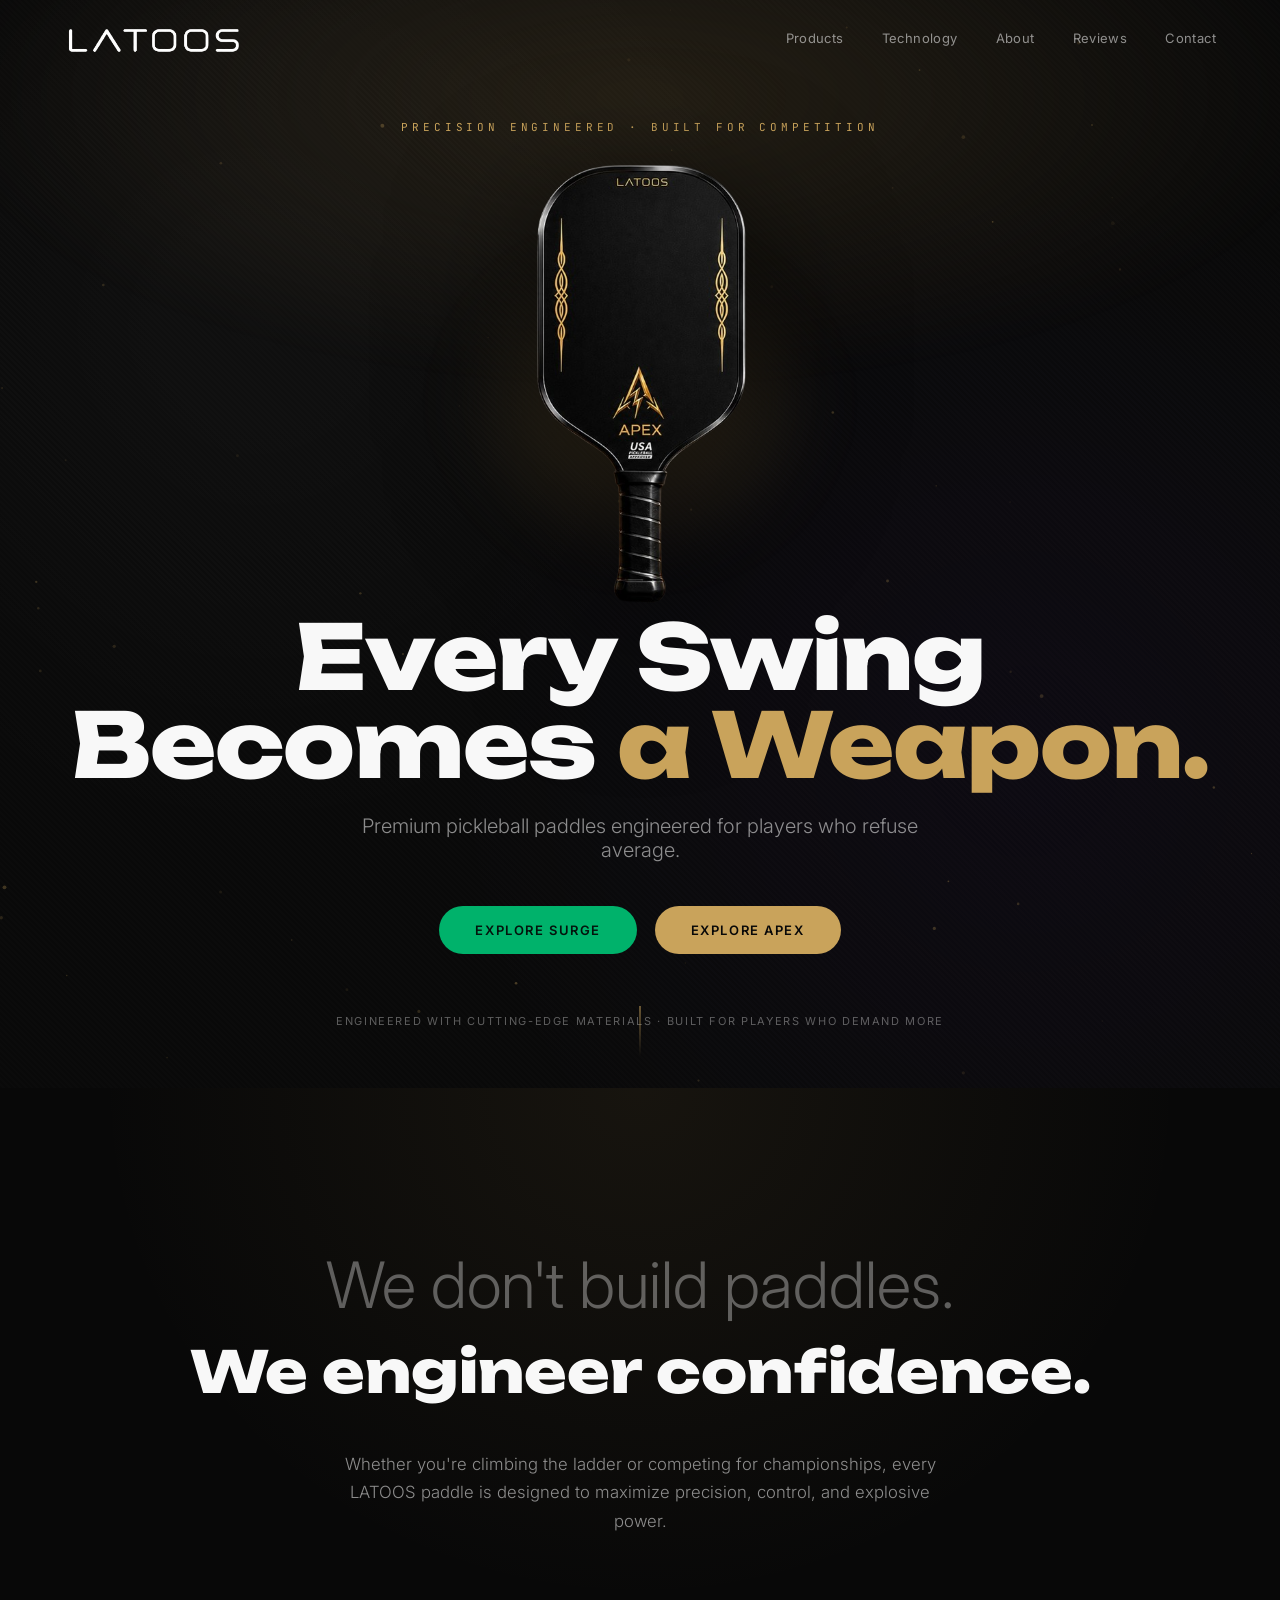
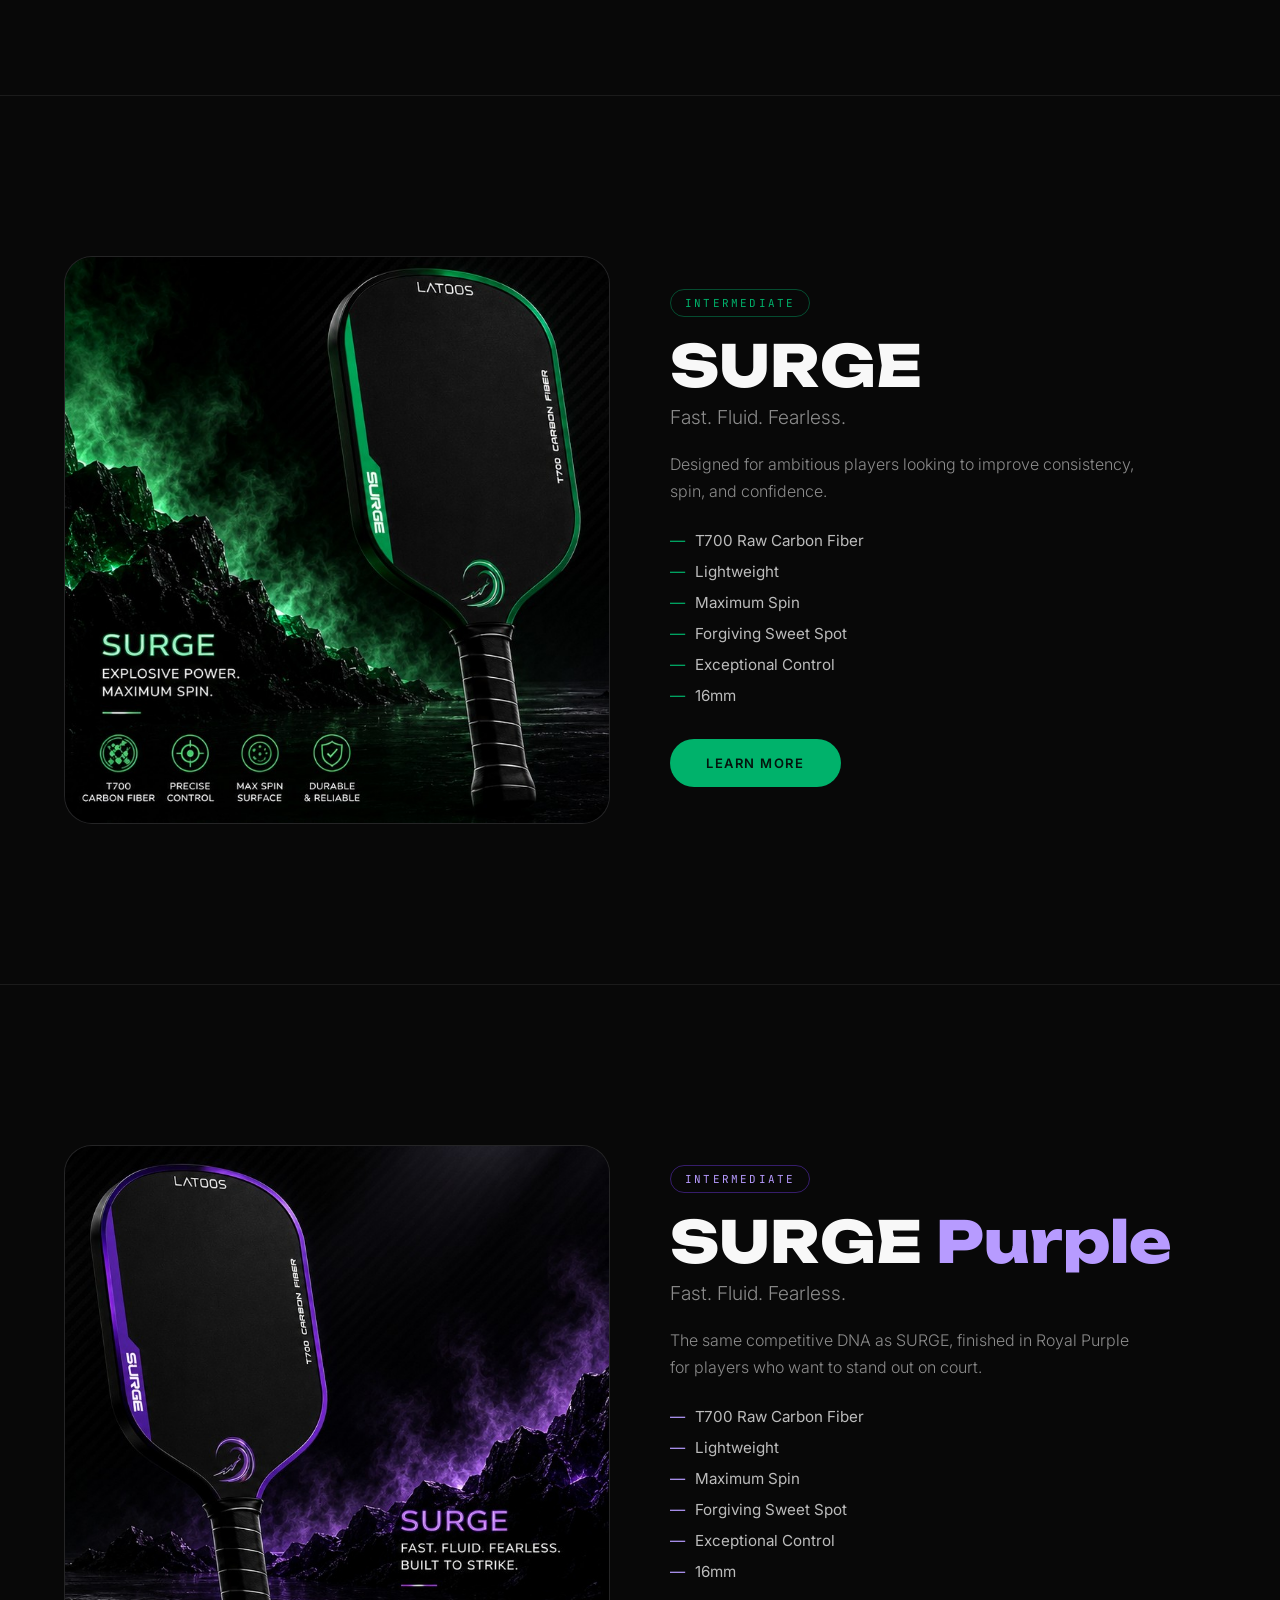
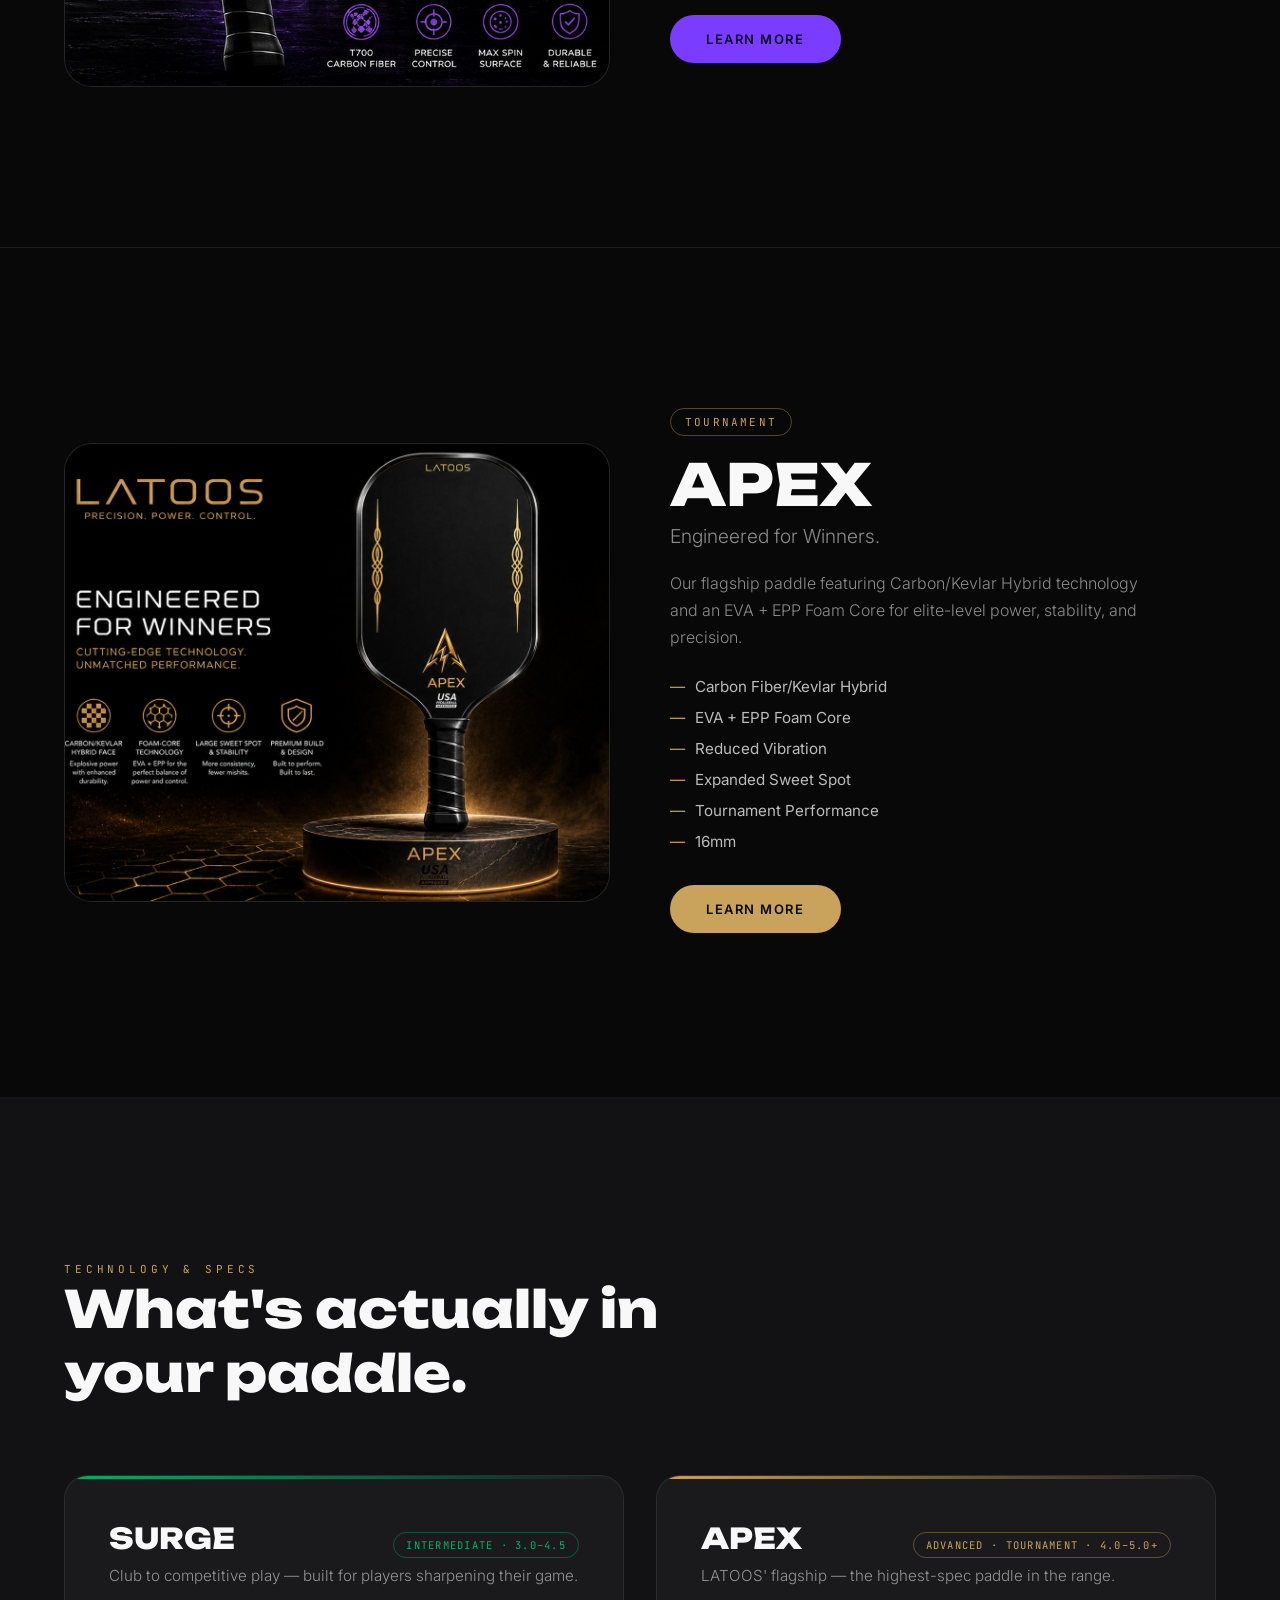
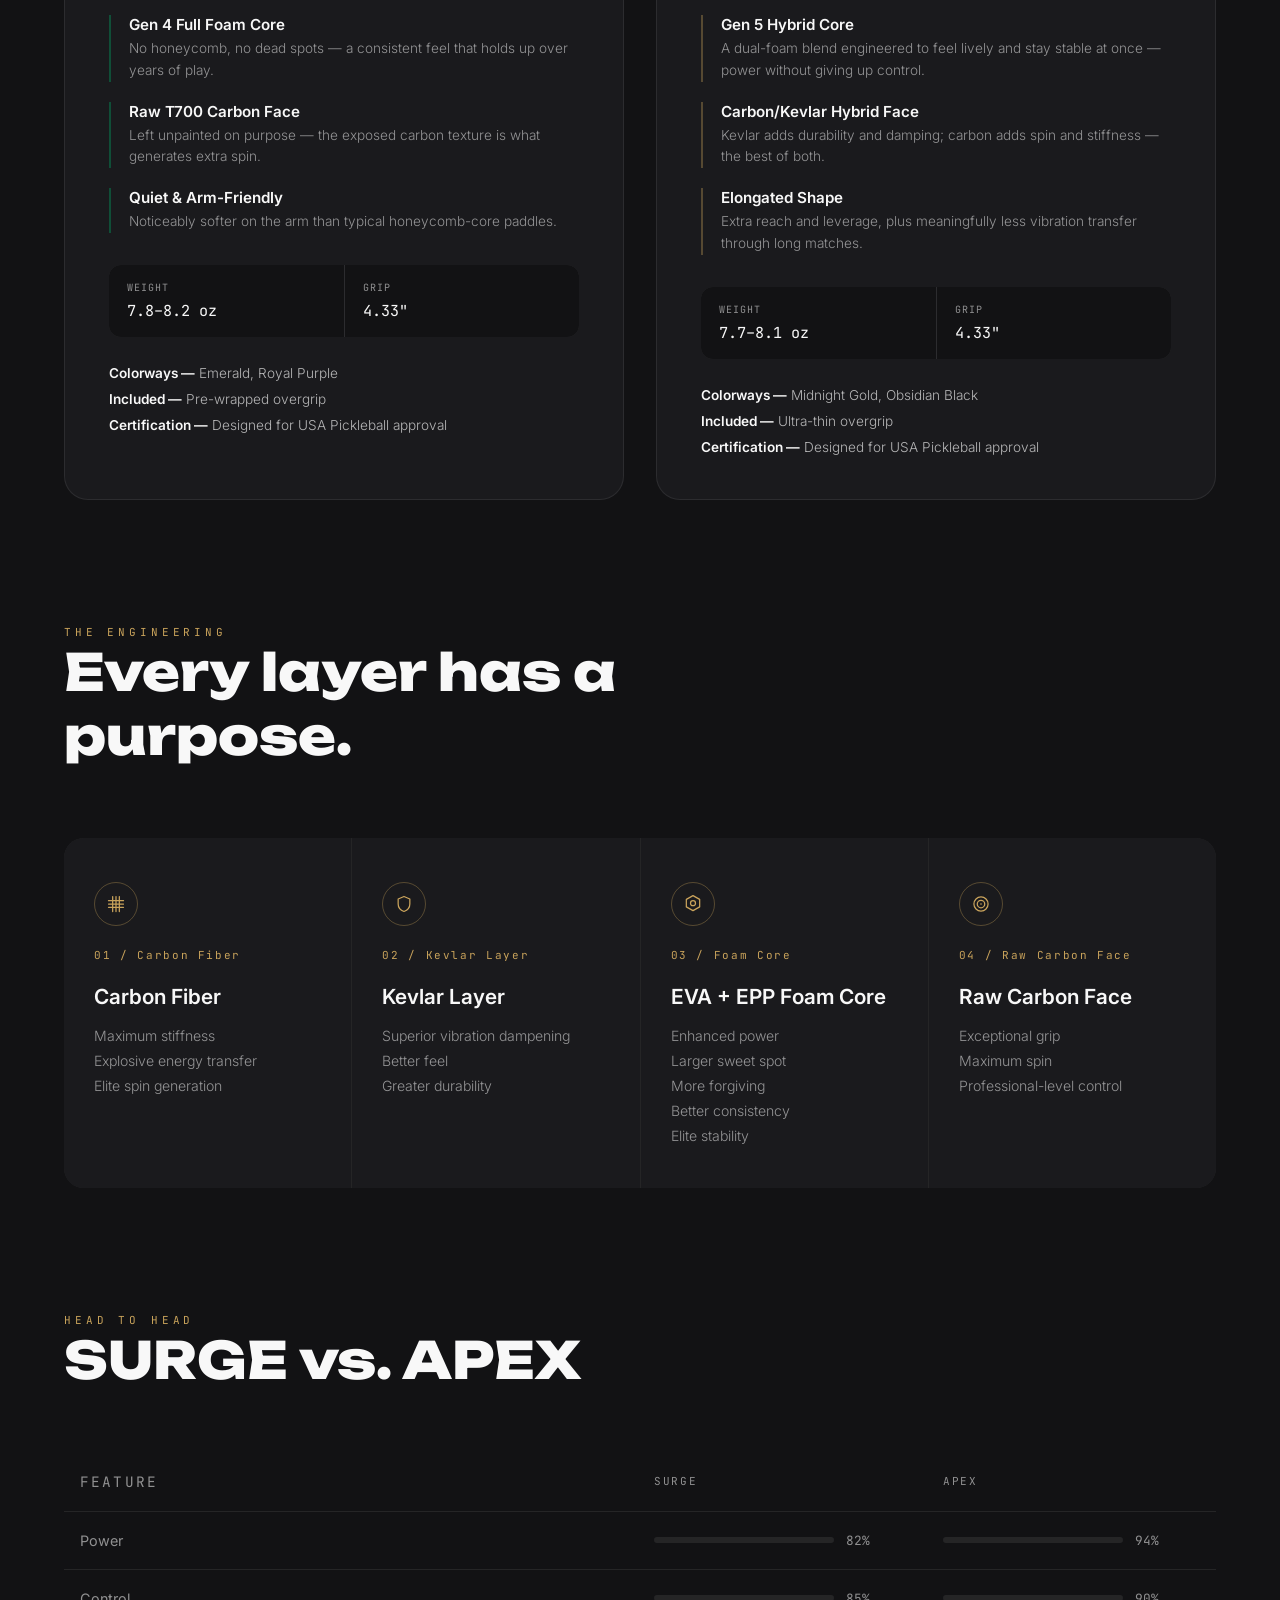
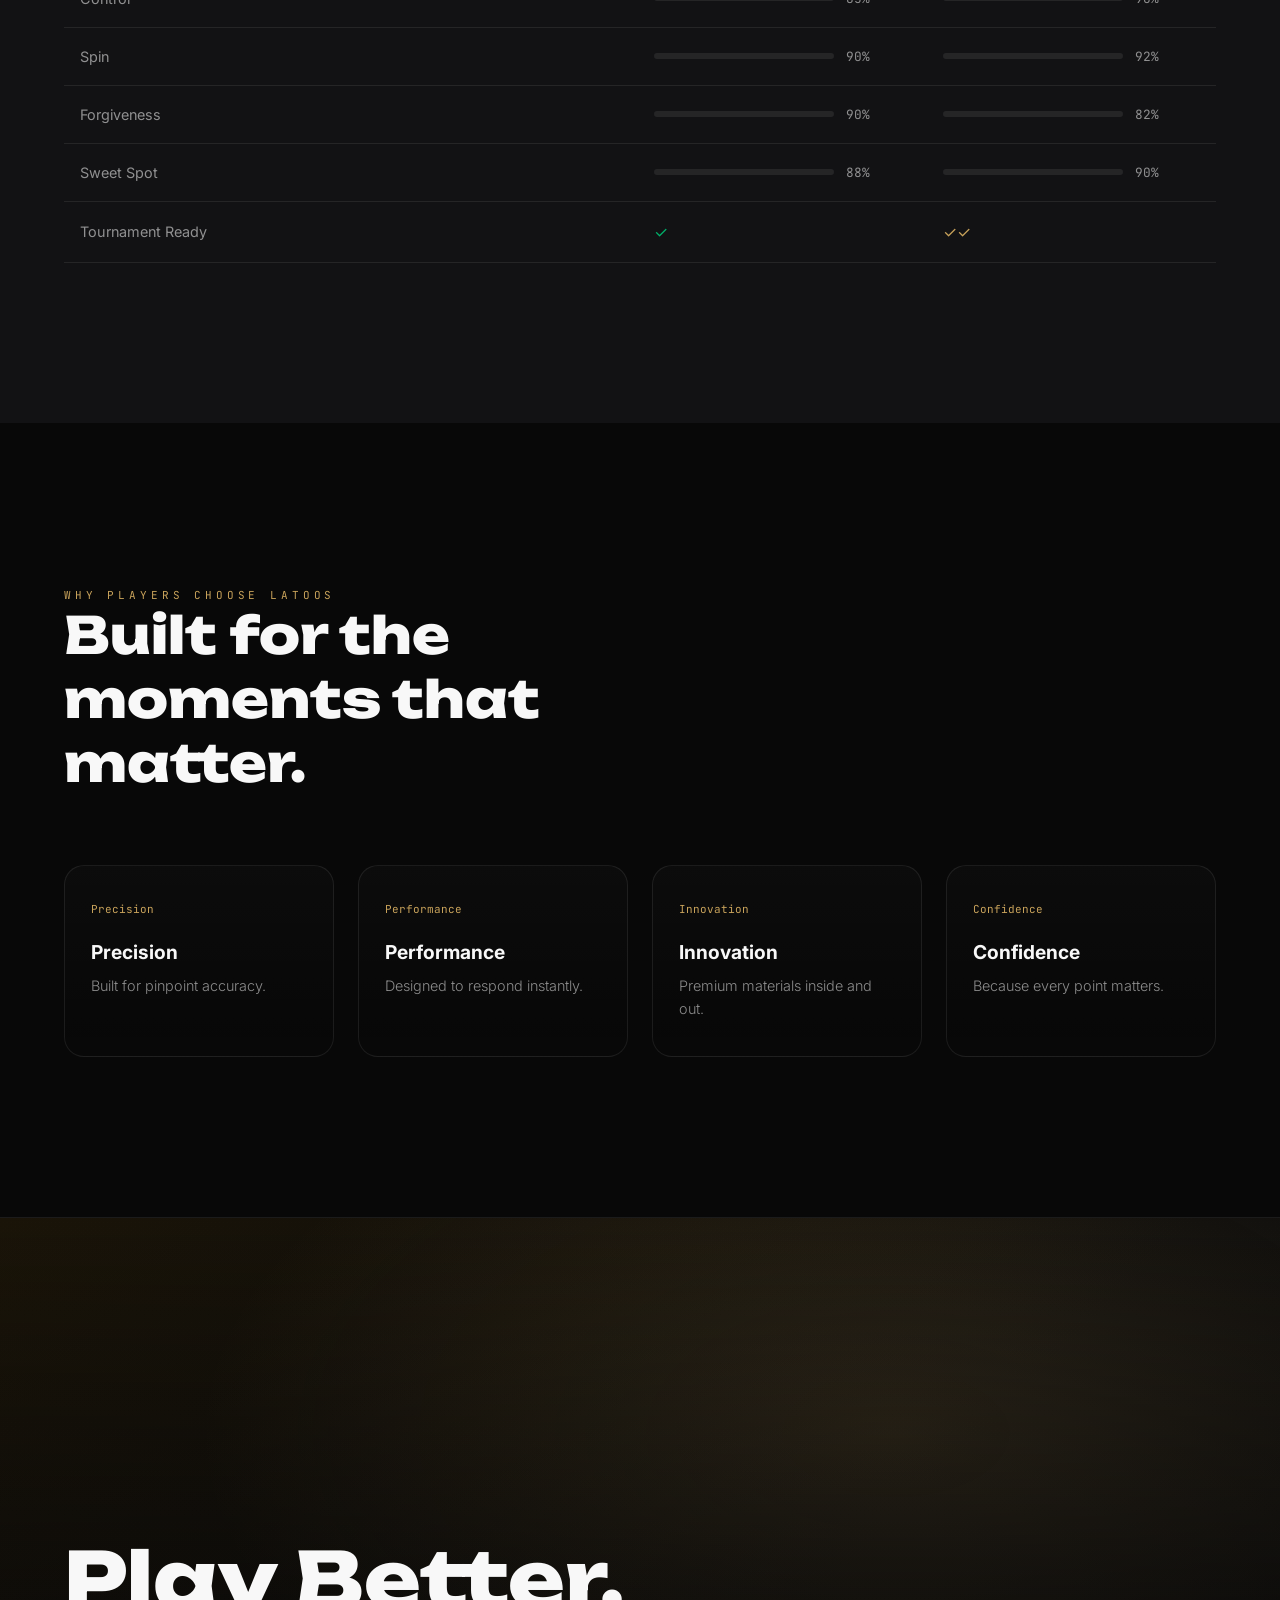
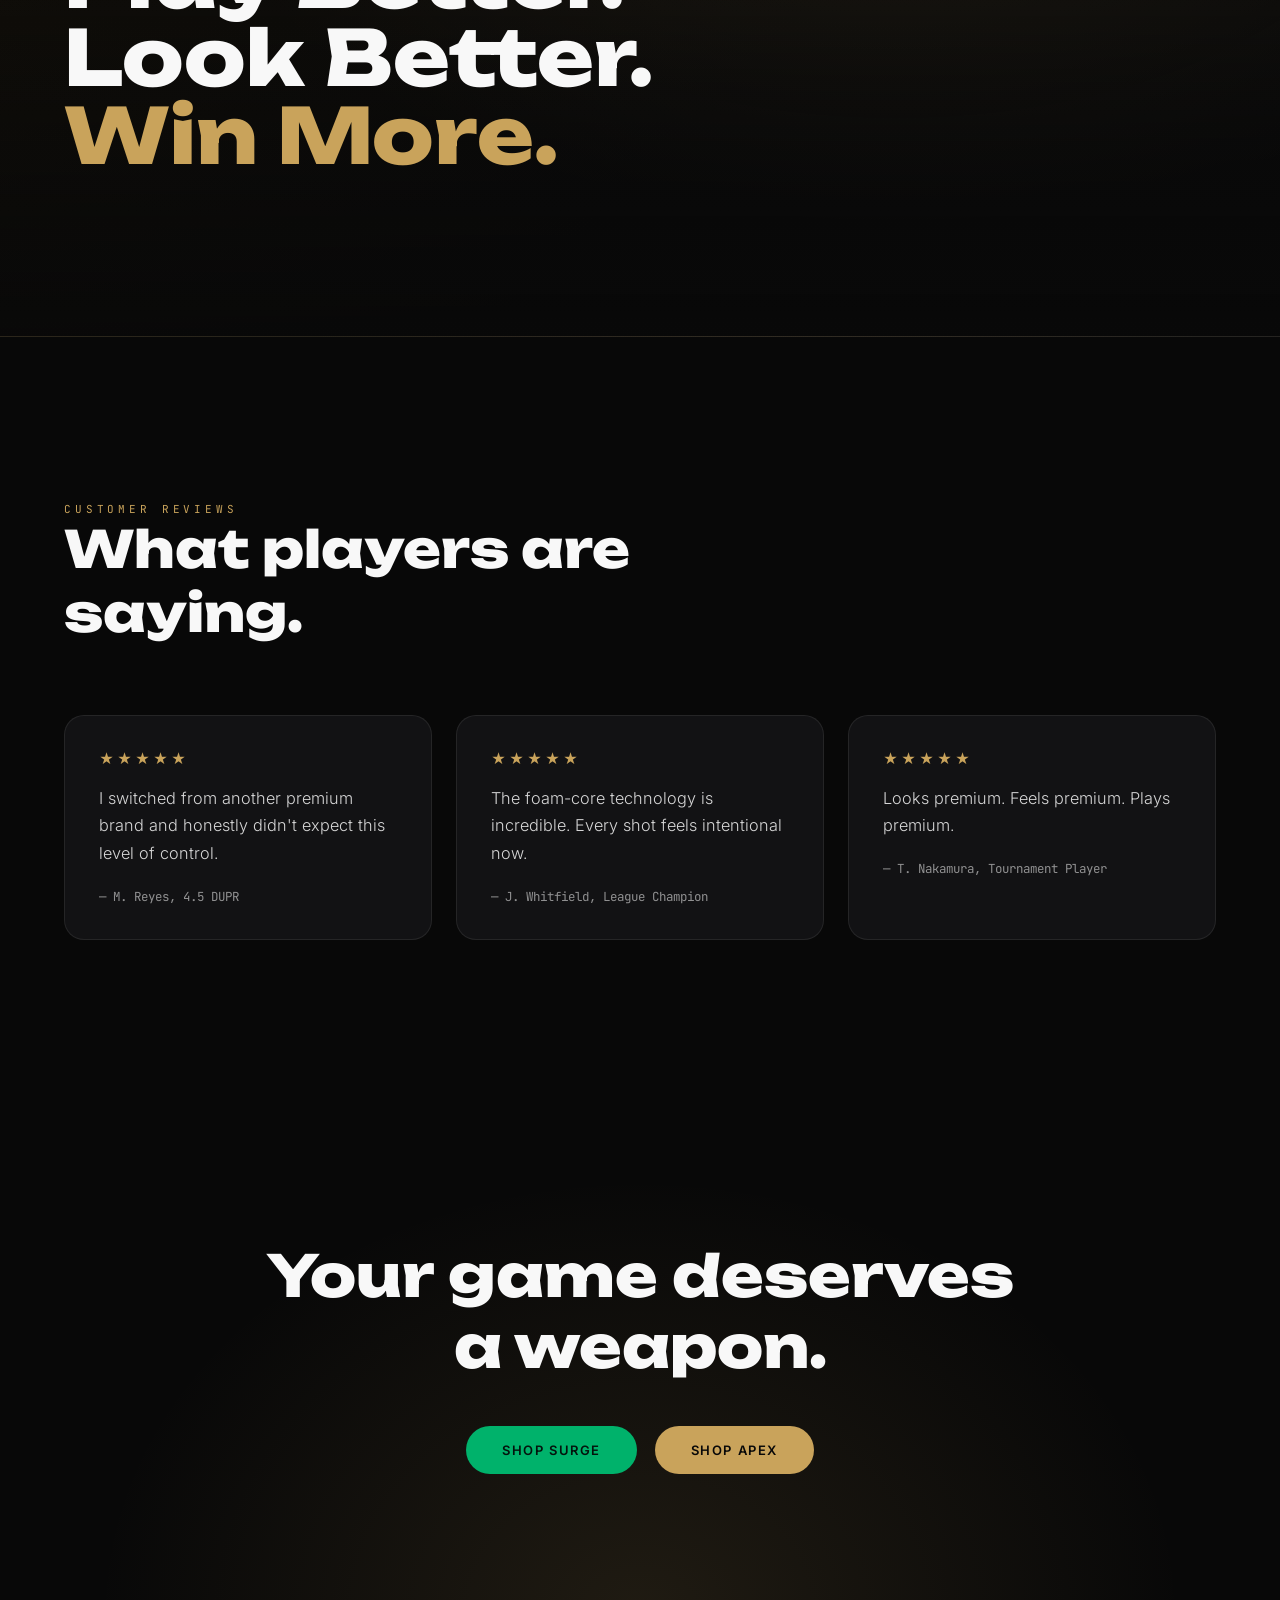
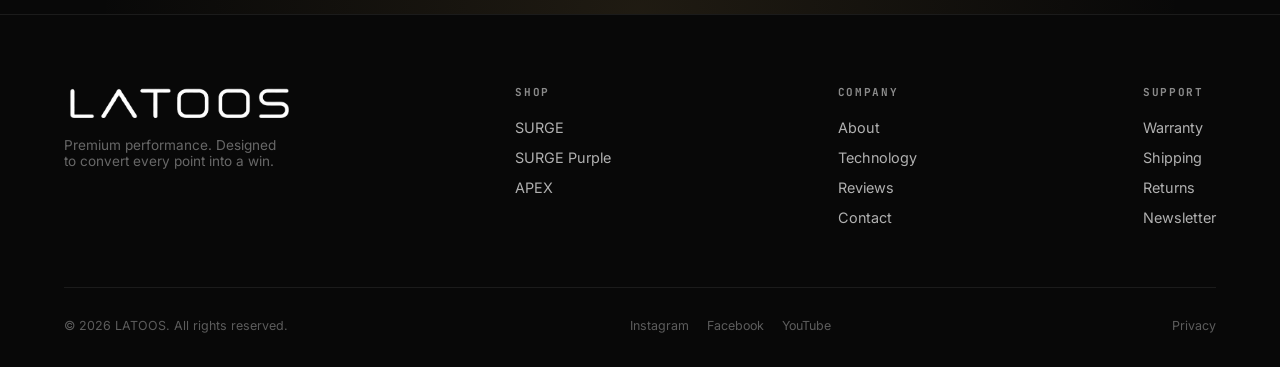
==== commit e317e3bb: "Update size" ====
--- a/index.html
+++ b/index.html
@@ -80,6 +80,7 @@
         <li>Maximum Spin</li>
         <li>Forgiving Sweet Spot</li>
         <li>Exceptional Control</li>
+        <li>16mm</li>
       </ul>
       <a href="#technology" class="btn btn-emerald">Learn More</a>
     </div>
@@ -100,6 +101,7 @@
         <li>Maximum Spin</li>
         <li>Forgiving Sweet Spot</li>
         <li>Exceptional Control</li>
+        <li>16mm</li>
       </ul>
       <a href="#technology" class="btn btn-purple">Learn More</a>
     </div>
@@ -120,6 +122,7 @@
         <li>Reduced Vibration</li>
         <li>Expanded Sweet Spot</li>
         <li>Tournament Performance</li>
+        <li>16mm</li>
       </ul>
       <a href="#technology" class="btn btn-primary">Learn More</a>
     </div>
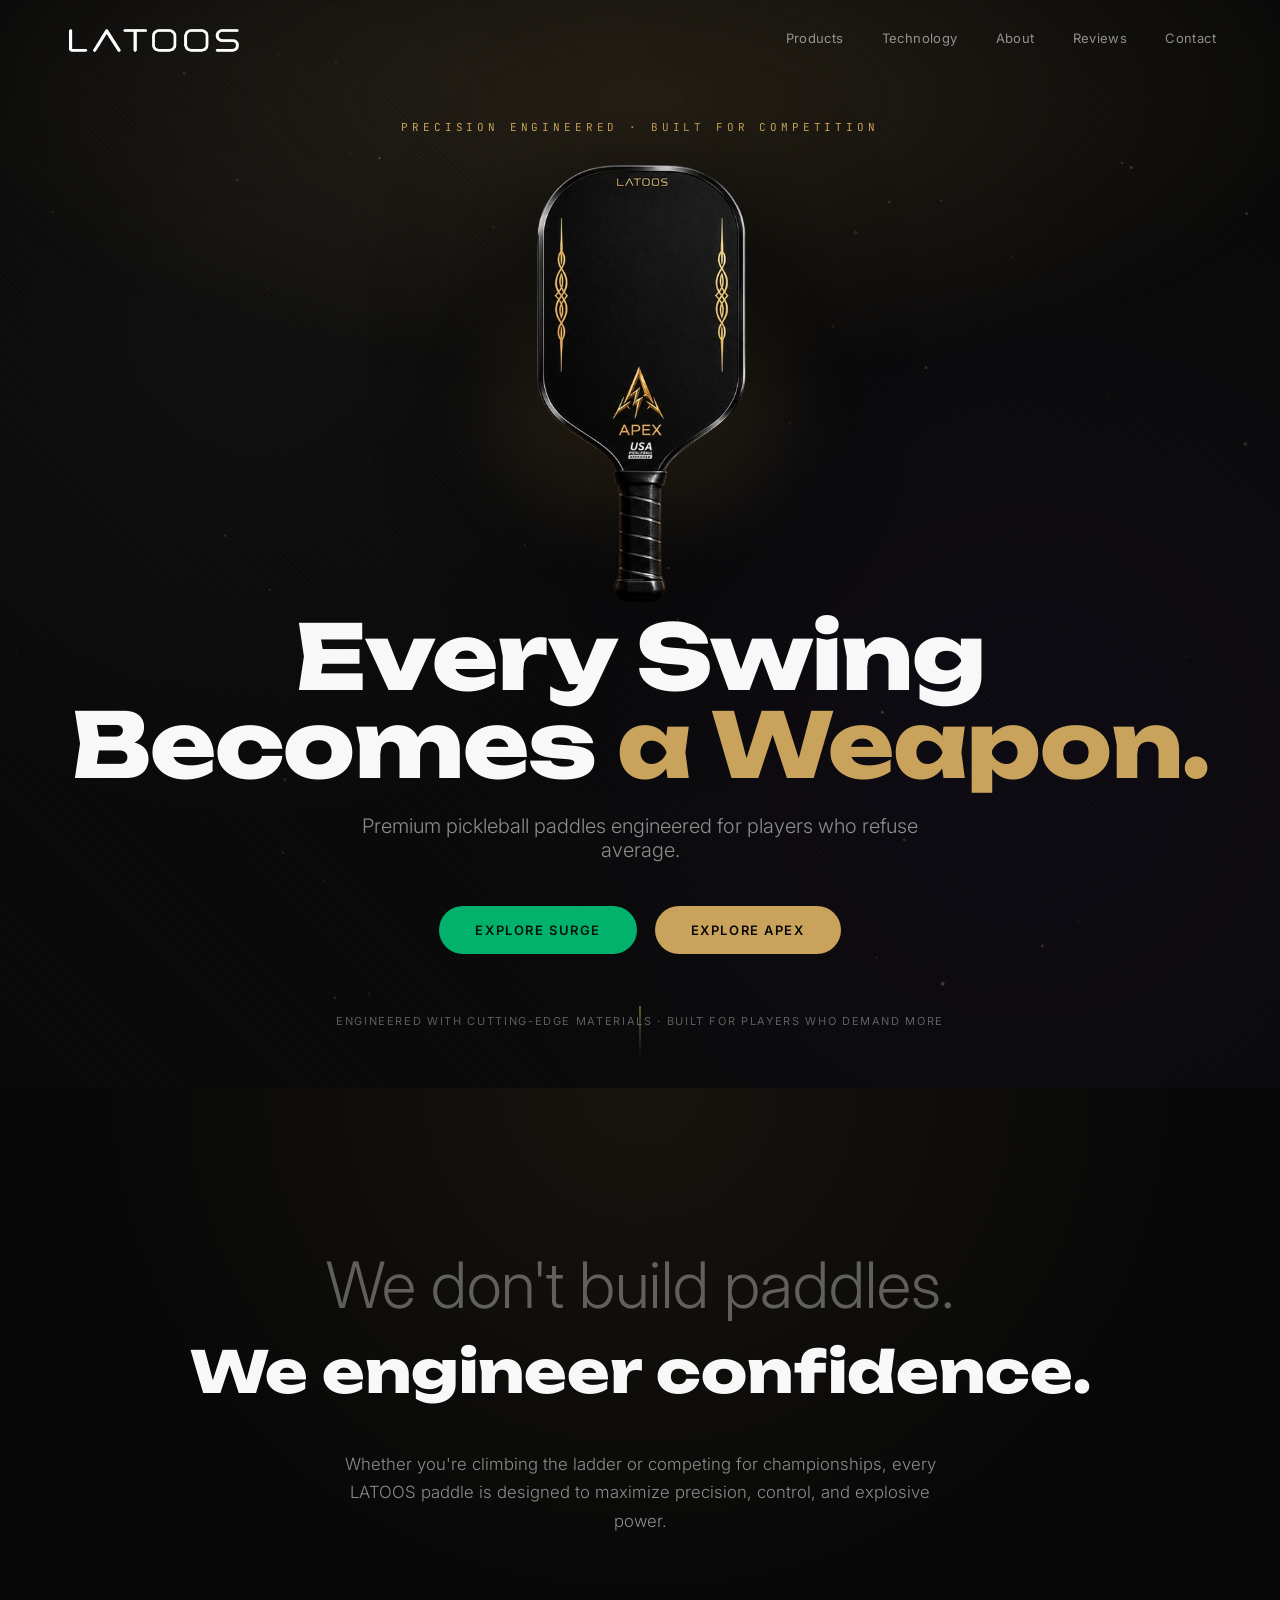
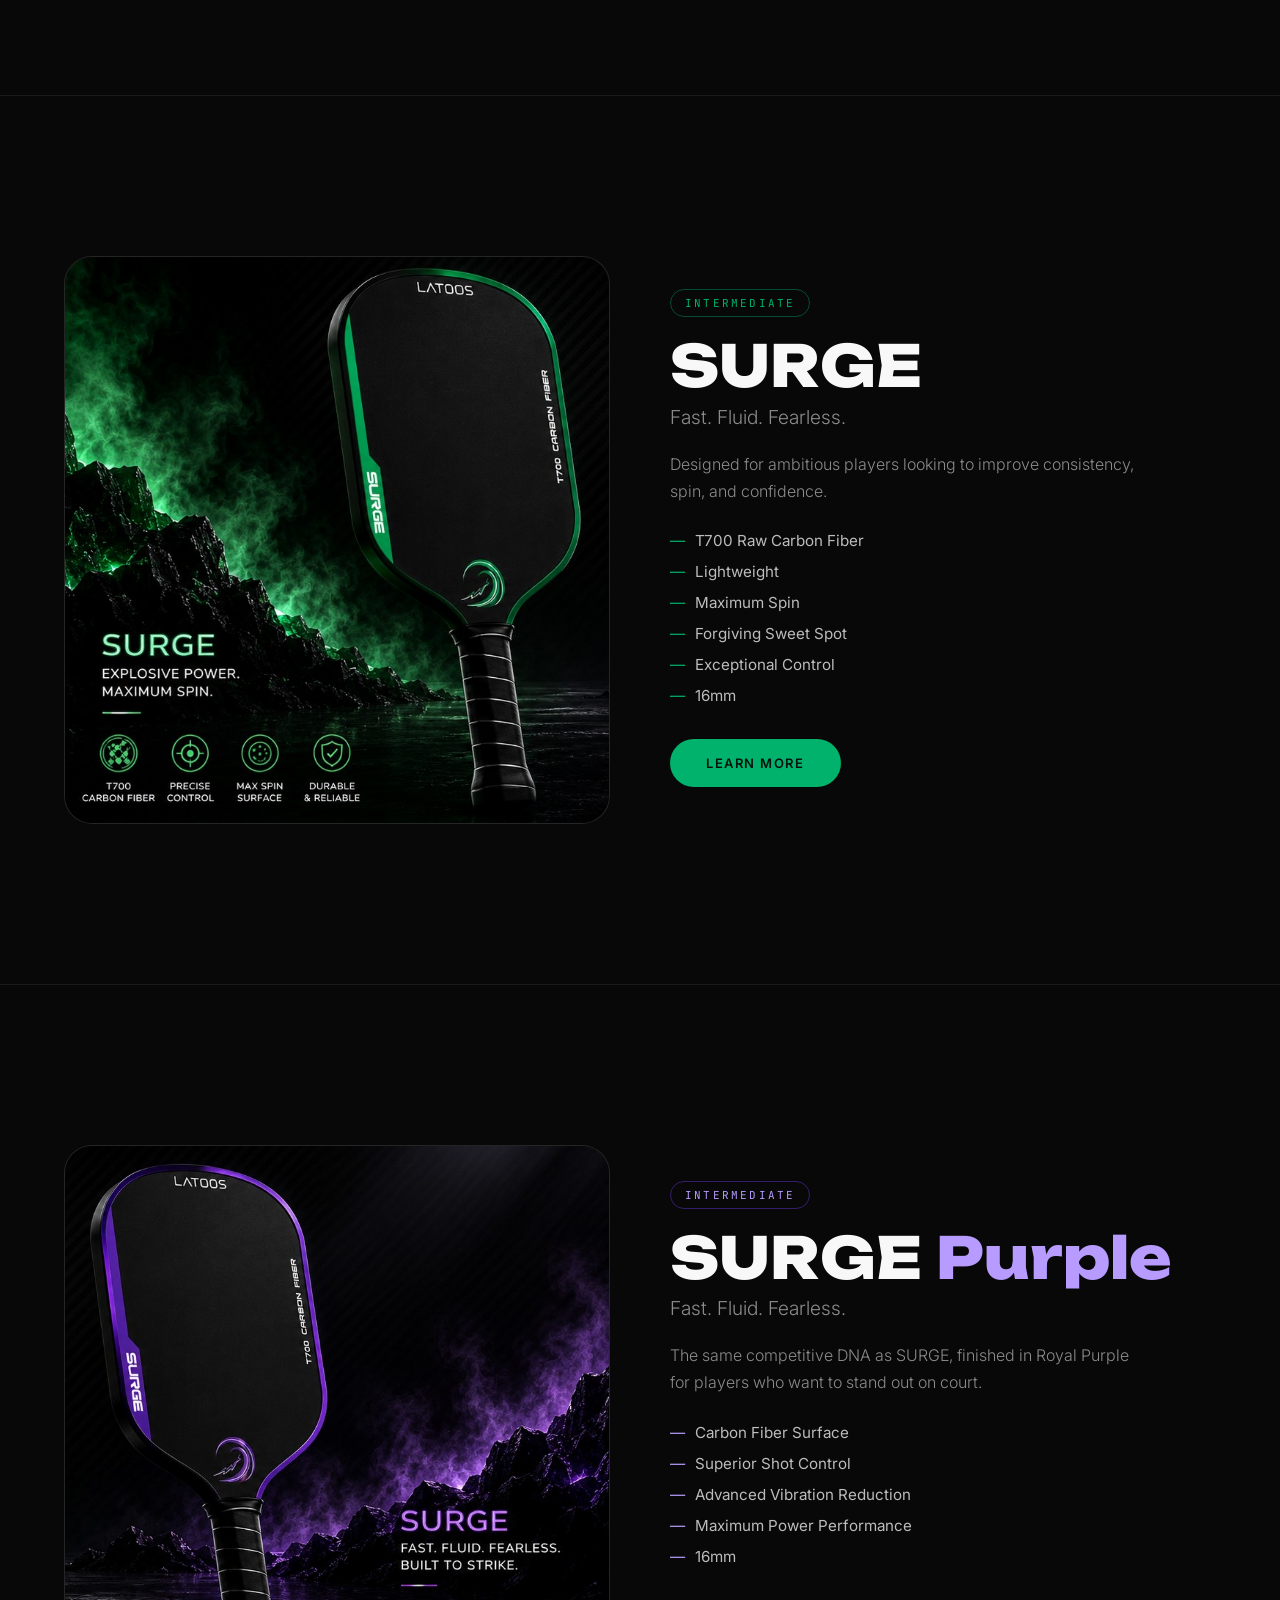
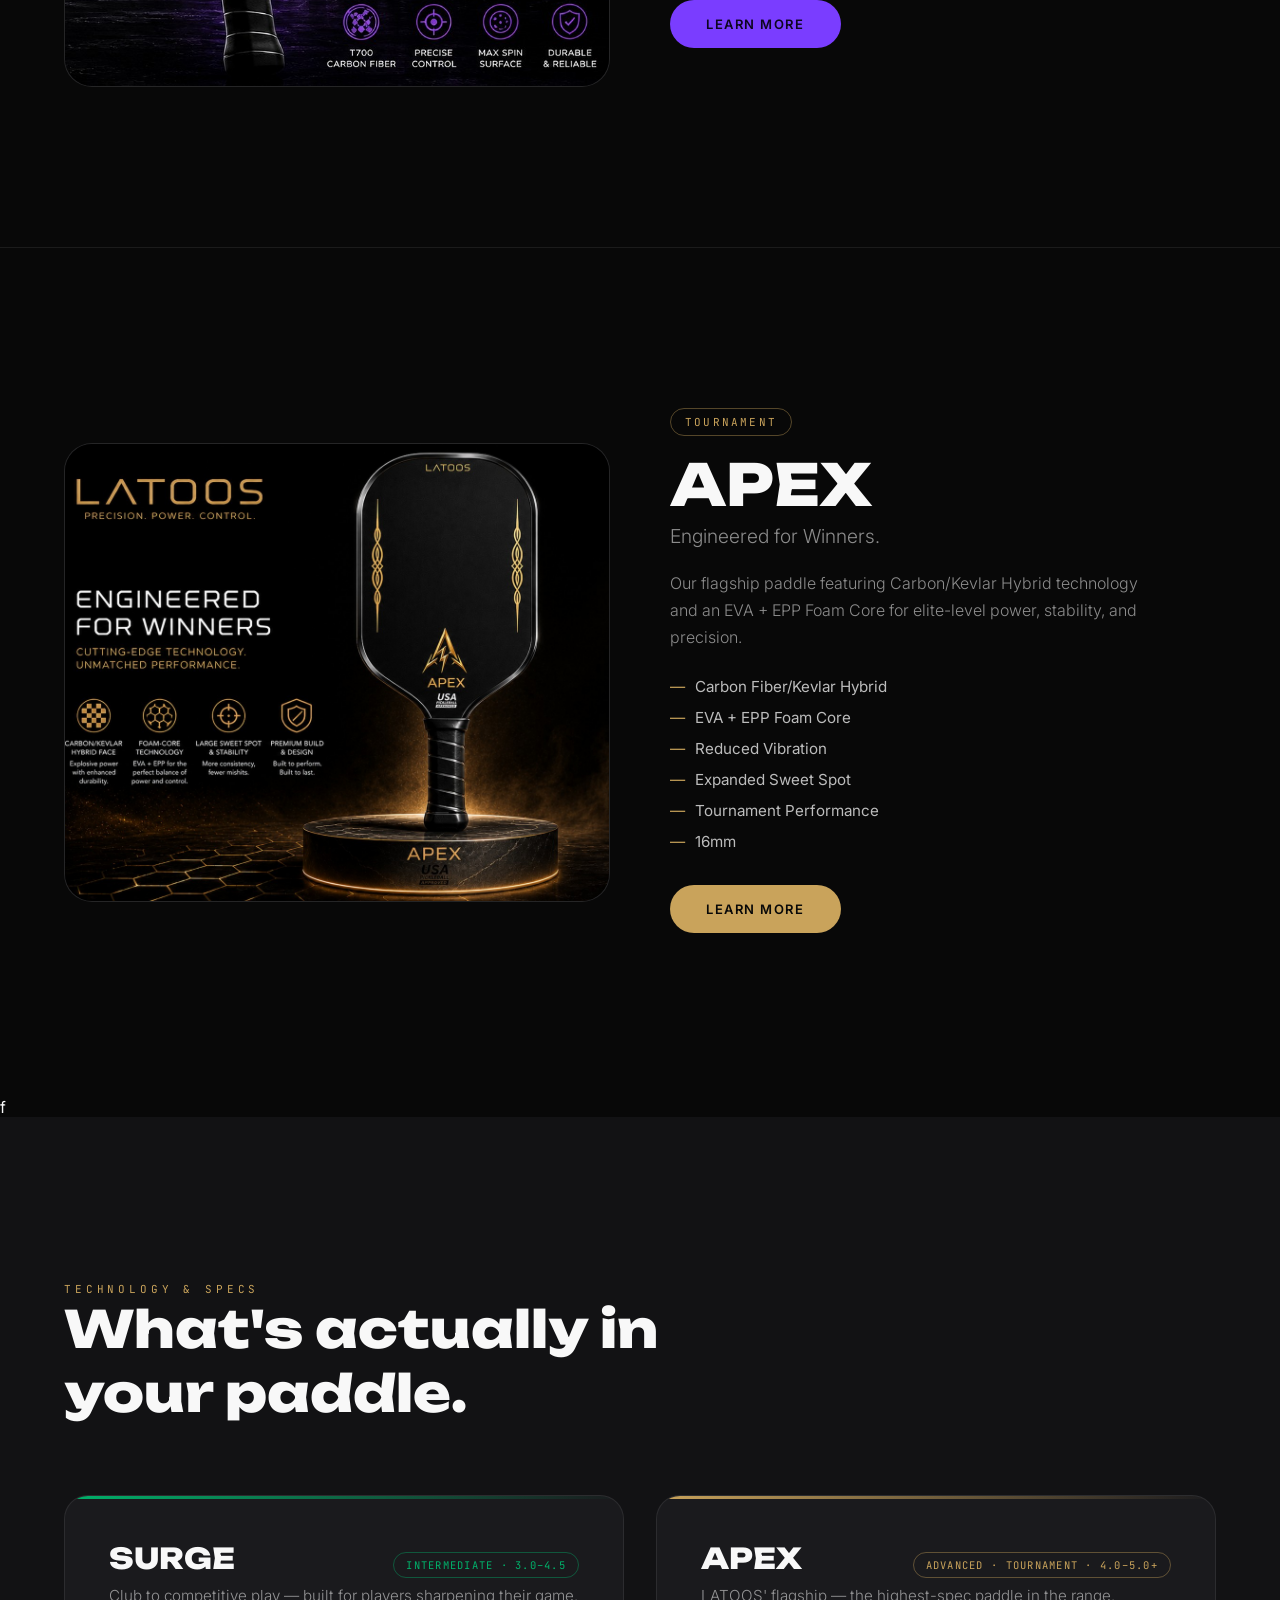
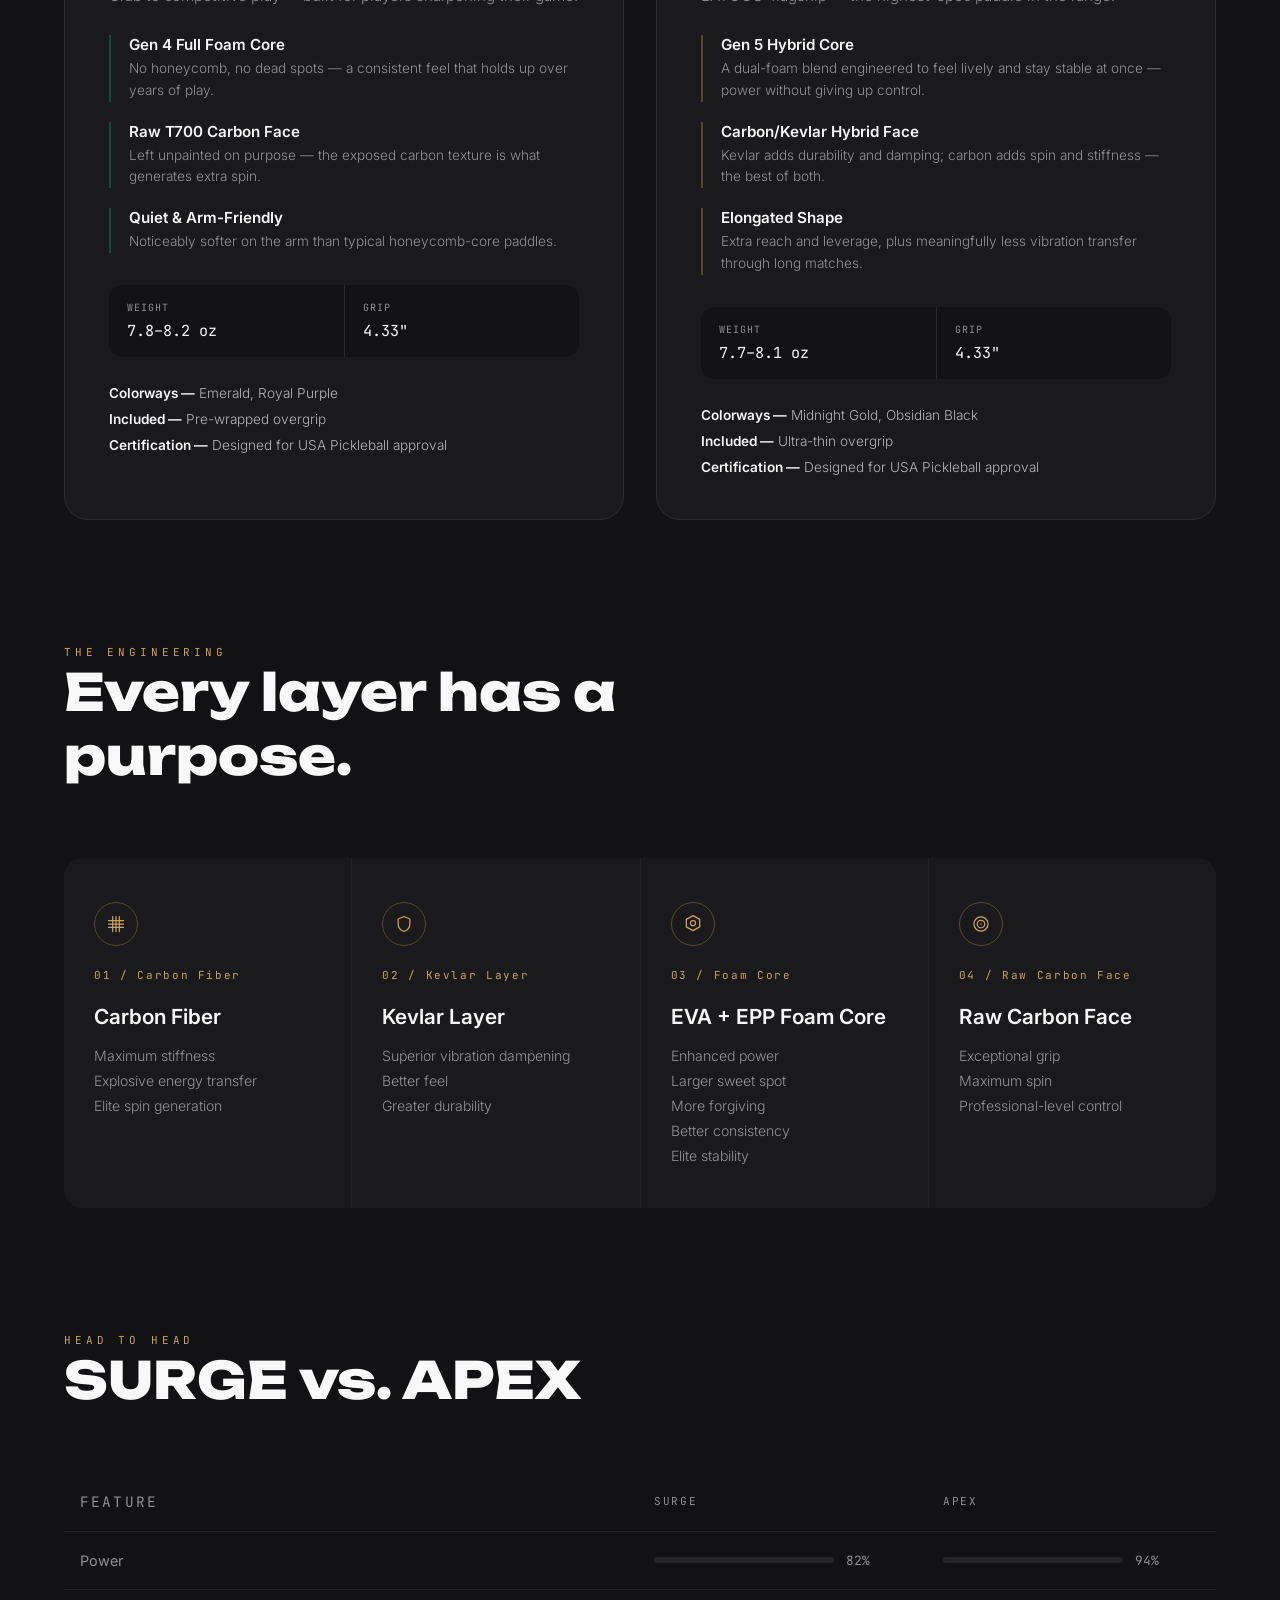
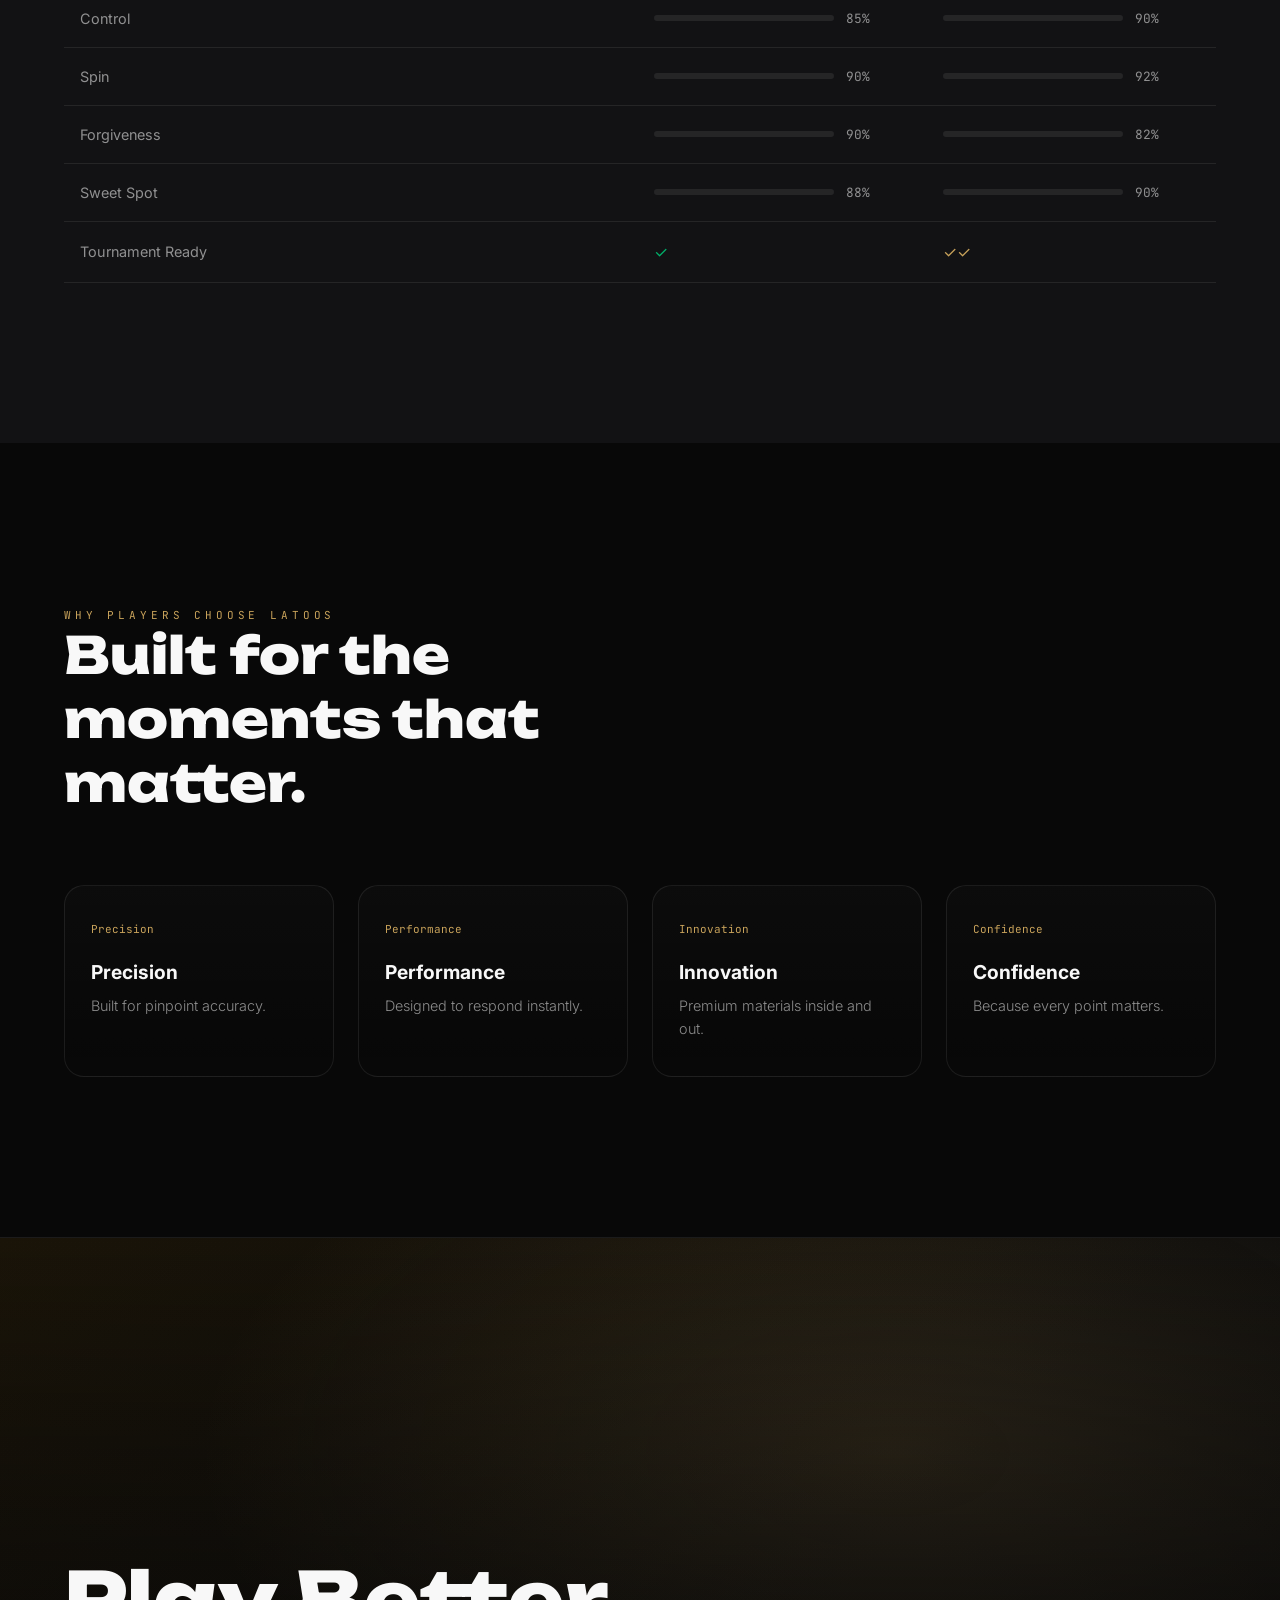
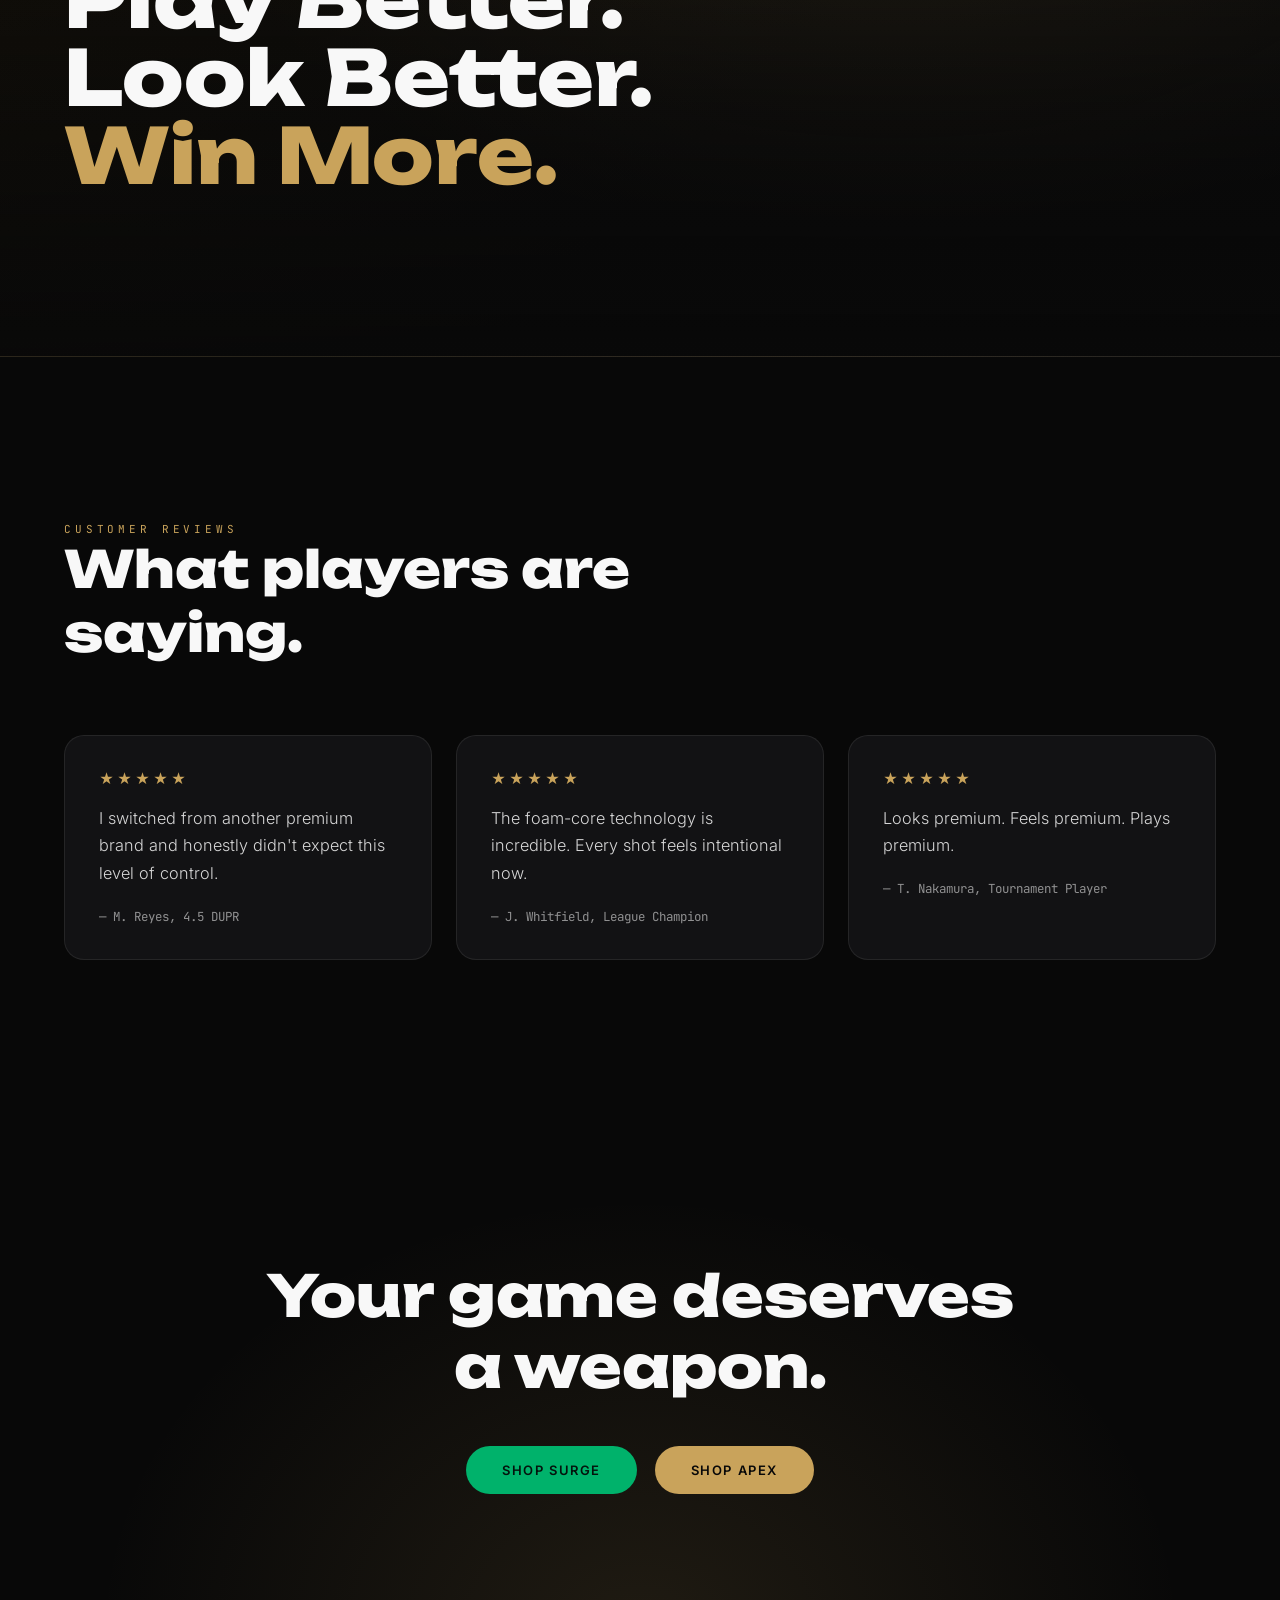
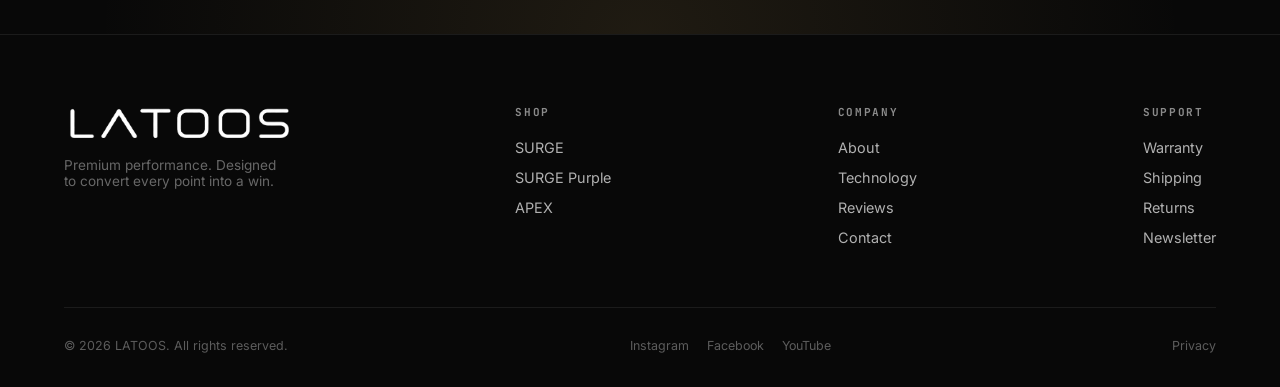
==== commit 35a3a150: "Updates description" ====
--- a/index.html
+++ b/index.html
@@ -96,11 +96,10 @@
       <p class="tagline">Fast. Fluid. Fearless.</p>
       <p class="desc">The same competitive DNA as SURGE, finished in Royal Purple for players who want to stand out on court.</p>
       <ul class="highlights">
-        <li>T700 Raw Carbon Fiber</li>
-        <li>Lightweight</li>
-        <li>Maximum Spin</li>
-        <li>Forgiving Sweet Spot</li>
-        <li>Exceptional Control</li>
+        <li>Carbon Fiber Surface</li>
+        <li>Superior Shot Control</li>
+        <li>Advanced Vibration Reduction</li>
+        <li>Maximum Power Performance</li>
         <li>16mm</li>
       </ul>
       <a href="#technology" class="btn btn-purple">Learn More</a>
@@ -127,7 +126,7 @@
       <a href="#technology" class="btn btn-primary">Learn More</a>
     </div>
   </section>
-
+f
   </div>
 
   <!-- TECHNOLOGY -->
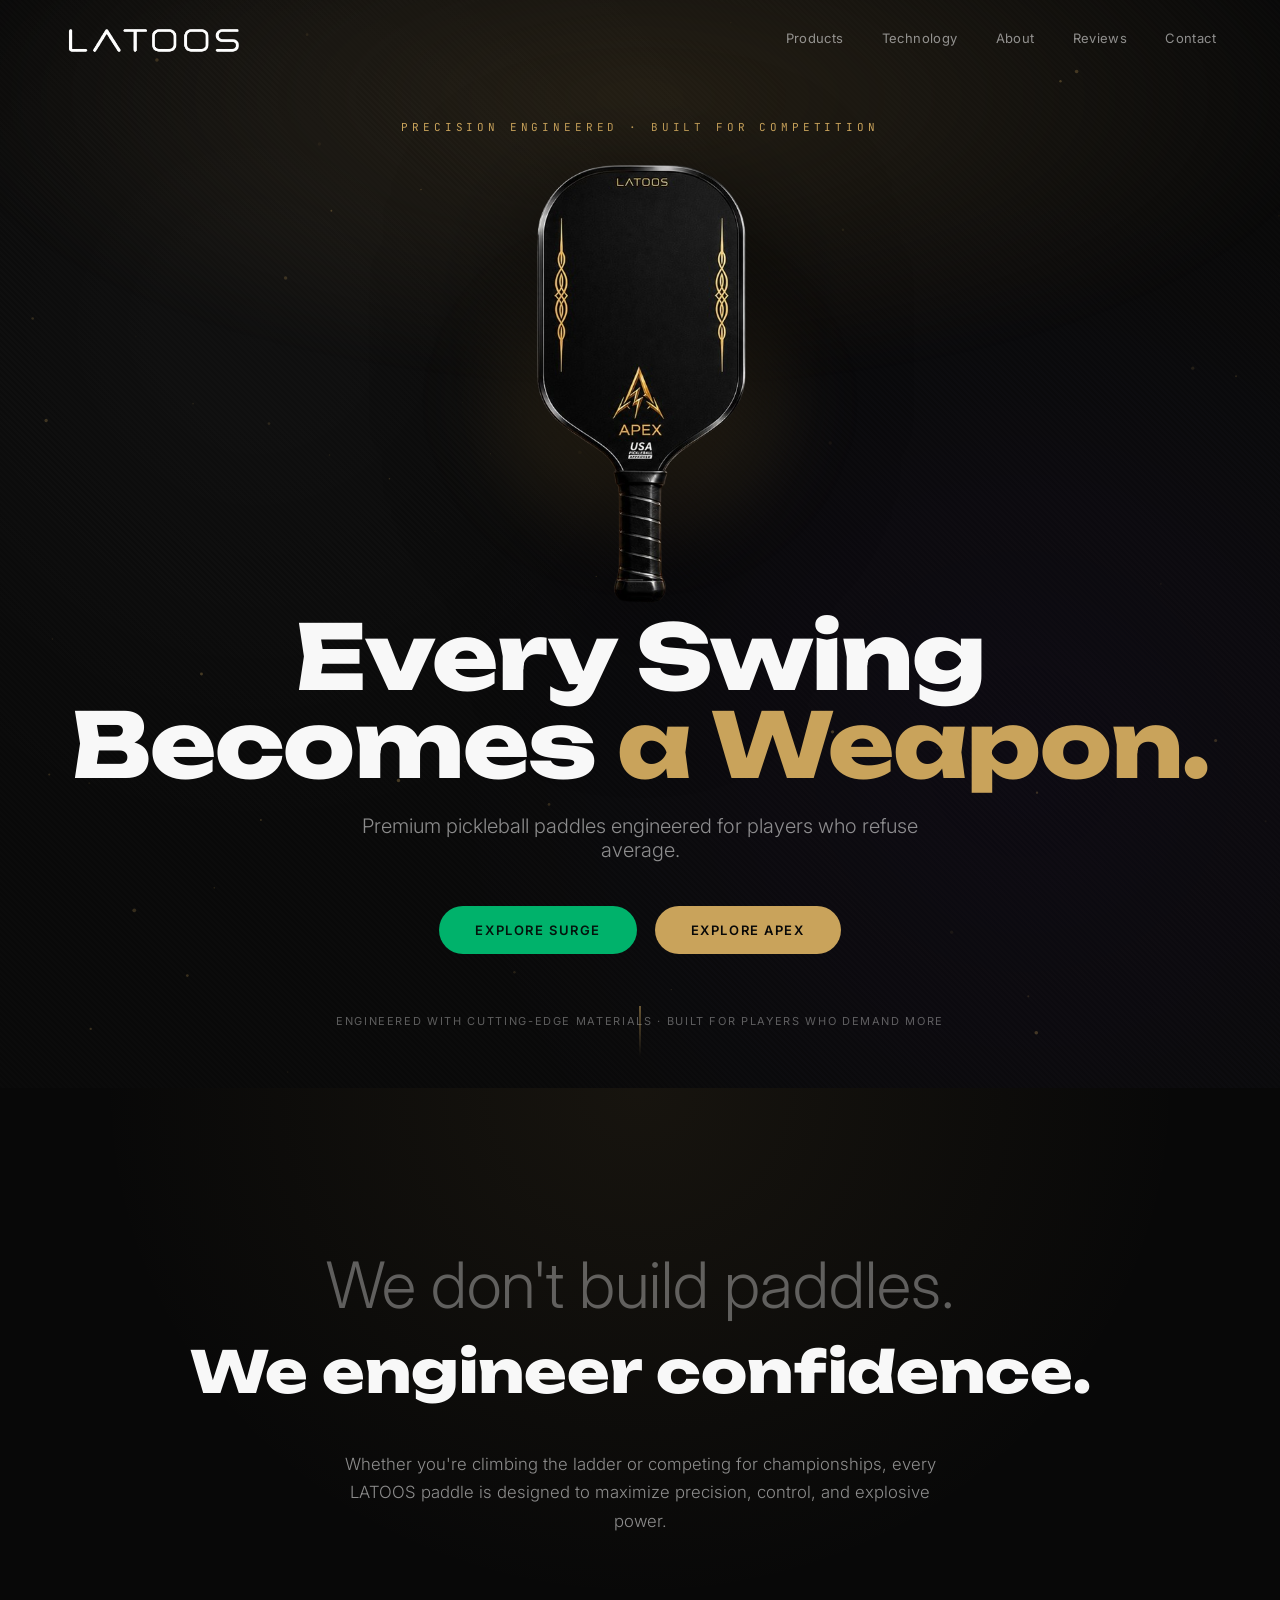
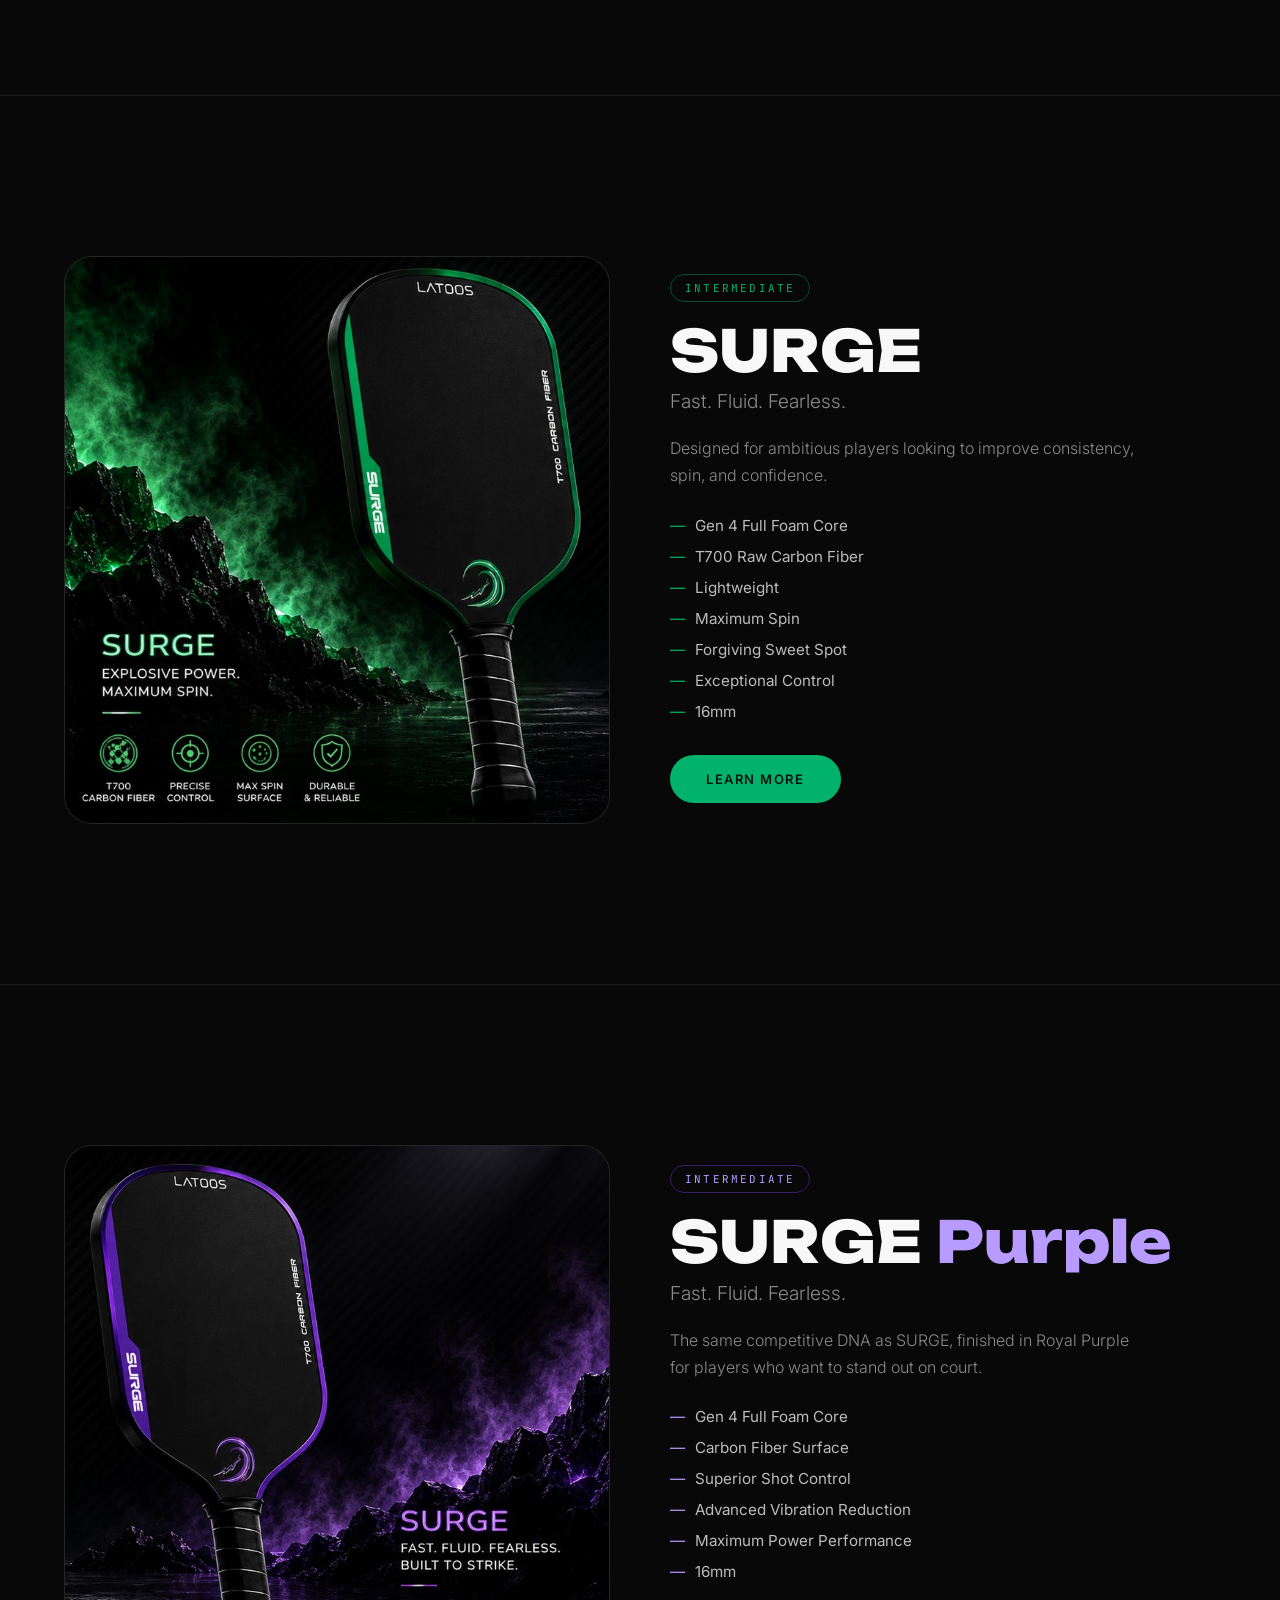
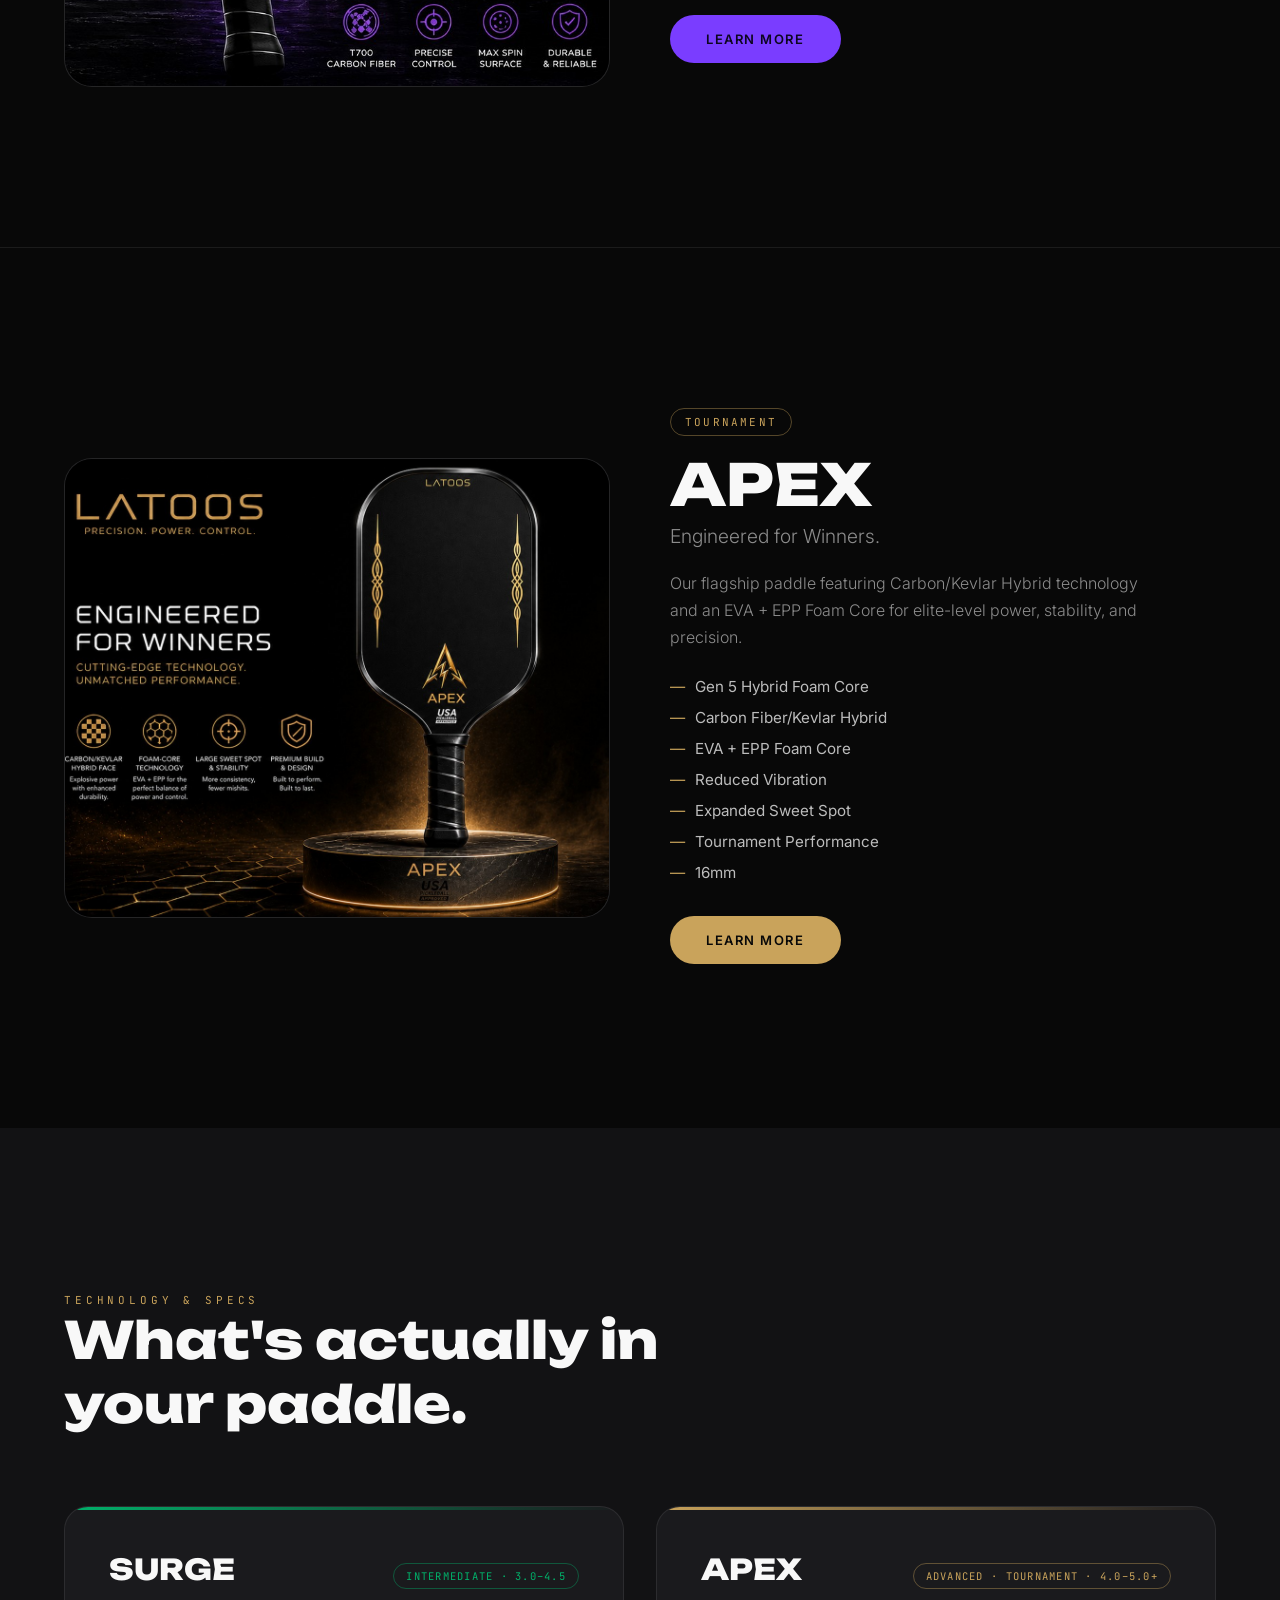
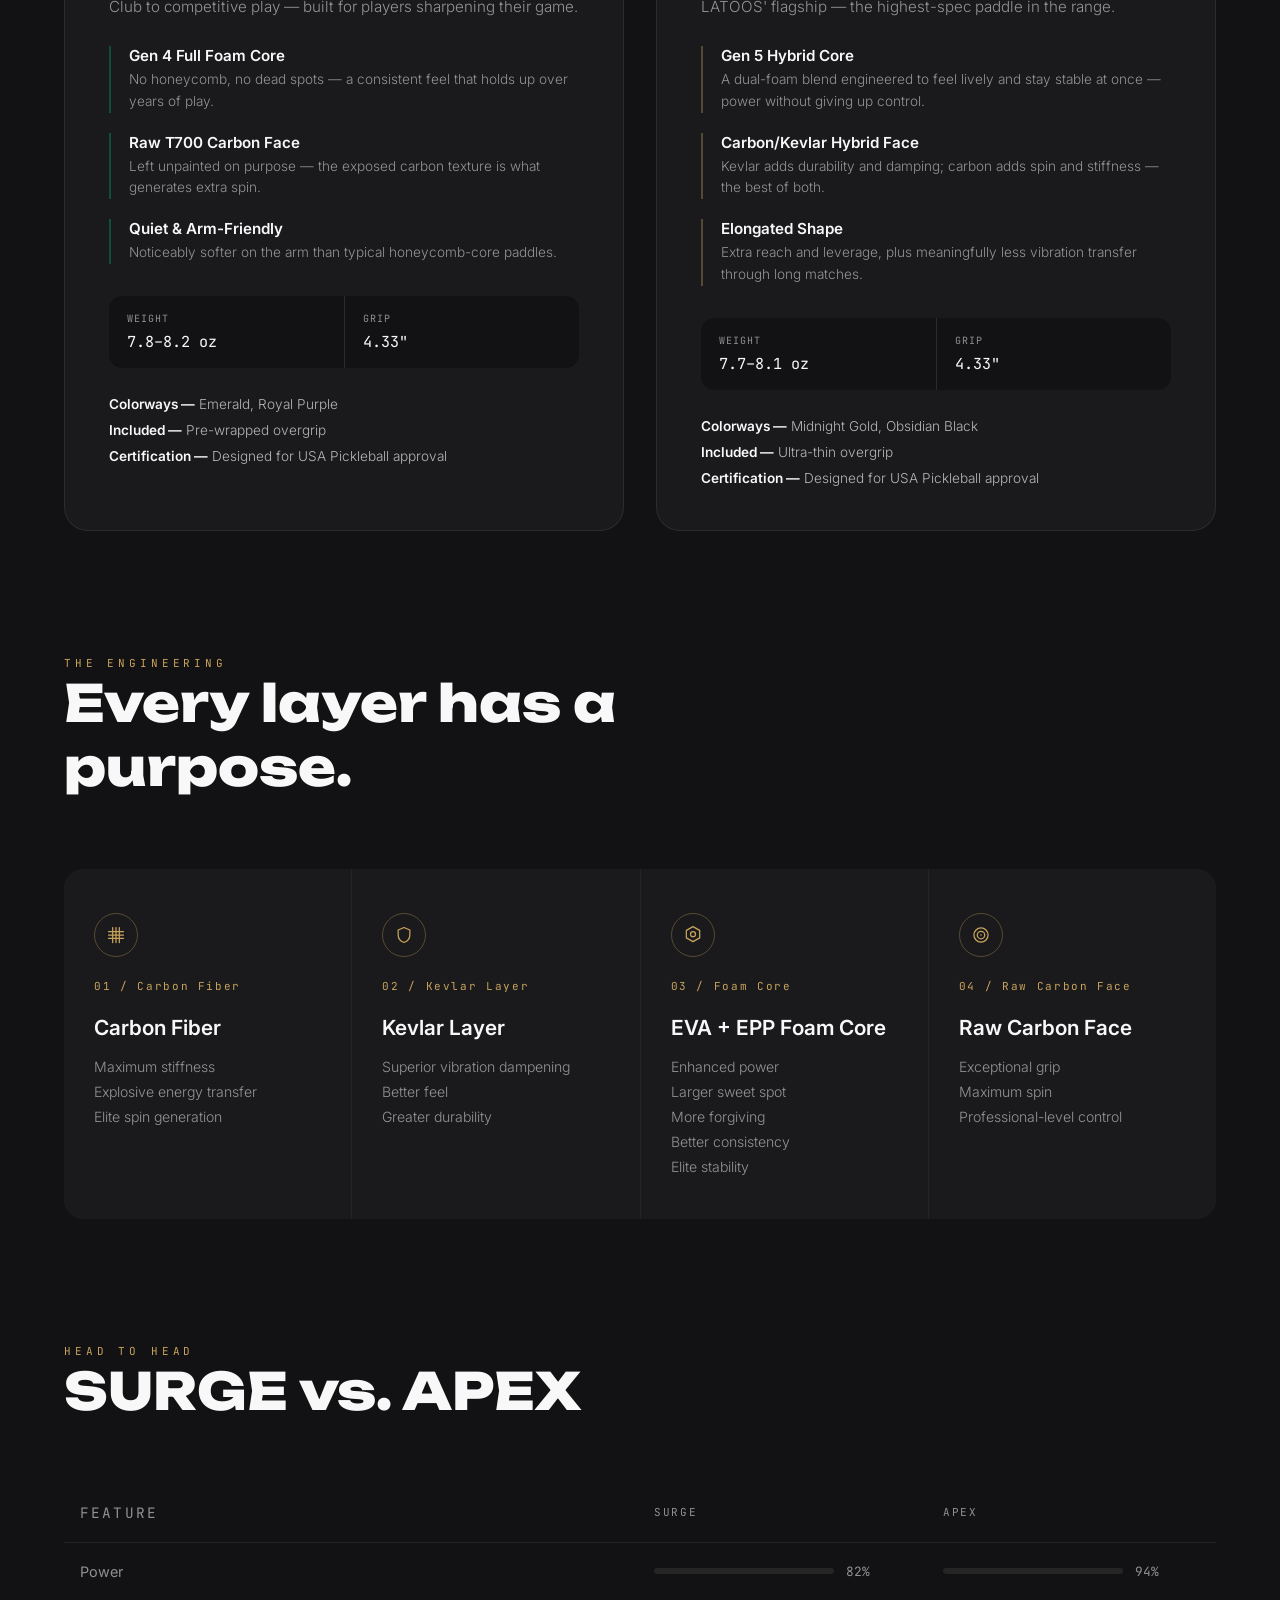
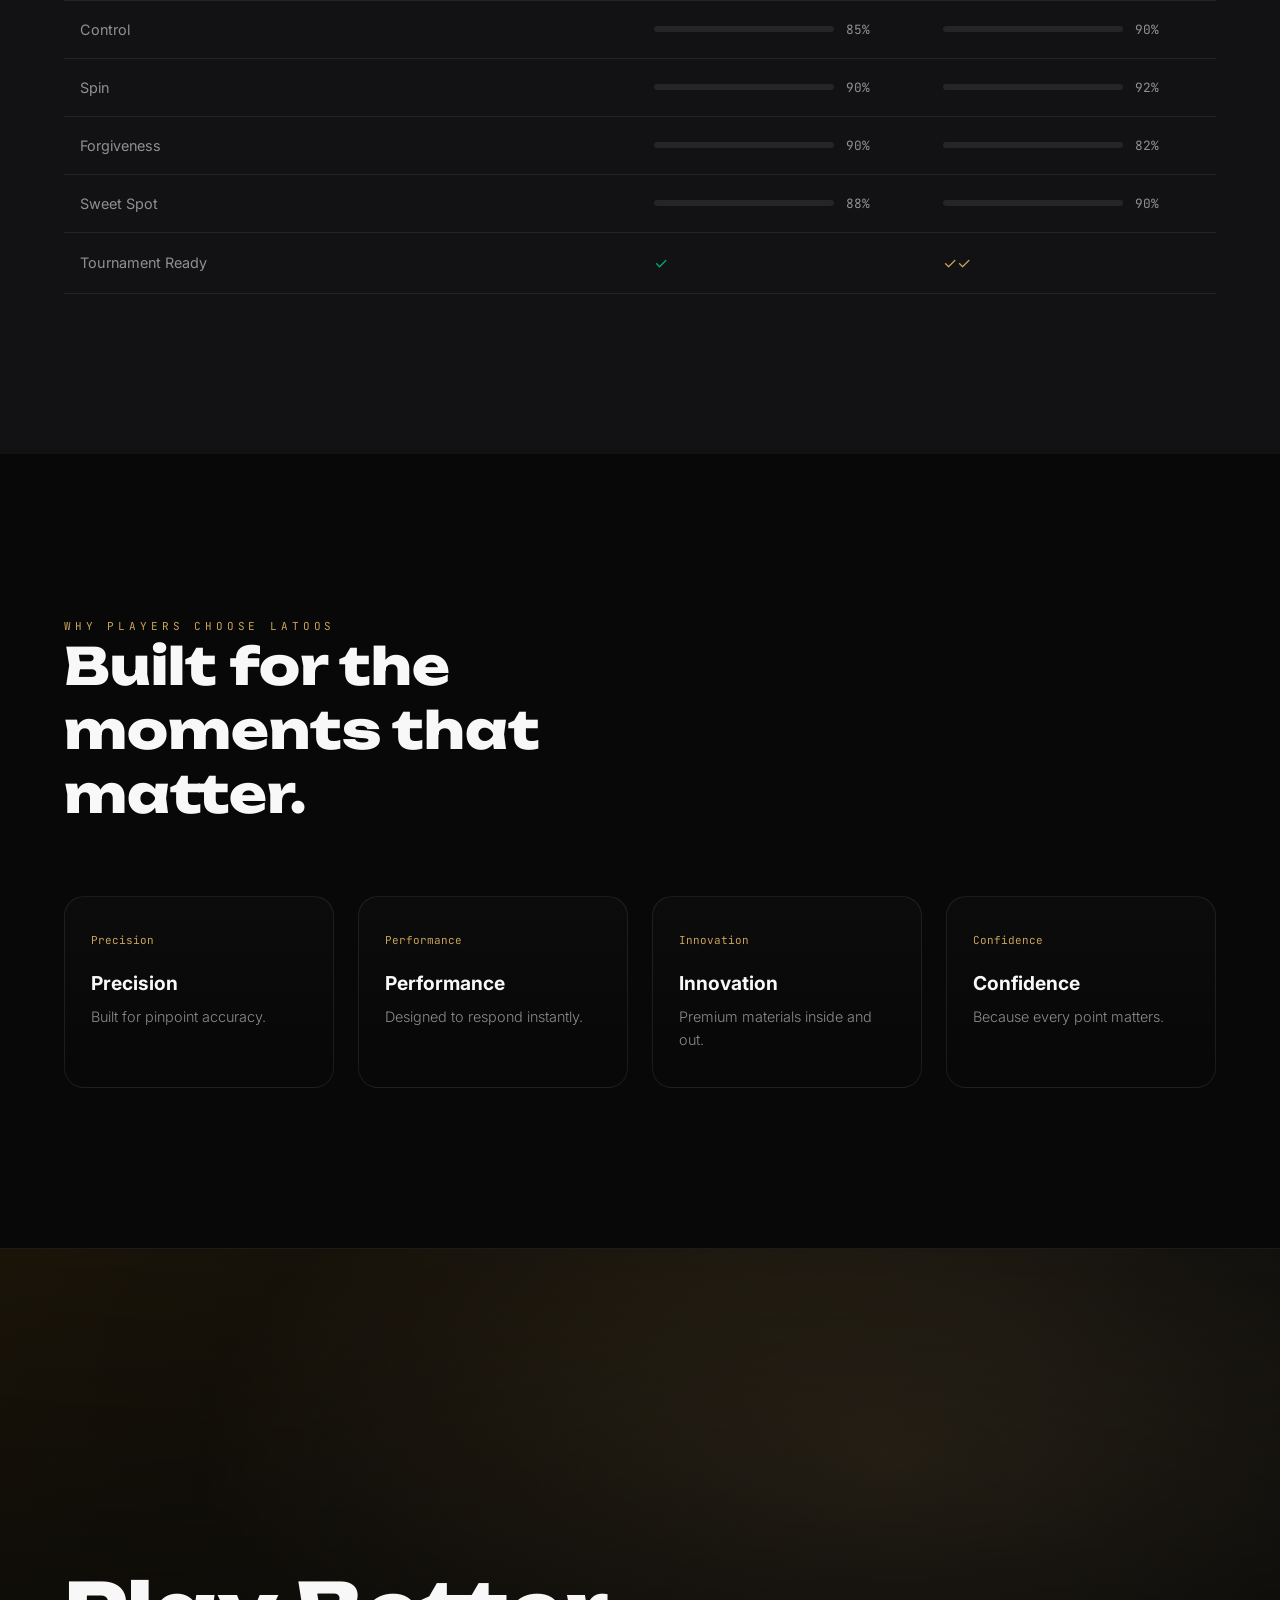
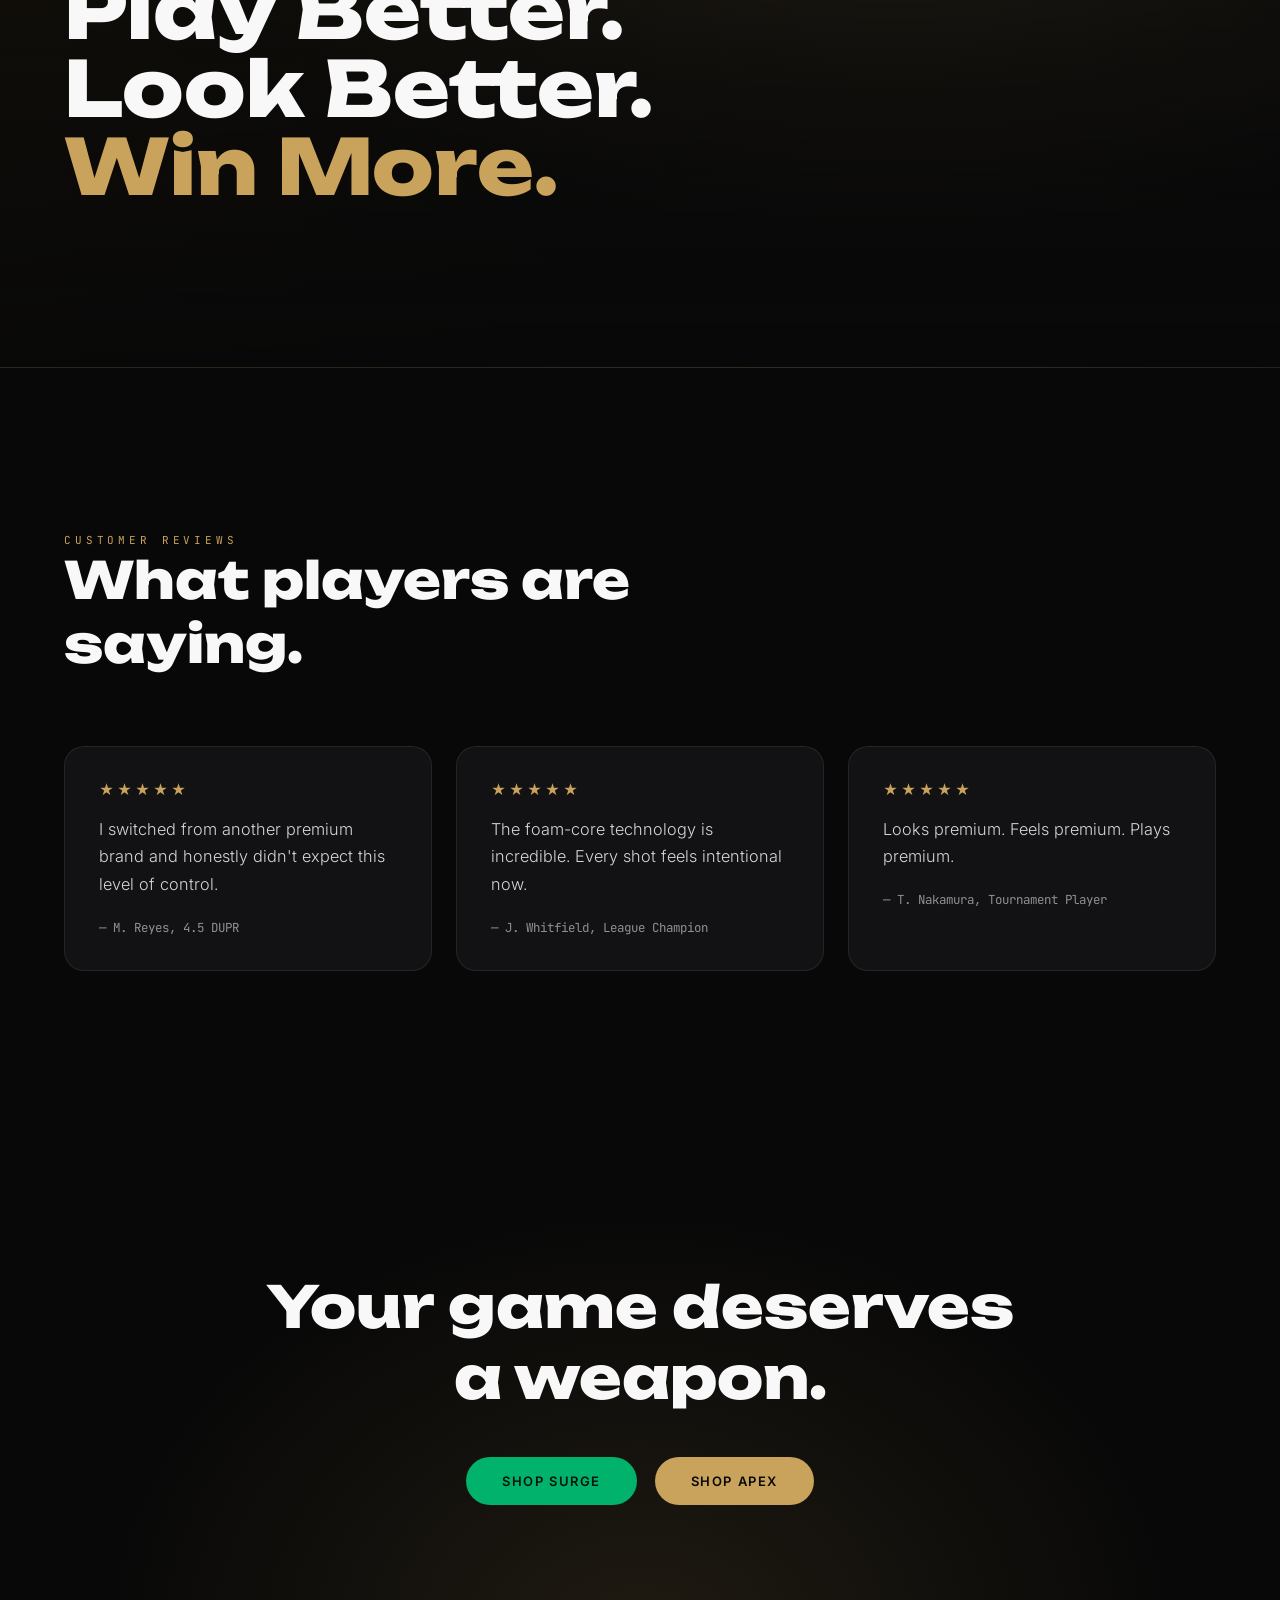
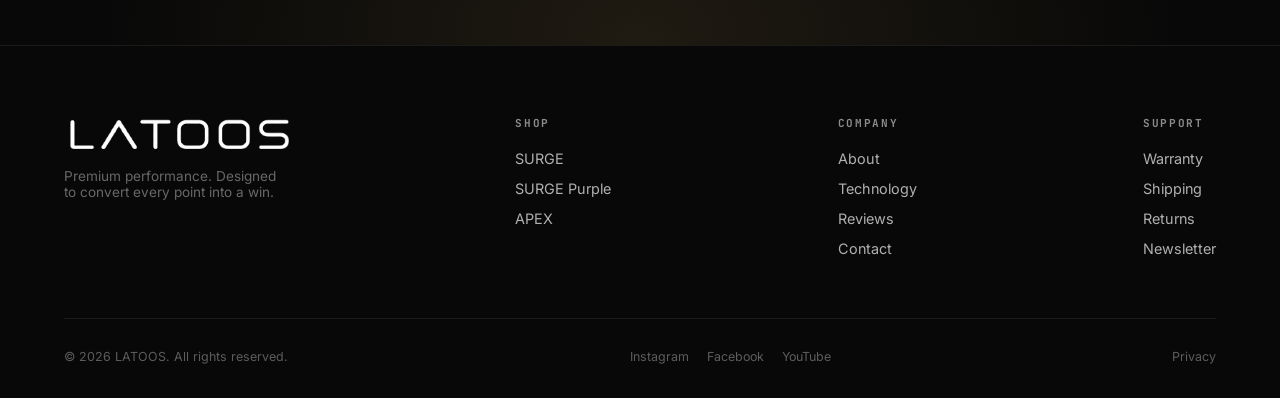
==== commit 3297e6af: "Update index.html Clean up" ====
--- a/index.html
+++ b/index.html
@@ -75,6 +75,7 @@
       <p class="tagline">Fast. Fluid. Fearless.</p>
       <p class="desc">Designed for ambitious players looking to improve consistency, spin, and confidence.</p>
       <ul class="highlights">
+        <li>Gen 4 Full Foam Core</li>
         <li>T700 Raw Carbon Fiber</li>
         <li>Lightweight</li>
         <li>Maximum Spin</li>
@@ -96,6 +97,7 @@
       <p class="tagline">Fast. Fluid. Fearless.</p>
       <p class="desc">The same competitive DNA as SURGE, finished in Royal Purple for players who want to stand out on court.</p>
       <ul class="highlights">
+        <li>Gen 4 Full Foam Core</li>
         <li>Carbon Fiber Surface</li>
         <li>Superior Shot Control</li>
         <li>Advanced Vibration Reduction</li>
@@ -116,6 +118,7 @@
       <p class="tagline">Engineered for Winners.</p>
       <p class="desc">Our flagship paddle featuring Carbon/Kevlar Hybrid technology and an EVA + EPP Foam Core for elite-level power, stability, and precision.</p>
       <ul class="highlights">
+        <li>Gen 5 Hybrid Foam Core</li>
         <li>Carbon Fiber/Kevlar Hybrid</li>
         <li>EVA + EPP Foam Core</li>
         <li>Reduced Vibration</li>
@@ -126,7 +129,7 @@
       <a href="#technology" class="btn btn-primary">Learn More</a>
     </div>
   </section>
-f
+
   </div>
 
   <!-- TECHNOLOGY -->
